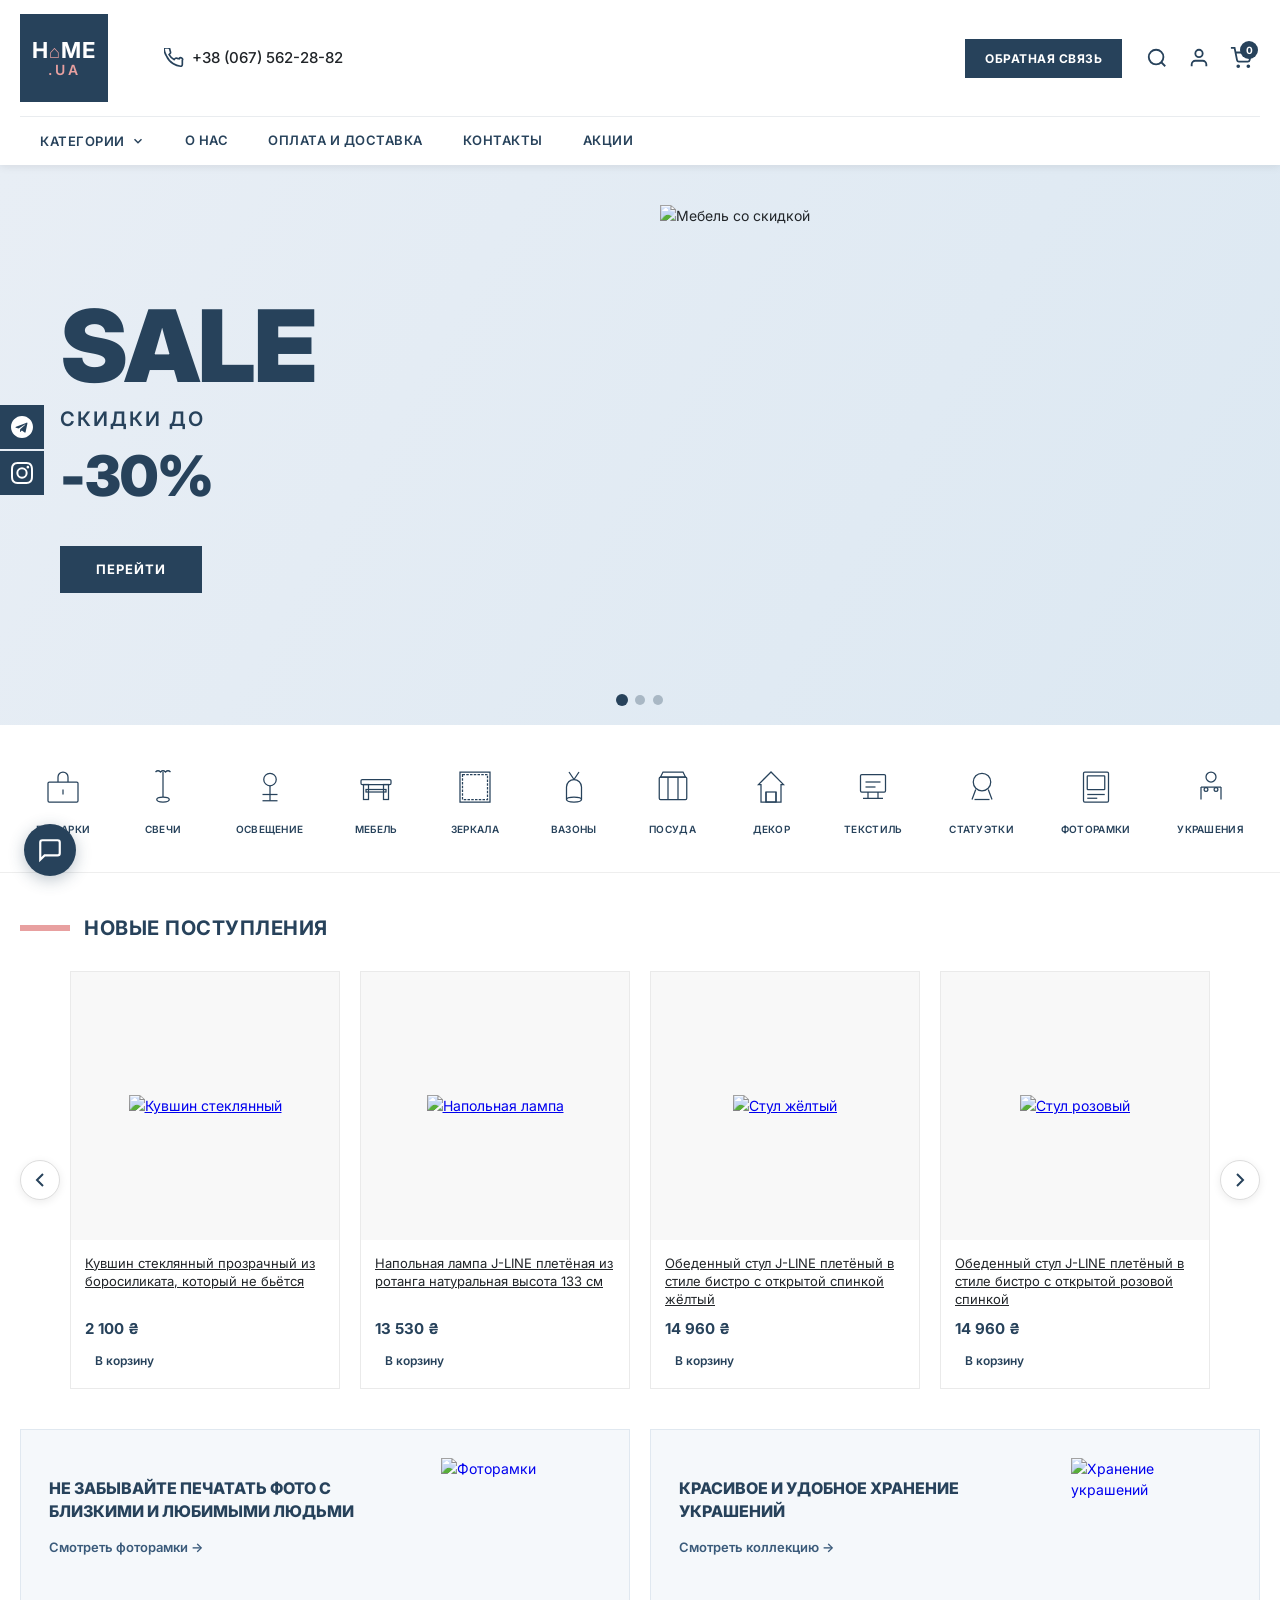
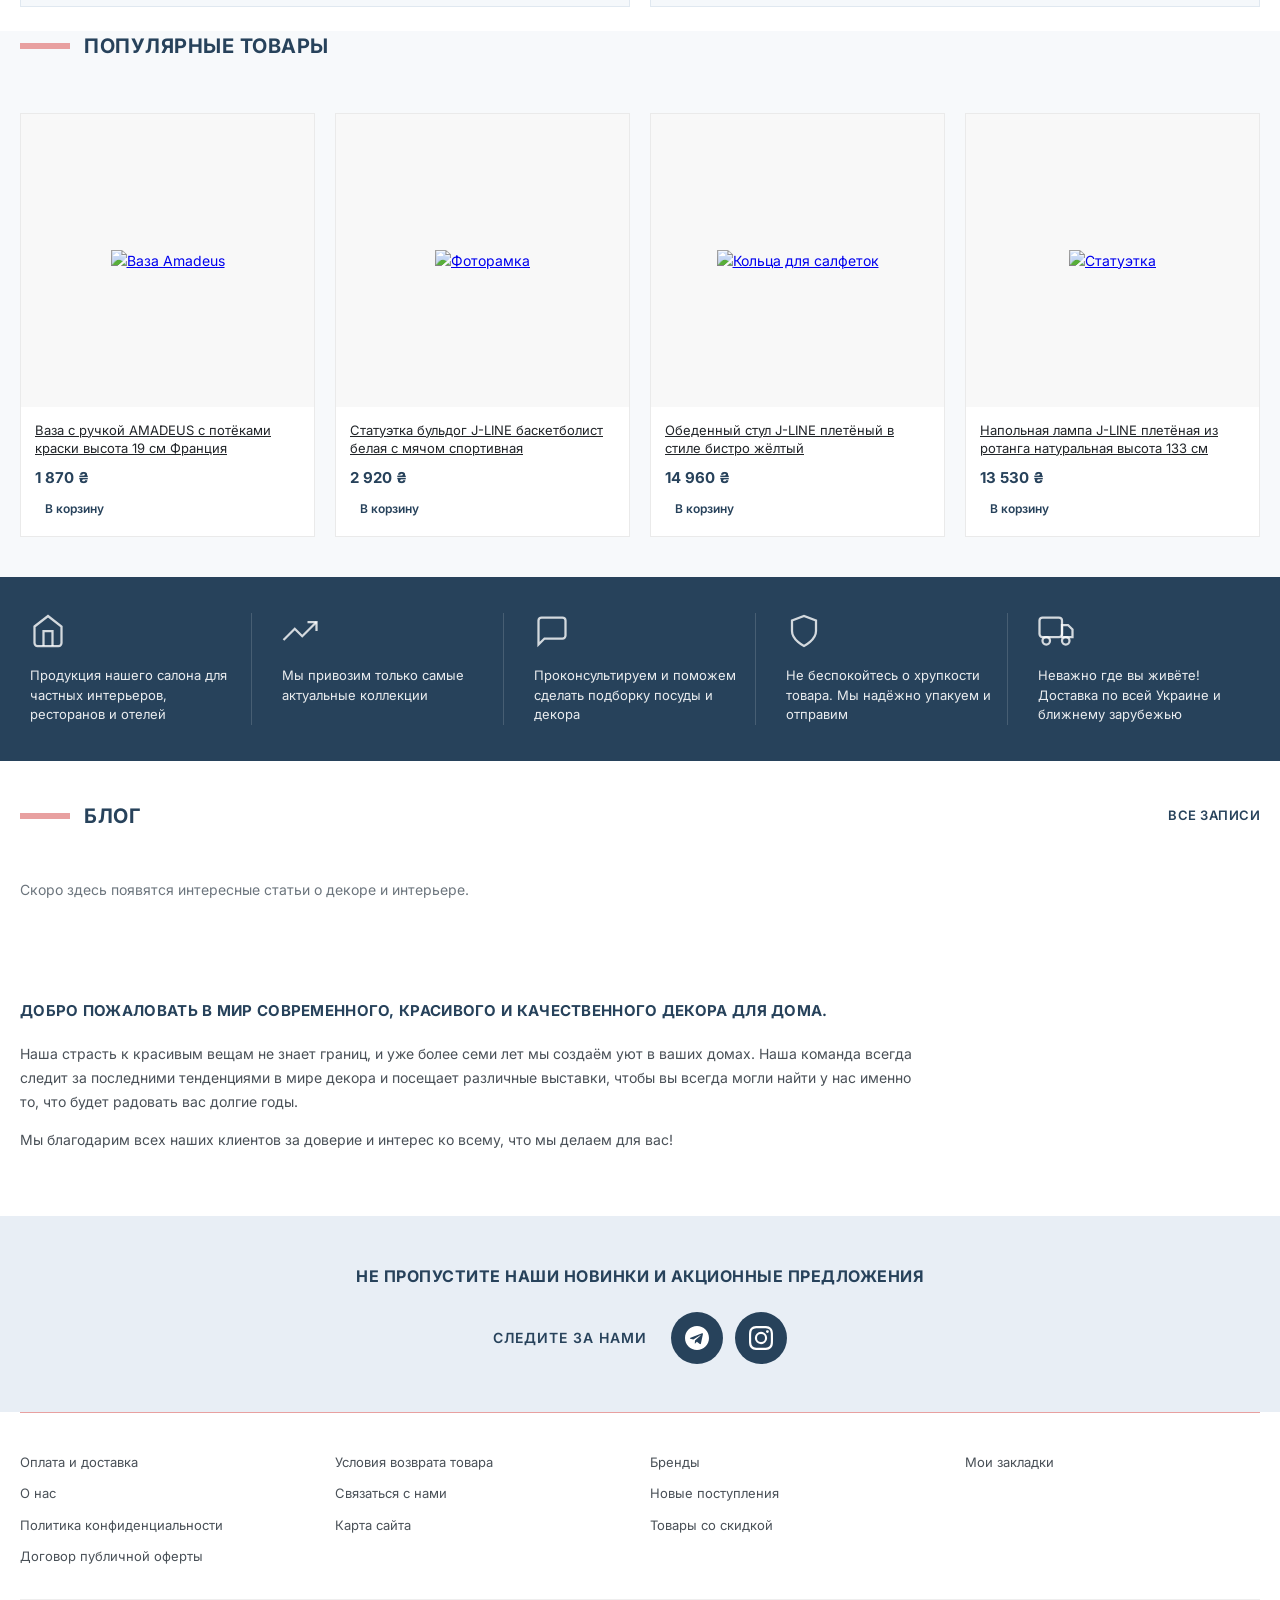
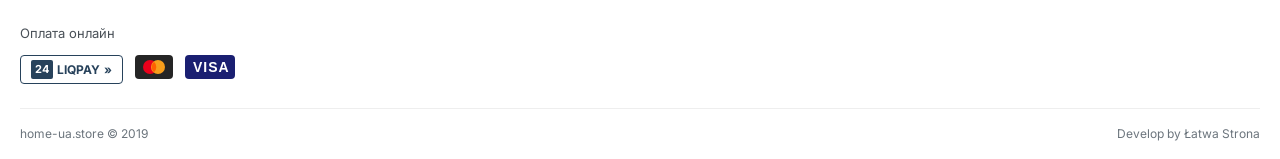
==== index.html @ a7a0b969 "Initial commit: Home UA clone" ====
<!DOCTYPE html>
<html lang="ru">
<head>
  <meta charset="UTF-8"/>
  <meta name="viewport" content="width=device-width, initial-scale=1, maximum-scale=1, user-scalable=0"/>
  <title>Home UA — Интернет-магазин декора, посуды и предметов интерьера европейских фабрик</title>
  <meta name="description" content="Home UA — интернет-магазин декора, посуды и предметов интерьера от ведущих европейских фабрик. Широкий ассортимент, доставка по всей Украине."/>
  <link rel="preconnect" href="https://fonts.googleapis.com">
  <link rel="preconnect" href="https://fonts.gstatic.com" crossorigin>
  <link href="https://fonts.googleapis.com/css2?family=Inter:wght@300;400;500;600;700&display=swap" rel="stylesheet">
  <link rel="stylesheet" href="style.css">
  <link rel="stylesheet" href="pages.css">
</head>
<body>

<!-- Shared header (injected by components.js) -->
<div id="site-header-placeholder"></div>

<!-- HERO SLIDER -->
<section class="hero-slider" id="hero">
  <div class="slider-container">
    <div class="slides-wrapper" id="slides-wrapper">
      <!-- Slide 1 -->
      <div class="slide active">
        <div class="slide-content">
          <div class="slide-text">
            <div class="sale-big">SALE</div>
            <div class="sale-sub">СКИДКИ ДО</div>
            <div class="sale-percent">-30%</div>
            <a href="sale.html" class="slide-btn">ПЕРЕЙТИ</a>
          </div>
          <div class="slide-image">
            <img src="https://images.unsplash.com/photo-1555041469-a586c61ea9bc?w=700&q=80" alt="Мебель со скидкой" loading="eager"/>
          </div>
        </div>
      </div>
      <!-- Slide 2 -->
      <div class="slide">
        <div class="slide-content slide-content--2">
          <div class="slide-text">
            <div class="slide-label">НОВАЯ КОЛЛЕКЦИЯ</div>
            <div class="slide-title2">Декор для вашего дома</div>
            <div class="slide-subtitle">От ведущих европейских фабрик</div>
            <a href="category.html?cat=decor" class="slide-btn">СМОТРЕТЬ</a>
          </div>
          <div class="slide-image">
            <img src="https://images.unsplash.com/photo-1586023492125-27b2c045efd7?w=700&q=80" alt="Декор дома" loading="lazy"/>
          </div>
        </div>
      </div>
      <!-- Slide 3 -->
      <div class="slide">
        <div class="slide-content slide-content--3">
          <div class="slide-text">
            <div class="slide-label">ЭКСКЛЮЗИВ</div>
            <div class="slide-title2">Посуда и кухонная утварь</div>
            <div class="slide-subtitle">Качество из Европы прямо на вашу кухню</div>
            <a href="category.html?cat=dishes" class="slide-btn">КАТАЛОГ</a>
          </div>
          <div class="slide-image">
            <img src="https://images.unsplash.com/photo-1556909114-f6e7ad7d3136?w=700&q=80" alt="Посуда" loading="lazy"/>
          </div>
        </div>
      </div>
    </div>
    <!-- Slider dots -->
    <div class="slider-dots">
      <button class="dot active" onclick="goToSlide(0)" id="dot-0"></button>
      <button class="dot" onclick="goToSlide(1)" id="dot-1"></button>
      <button class="dot" onclick="goToSlide(2)" id="dot-2"></button>
    </div>
  </div>
</section>

<!-- CATEGORY ICONS -->
<section class="categories-icons" id="categories-section">
  <div class="container">
    <div class="icons-row">
      <a href="category.html?cat=gifts" class="icon-item">
        <div class="icon-img">
          <svg xmlns="http://www.w3.org/2000/svg" width="40" height="40" viewBox="0 0 64 64" fill="none" stroke="#27425b" stroke-width="2">
            <rect x="8" y="24" width="48" height="32" rx="2"/><path d="M24 24V16a8 8 0 0116 0v8"/><line x1="32" y1="36" x2="32" y2="44"/>
          </svg>
        </div>
        <span>ПОДАРКИ</span>
      </a>
      <a href="category.html?cat=candles" class="icon-item">
        <div class="icon-img">
          <svg xmlns="http://www.w3.org/2000/svg" width="40" height="40" viewBox="0 0 64 64" fill="none" stroke="#27425b" stroke-width="2">
            <path d="M20 8 Q24 4 28 8 Q32 4 36 8 Q40 4 44 8"/><line x1="32" y1="8" x2="32" y2="48"/><ellipse cx="32" cy="52" rx="10" ry="4"/>
          </svg>
        </div>
        <span>СВЕЧИ</span>
      </a>
      <a href="category.html?cat=lighting" class="icon-item">
        <div class="icon-img">
          <svg xmlns="http://www.w3.org/2000/svg" width="40" height="40" viewBox="0 0 64 64" fill="none" stroke="#27425b" stroke-width="2">
            <circle cx="32" cy="20" r="10"/><line x1="32" y1="30" x2="32" y2="54"/><line x1="20" y1="54" x2="44" y2="54"/>
            <line x1="20" y1="44" x2="44" y2="44"/>
          </svg>
        </div>
        <span>ОСВЕЩЕНИЕ</span>
      </a>
      <a href="category.html?cat=furniture" class="icon-item">
        <div class="icon-img">
          <svg xmlns="http://www.w3.org/2000/svg" width="40" height="40" viewBox="0 0 64 64" fill="none" stroke="#27425b" stroke-width="2">
            <rect x="8" y="20" width="48" height="8" rx="2"/><rect x="12" y="28" width="8" height="24"/><rect x="44" y="28" width="8" height="24"/>
            <rect x="16" y="36" width="32" height="4"/>
          </svg>
        </div>
        <span>МЕБЕЛЬ</span>
      </a>
      <a href="category.html?cat=mirrors" class="icon-item">
        <div class="icon-img">
          <svg xmlns="http://www.w3.org/2000/svg" width="40" height="40" viewBox="0 0 64 64" fill="none" stroke="#27425b" stroke-width="2">
            <path d="M8 8h48v48H8z"/><path d="M12 12h40v40H12z" stroke-dasharray="4 2"/>
          </svg>
        </div>
        <span>ЗЕРКАЛА</span>
      </a>
      <a href="category.html?cat=vases" class="icon-item">
        <div class="icon-img">
          <svg xmlns="http://www.w3.org/2000/svg" width="40" height="40" viewBox="0 0 64 64" fill="none" stroke="#27425b" stroke-width="2">
            <path d="M20 52V32a12 12 0 0124 0v20"/><ellipse cx="32" cy="52" rx="12" ry="4"/>
            <path d="M32 20 Q36 14 40 8M32 20 Q28 14 24 8"/>
          </svg>
        </div>
        <span>ВАЗОНЫ</span>
      </a>
      <a href="category.html?cat=dishes" class="icon-item">
        <div class="icon-img">
          <svg xmlns="http://www.w3.org/2000/svg" width="40" height="40" viewBox="0 0 64 64" fill="none" stroke="#27425b" stroke-width="2">
            <path d="M16 8h32l4 8H12l4-8z"/><rect x="10" y="16" width="44" height="36" rx="2"/>
            <line x1="24" y1="16" x2="24" y2="52"/><line x1="40" y1="16" x2="40" y2="52"/>
          </svg>
        </div>
        <span>ПОСУДА</span>
      </a>
      <a href="category.html?cat=decor" class="icon-item">
        <div class="icon-img">
          <svg xmlns="http://www.w3.org/2000/svg" width="40" height="40" viewBox="0 0 64 64" fill="none" stroke="#27425b" stroke-width="2">
            <polygon points="32,8 12,28 16,28 16,56 48,56 48,28 52,28"/><line x1="24" y1="56" x2="24" y2="40"/><line x1="40" y1="56" x2="40" y2="40"/>
            <rect x="24" y="40" width="16" height="16"/>
          </svg>
        </div>
        <span>ДЕКОР</span>
      </a>
      <a href="category.html?cat=textile" class="icon-item">
        <div class="icon-img">
          <svg xmlns="http://www.w3.org/2000/svg" width="40" height="40" viewBox="0 0 64 64" fill="none" stroke="#27425b" stroke-width="2">
            <rect x="12" y="12" width="40" height="28" rx="2"/>
            <path d="M24 40v10M40 40v10M16 50h32"/>
            <line x1="20" y1="24" x2="44" y2="24"/><line x1="20" y1="32" x2="36" y2="32"/>
          </svg>
        </div>
        <span>ТЕКСТИЛЬ</span>
      </a>
      <a href="category.html?cat=figurines" class="icon-item">
        <div class="icon-img">
          <svg xmlns="http://www.w3.org/2000/svg" width="40" height="40" viewBox="0 0 64 64" fill="none" stroke="#27425b" stroke-width="2">
            <circle cx="32" cy="24" r="14"/><path d="M22 36l-6 16M42 36l6 16"/><line x1="20" y1="52" x2="44" y2="52"/>
          </svg>
        </div>
        <span>СТАТУЭТКИ</span>
      </a>
      <a href="category.html?cat=frames" class="icon-item">
        <div class="icon-img">
          <svg xmlns="http://www.w3.org/2000/svg" width="40" height="40" viewBox="0 0 64 64" fill="none" stroke="#27425b" stroke-width="2">
            <rect x="12" y="8" width="40" height="48" rx="2"/>
            <rect x="18" y="14" width="28" height="22" rx="1"/>
            <line x1="18" y1="44" x2="46" y2="44"/><line x1="18" y1="50" x2="34" y2="50"/>
          </svg>
        </div>
        <span>ФОТОРАМКИ</span>
      </a>
      <a href="category.html?cat=jewelry" class="icon-item">
        <div class="icon-img">
          <svg xmlns="http://www.w3.org/2000/svg" width="40" height="40" viewBox="0 0 64 64" fill="none" stroke="#27425b" stroke-width="2">
            <circle cx="32" cy="16" r="8"/>
            <path d="M16 32h32M16 32v20M48 32v20"/>
            <circle cx="24" cy="36" r="3"/><circle cx="40" cy="36" r="3"/>
          </svg>
        </div>
        <span>УКРАШЕНИЯ</span>
      </a>
    </div>
  </div>
</section>

<!-- NEW ARRIVALS -->
<section class="products-section" id="new-arrivals">
  <div class="container">
    <div class="section-header">
      <div class="section-title-wrap">
        <span class="section-accent"></span>
        <h2 class="section-title">НОВЫЕ ПОСТУПЛЕНИЯ</h2>
      </div>
    </div>
    <div class="products-slider">
      <button class="products-arrow arrow-prev" id="prev-btn" onclick="slideProducts(-1)">
        <svg xmlns="http://www.w3.org/2000/svg" width="24" height="24" viewBox="0 0 24 24" fill="none" stroke="currentColor" stroke-width="2"><polyline points="15 18 9 12 15 6"/></svg>
      </button>
      <div class="products-track-wrapper">
        <div class="products-track" id="products-track">
          <div class="product-card">
            <div class="product-img-wrap">
              <a href="product.html?id=pitcher-glass"><img src="https://images.unsplash.com/photo-1567016432779-094069958ea5?w=400&q=80" alt="Кувшин стеклянный" loading="lazy"/></a>
            </div>
            <div class="product-info">
              <a href="product.html?id=pitcher-glass" class="product-name">Кувшин стеклянный прозрачный из боросиликата, который не бьётся</a>
              <div class="product-footer">
                <span class="product-price">2 100 ₴</span>
                <button class="add-to-cart-btn">В корзину</button>
              </div>
            </div>
          </div>
          <div class="product-card">
            <div class="product-img-wrap">
              <a href="product.html?id=lamp-floor"><img src="https://images.unsplash.com/photo-1507003211169-0a1dd7228f2d?w=400&q=80" alt="Напольная лампа" loading="lazy"/></a>
            </div>
            <div class="product-info">
              <a href="product.html?id=lamp-floor" class="product-name">Напольная лампа J-LINE плетёная из ротанга натуральная высота 133 см</a>
              <div class="product-footer">
                <span class="product-price">13 530 ₴</span>
                <button class="add-to-cart-btn">В корзину</button>
              </div>
            </div>
          </div>
          <div class="product-card">
            <div class="product-img-wrap">
              <a href="product.html?id=chair-yellow"><img src="https://images.unsplash.com/photo-1555041469-a586c61ea9bc?w=400&q=80" alt="Стул жёлтый" loading="lazy"/></a>
            </div>
            <div class="product-info">
              <a href="product.html?id=chair-yellow" class="product-name">Обеденный стул J-LINE плетёный в стиле бистро с открытой спинкой жёлтый</a>
              <div class="product-footer">
                <span class="product-price">14 960 ₴</span>
                <button class="add-to-cart-btn">В корзину</button>
              </div>
            </div>
          </div>
          <div class="product-card">
            <div class="product-img-wrap">
              <a href="product.html?id=chair-pink"><img src="https://images.unsplash.com/photo-1586023492125-27b2c045efd7?w=400&q=80" alt="Стул розовый" loading="lazy"/></a>
            </div>
            <div class="product-info">
              <a href="product.html?id=chair-pink" class="product-name">Обеденный стул J-LINE плетёный в стиле бистро с открытой розовой спинкой</a>
              <div class="product-footer">
                <span class="product-price">14 960 ₴</span>
                <button class="add-to-cart-btn">В корзину</button>
              </div>
            </div>
          </div>
          <div class="product-card">
            <div class="product-img-wrap">
              <a href="product.html?id=figurine-bulldog"><img src="https://images.unsplash.com/photo-1578500494198-246f612d3b3d?w=400&q=80" alt="Статуэтка бульдог" loading="lazy"/></a>
            </div>
            <div class="product-info">
              <a href="product.html?id=figurine-bulldog" class="product-name">Статуэтка бульдог J-LINE баскетболист белая с мячом спортивная высота 25 см</a>
              <div class="product-footer">
                <span class="product-price">2 920 ₴</span>
                <button class="add-to-cart-btn">В корзину</button>
              </div>
            </div>
          </div>
          <div class="product-card">
            <div class="product-img-wrap">
              <a href="product.html?id=vase-amadeus"><img src="https://images.unsplash.com/photo-1556909114-f6e7ad7d3136?w=400&q=80" alt="Ваза Amadeus" loading="lazy"/></a>
            </div>
            <div class="product-info">
              <a href="product.html?id=vase-amadeus" class="product-name">Ваза с ручкой AMADEUS с потёками краски высота 19 см Франция</a>
              <div class="product-footer">
                <span class="product-price">1 870 ₴</span>
                <button class="add-to-cart-btn">В корзину</button>
              </div>
            </div>
          </div>
          <div class="product-card">
            <div class="product-img-wrap">
              <a href="product.html?id=pitcher-glass"><img src="https://images.unsplash.com/photo-1581783342308-f792dbdd27c5?w=400&q=80" alt="Ваза" loading="lazy"/></a>
            </div>
            <div class="product-info">
              <a href="#" class="product-name">Фоторамка J-LINE металлическая серебристого цвета 13x18 см Бельгия</a>
              <div class="product-footer">
                <span class="product-price">680 ₴</span>
                <button class="add-to-cart-btn">В корзину</button>
              </div>
            </div>
          </div>
          <div class="product-card">
            <div class="product-img-wrap">
              <a href="product.html?id=lamp-floor"><img src="https://images.unsplash.com/photo-1594938298603-c8148c4b3b8c?w=400&q=80" alt="Кольца для салфеток" loading="lazy"/></a>
            </div>
            <div class="product-info">
              <a href="#" class="product-name">Кольца для салфеток J-LINE из бамбука комплект из 6 натурального цвета</a>
              <div class="product-footer">
                <span class="product-price">880 ₴</span>
                <button class="add-to-cart-btn">В корзину</button>
              </div>
            </div>
          </div>
        </div>
      </div>
      <button class="products-arrow arrow-next" id="next-btn" onclick="slideProducts(1)">
        <svg xmlns="http://www.w3.org/2000/svg" width="24" height="24" viewBox="0 0 24 24" fill="none" stroke="currentColor" stroke-width="2"><polyline points="9 18 15 12 9 6"/></svg>
      </button>
    </div>
  </div>
</section>

<!-- PROMO BANNERS -->
<section class="promo-banners" id="promo">
  <div class="container">
    <div class="banners-grid">
      <a href="category.html?cat=frames" class="banner-item banner-photos">
        <div class="banner-content">
          <h3>НЕ ЗАБЫВАЙТЕ ПЕЧАТАТЬ ФОТО С БЛИЗКИМИ И ЛЮБИМЫМИ ЛЮДЬМИ</h3>
          <span class="banner-link">Смотреть фоторамки →</span>
        </div>
        <div class="banner-img-wrap">
          <img src="https://images.unsplash.com/photo-1452587925148-ce544e77e70d?w=400&q=80" alt="Фоторамки" loading="lazy"/>
        </div>
      </a>
      <a href="category.html?cat=jewelry" class="banner-item banner-jewelry">
        <div class="banner-content">
          <h3>КРАСИВОЕ И УДОБНОЕ ХРАНЕНИЕ УКРАШЕНИЙ</h3>
          <span class="banner-link">Смотреть коллекцию →</span>
        </div>
        <div class="banner-img-wrap">
          <img src="https://images.unsplash.com/photo-1515562141207-7a88fb7ce338?w=400&q=80" alt="Хранение украшений" loading="lazy"/>
        </div>
      </a>
    </div>
  </div>
</section>

<!-- MORE PRODUCTS -->
<section class="products-section products-section--alt" id="more-products">
  <div class="container">
    <div class="section-header">
      <div class="section-title-wrap">
        <span class="section-accent"></span>
        <h2 class="section-title">ПОПУЛЯРНЫЕ ТОВАРЫ</h2>
      </div>
    </div>
    <div class="products-grid-4">
      <div class="product-card">
        <div class="product-img-wrap">
          <a href="product.html?id=vase-amadeus"><img src="https://images.unsplash.com/photo-1581783342308-f792dbdd27c5?w=400&q=80" alt="Ваза Amadeus" loading="lazy"/></a>
        </div>
        <div class="product-info">
          <a href="product.html?id=vase-amadeus" class="product-name">Ваза с ручкой AMADEUS с потёками краски высота 19 см Франция</a>
          <div class="product-footer">
            <span class="product-price">1 870 ₴</span>
            <button class="add-to-cart-btn">В корзину</button>
          </div>
        </div>
      </div>
      <div class="product-card">
        <div class="product-img-wrap">
          <a href="product.html?id=figurine-bulldog"><img src="https://images.unsplash.com/photo-1605460375648-278bcbd579a6?w=400&q=80" alt="Фоторамка" loading="lazy"/></a>
        </div>
        <div class="product-info">
          <a href="product.html?id=figurine-bulldog" class="product-name">Статуэтка бульдог J-LINE баскетболист белая с мячом спортивная</a>
          <div class="product-footer">
            <span class="product-price">2 920 ₴</span>
            <button class="add-to-cart-btn">В корзину</button>
          </div>
        </div>
      </div>
      <div class="product-card">
        <div class="product-img-wrap">
          <a href="product.html?id=chair-yellow"><img src="https://images.unsplash.com/photo-1565193566173-7a0ee3dbe261?w=400&q=80" alt="Кольца для салфеток" loading="lazy"/></a>
        </div>
        <div class="product-info">
          <a href="product.html?id=chair-yellow" class="product-name">Обеденный стул J-LINE плетёный в стиле бистро жёлтый</a>
          <div class="product-footer">
            <span class="product-price">14 960 ₴</span>
            <button class="add-to-cart-btn">В корзину</button>
          </div>
        </div>
      </div>
      <div class="product-card">
        <div class="product-img-wrap">
          <a href="product.html?id=lamp-floor"><img src="https://images.unsplash.com/photo-1636622433525-127afdf3662d?w=400&q=80" alt="Статуэтка" loading="lazy"/></a>
        </div>
        <div class="product-info">
          <a href="product.html?id=lamp-floor" class="product-name">Напольная лампа J-LINE плетёная из ротанга натуральная высота 133 см</a>
          <div class="product-footer">
            <span class="product-price">13 530 ₴</span>
            <button class="add-to-cart-btn">В корзину</button>
          </div>
        </div>
      </div>
    </div>
  </div>
</section>

<!-- BENEFITS SECTION -->
<section class="benefits-section" id="benefits">
  <div class="container">
    <div class="benefits-grid">
      <div class="benefit-item">
        <div class="benefit-icon">
          <svg xmlns="http://www.w3.org/2000/svg" width="36" height="36" viewBox="0 0 24 24" fill="none" stroke="currentColor" stroke-width="1.5">
            <path d="M3 9l9-7 9 7v11a2 2 0 01-2 2H5a2 2 0 01-2-2z"/><polyline points="9 22 9 12 15 12 15 22"/>
          </svg>
        </div>
        <p>Продукция нашего салона для частных интерьеров, ресторанов и отелей</p>
      </div>
      <div class="benefit-item">
        <div class="benefit-icon">
          <svg xmlns="http://www.w3.org/2000/svg" width="36" height="36" viewBox="0 0 24 24" fill="none" stroke="currentColor" stroke-width="1.5">
            <polyline points="23 6 13.5 15.5 8.5 10.5 1 18"/><polyline points="17 6 23 6 23 12"/>
          </svg>
        </div>
        <p>Мы привозим только самые актуальные коллекции</p>
      </div>
      <div class="benefit-item">
        <div class="benefit-icon">
          <svg xmlns="http://www.w3.org/2000/svg" width="36" height="36" viewBox="0 0 24 24" fill="none" stroke="currentColor" stroke-width="1.5">
            <path d="M21 15a2 2 0 01-2 2H7l-4 4V5a2 2 0 012-2h14a2 2 0 012 2z"/>
          </svg>
        </div>
        <p>Проконсультируем и поможем сделать подборку посуды и декора</p>
      </div>
      <div class="benefit-item">
        <div class="benefit-icon">
          <svg xmlns="http://www.w3.org/2000/svg" width="36" height="36" viewBox="0 0 24 24" fill="none" stroke="currentColor" stroke-width="1.5">
            <path d="M12 22s8-4 8-10V5l-8-3-8 3v7c0 6 8 10 8 10z"/>
          </svg>
        </div>
        <p>Не беспокойтесь о хрупкости товара. Мы надёжно упакуем и отправим</p>
      </div>
      <div class="benefit-item">
        <div class="benefit-icon">
          <svg xmlns="http://www.w3.org/2000/svg" width="36" height="36" viewBox="0 0 24 24" fill="none" stroke="currentColor" stroke-width="1.5">
            <rect x="1" y="3" width="15" height="13" rx="2"/><polygon points="16 8 20 8 23 11 23 16 16 16 16 8"/>
            <circle cx="5.5" cy="18.5" r="2.5"/><circle cx="18.5" cy="18.5" r="2.5"/>
          </svg>
        </div>
        <p>Неважно где вы живёте! Доставка по всей Украине и ближнему зарубежью</p>
      </div>
    </div>
  </div>
</section>

<!-- BLOG SECTION -->
<section class="blog-section" id="blog">
  <div class="container">
    <div class="section-header">
      <div class="section-title-wrap">
        <span class="section-accent"></span>
        <h2 class="section-title">БЛОГ</h2>
      </div>
      <a href="#" class="see-all-link">ВСЕ ЗАПИСИ</a>
    </div>
    <div class="blog-empty">
      <p>Скоро здесь появятся интересные статьи о декоре и интерьере.</p>
    </div>
  </div>
</section>

<!-- WELCOME TEXT -->
<section class="welcome-section" id="about-text">
  <div class="container">
    <h2 class="welcome-title">ДОБРО ПОЖАЛОВАТЬ В МИР СОВРЕМЕННОГО, КРАСИВОГО И КАЧЕСТВЕННОГО ДЕКОРА ДЛЯ ДОМА.</h2>
    <p class="welcome-text">Наша страсть к красивым вещам не знает границ, и уже более семи лет мы создаём уют в ваших домах. Наша команда всегда следит за последними тенденциями в мире декора и посещает различные выставки, чтобы вы всегда могли найти у нас именно то, что будет радовать вас долгие годы.</p>
    <p class="welcome-text">Мы благодарим всех наших клиентов за доверие и интерес ко всему, что мы делаем для вас!</p>
  </div>
</section>

<!-- Shared footer (injected by components.js) -->
<div id="site-footer-placeholder"></div>

<script src="components.js"></script>
<script src="script.js"></script>
<script>
document.addEventListener('DOMContentLoaded', () => {
  initCommonComponents('home');
});
</script>
</body>
</html>
---- style.css ----
/* =============================================
   HOME UA - CLONE CSS
   ============================================= */

*, *::before, *::after {
  box-sizing: border-box;
  margin: 0;
  padding: 0;
}

:root {
  --navy: #27425b;
  --navy-dark: #1e3248;
  --navy-light: #3a5a7a;
  --accent-pink: #e8a0a0;
  --accent-pink-light: #f2d0d0;
  --bg-outer: linear-gradient(180deg, #c8d8e8 0%, #d8e4f0 40%, #c8d8e8 100%);
  --bg-page: #f0f4f8;
  --bg-white: #ffffff;
  --text-dark: #212529;
  --text-mid: #495057;
  --text-light: #6c757d;
  --border: #dee2e6;
  --shadow: 0 2px 12px rgba(39,66,91,0.1);
}

html {
  scroll-behavior: smooth;
}

body {
  font-family: 'Inter', -apple-system, BlinkMacSystemFont, 'Segoe UI', Roboto, sans-serif;
  font-size: 14px;
  color: var(--text-dark);
  background: var(--bg-outer);
  background-attachment: fixed;
  min-height: 100vh;
  line-height: 1.5;
}

/* Container */
.container {
  max-width: 1280px;
  margin: 0 auto;
  padding: 0 20px;
}

/* =============================================
   SOCIAL SIDEBAR
   ============================================= */
.social-sidebar {
  position: fixed;
  left: 0;
  top: 50%;
  transform: translateY(-50%);
  z-index: 1000;
  display: flex;
  flex-direction: column;
  gap: 2px;
}

.social-btn {
  display: flex;
  align-items: center;
  justify-content: center;
  width: 44px;
  height: 44px;
  background: var(--navy);
  color: white;
  text-decoration: none;
  transition: background 0.2s, transform 0.2s;
}

.social-btn:hover {
  background: var(--navy-light);
  transform: translateX(4px);
}

.social-btn svg {
  width: 22px;
  height: 22px;
}

/* =============================================
   HEADER
   ============================================= */
.site-header {
  background: var(--bg-white);
  position: sticky;
  top: 0;
  z-index: 900;
  box-shadow: 0 2px 8px rgba(0,0,0,0.08);
}

.header-top-inner {
  display: flex;
  align-items: center;
  justify-content: space-between;
  padding: 14px 0 0;
  gap: 16px;
}

/* Logo */
.header-logo a { text-decoration: none; }

.logo-box {
  display: inline-flex;
  flex-direction: column;
  align-items: center;
  justify-content: center;
  background: var(--navy);
  width: 88px;
  height: 88px;
  padding: 8px;
  line-height: 1;
}

.logo-h {
  display: block;
  font-size: 22px;
  font-weight: 700;
  color: white;
  letter-spacing: 1px;
  font-family: 'Inter', sans-serif;
}

.logo-icon {
  font-size: 18px;
  color: var(--accent-pink);
}

.logo-ua {
  display: block;
  font-size: 14px;
  font-weight: 600;
  color: var(--accent-pink);
  letter-spacing: 3px;
  margin-top: 2px;
}

/* Header center */
.header-center {
  display: flex;
  align-items: center;
  gap: 24px;
  flex: 1;
  justify-content: flex-start;
  padding-left: 40px;
}

.header-phone {
  display: flex;
  align-items: center;
  gap: 8px;
  font-size: 15px;
  font-weight: 500;
  color: var(--text-dark);
  text-decoration: none;
}

.header-phone svg {
  color: var(--navy);
  flex-shrink: 0;
}

/* Language switcher */
.lang-switcher {
  display: flex;
  gap: 2px;
}

.lang-btn {
  border: 1.5px solid var(--navy);
  background: transparent;
  color: var(--navy);
  font-size: 12px;
  font-weight: 600;
  padding: 4px 8px;
  cursor: pointer;
  transition: all 0.2s;
  font-family: inherit;
  letter-spacing: 0.5px;
}

.lang-btn.active,
.lang-btn:hover {
  background: var(--navy);
  color: white;
}

/* Header right */
.header-right {
  display: flex;
  align-items: center;
  gap: 16px;
}

.callback-btn {
  background: var(--navy);
  color: white;
  border: none;
  padding: 12px 20px;
  font-size: 12px;
  font-weight: 700;
  letter-spacing: 0.5px;
  cursor: pointer;
  font-family: inherit;
  transition: background 0.2s;
  white-space: nowrap;
}

.callback-btn:hover { background: var(--navy-light); }

.header-icons {
  display: flex;
  align-items: center;
  gap: 4px;
}

.icon-btn {
  background: none;
  border: none;
  cursor: pointer;
  color: var(--navy);
  padding: 8px;
  display: flex;
  align-items: center;
  justify-content: center;
  transition: color 0.2s;
  position: relative;
}

.icon-btn:hover { color: var(--navy-light); }

.cart-badge {
  position: absolute;
  top: 2px;
  right: 2px;
  background: var(--navy);
  color: white;
  font-size: 10px;
  font-weight: 700;
  min-width: 18px;
  height: 18px;
  border-radius: 50%;
  display: flex;
  align-items: center;
  justify-content: center;
  line-height: 1;
}

/* Navigation */
.main-nav {
  border-top: 1px solid #e9ecef;
  margin-top: 14px;
}

.nav-inner {
  display: flex;
  align-items: center;
  gap: 0;
}

.categories-dropdown {
  position: relative;
}

.categories-trigger {
  display: flex;
  align-items: center;
  gap: 6px;
  background: none;
  border: none;
  padding: 14px 20px;
  font-size: 13px;
  font-weight: 600;
  color: var(--navy);
  cursor: pointer;
  font-family: inherit;
  letter-spacing: 0.5px;
  transition: background 0.2s;
}

.categories-trigger:hover { background: #f8f9fa; }

.categories-menu {
  display: none;
  position: absolute;
  top: 100%;
  left: 0;
  background: white;
  min-width: 240px;
  box-shadow: 0 8px 24px rgba(0,0,0,0.12);
  z-index: 1000;
  border-top: 2px solid var(--navy);
}

.categories-menu a {
  display: block;
  padding: 10px 20px;
  color: var(--text-dark);
  text-decoration: none;
  font-size: 13px;
  transition: background 0.15s, color 0.15s;
  border-bottom: 1px solid #f0f0f0;
}

.categories-menu a:hover {
  background: #f5f8fb;
  color: var(--navy);
  padding-left: 26px;
}

.categories-dropdown:hover .categories-menu { display: block; }

.nav-link {
  padding: 14px 20px;
  color: var(--navy);
  text-decoration: none;
  font-size: 13px;
  font-weight: 600;
  letter-spacing: 0.5px;
  transition: background 0.2s;
  display: block;
}

.nav-link:hover { background: #f8f9fa; }

/* =============================================
   HERO SLIDER
   ============================================= */
.hero-slider {
  background: white;
  margin: 0;
  overflow: hidden;
}

.slider-container {
  position: relative;
  max-width: 1280px;
  margin: 0 auto;
  overflow: hidden;
}

.slides-wrapper {
  display: flex;
  transition: transform 0.5s ease;
  width: 100%;
}

.slide {
  min-width: 100%;
  height: 560px;
  background: #f0f4f8;
  display: flex;
  align-items: stretch;
}

.slide-content {
  display: flex;
  align-items: center;
  width: 100%;
  padding: 40px 60px;
  gap: 40px;
  background: linear-gradient(120deg, #e8eef5 0%, #dce8f2 100%);
}

.slide-text {
  flex: 1;
  z-index: 2;
}

.sale-big {
  font-size: 100px;
  font-weight: 900;
  color: var(--navy);
  line-height: 1;
  letter-spacing: -2px;
}

.sale-sub {
  font-size: 20px;
  font-weight: 600;
  color: var(--navy);
  margin-top: 8px;
  letter-spacing: 2px;
}

.sale-percent {
  font-size: 56px;
  font-weight: 900;
  color: var(--navy);
  letter-spacing: -1px;
}

.slide-label {
  font-size: 13px;
  letter-spacing: 3px;
  color: var(--navy);
  font-weight: 600;
  text-transform: uppercase;
  margin-bottom: 16px;
}

.slide-title2 {
  font-size: 38px;
  font-weight: 800;
  color: var(--navy);
  line-height: 1.2;
  margin-bottom: 12px;
}

.slide-subtitle {
  font-size: 16px;
  color: var(--navy-light);
  margin-bottom: 32px;
}

.slide-btn {
  display: inline-block;
  margin-top: 28px;
  background: var(--navy);
  color: white;
  padding: 14px 36px;
  text-decoration: none;
  font-size: 13px;
  font-weight: 700;
  letter-spacing: 1px;
  transition: background 0.2s, transform 0.2s;
}

.slide-btn:hover {
  background: var(--navy-light);
  transform: translateY(-2px);
}

.slide-image {
  flex: 1;
  display: flex;
  align-items: center;
  justify-content: center;
  max-height: 480px;
  overflow: hidden;
}

.slide-image img {
  width: 100%;
  max-width: 600px;
  height: 480px;
  object-fit: cover;
}

/* Slider dots */
.slider-dots {
  position: absolute;
  bottom: 20px;
  left: 50%;
  transform: translateX(-50%);
  display: flex;
  gap: 8px;
}

.dot {
  width: 10px;
  height: 10px;
  border-radius: 50%;
  background: rgba(39,66,91,0.3);
  border: none;
  cursor: pointer;
  transition: background 0.2s, transform 0.2s;
}

.dot.active {
  background: var(--navy);
  transform: scale(1.2);
}

.dot:hover { background: var(--navy); }

/* =============================================
   CATEGORY ICONS
   ============================================= */
.categories-icons {
  background: white;
  padding: 24px 0;
  margin-bottom: 0;
  border-bottom: 1px solid #eee;
}

.icons-row {
  display: flex;
  gap: 0;
  overflow-x: auto;
  scrollbar-width: none;
  justify-content: space-between;
}

.icons-row::-webkit-scrollbar { display: none; }

.icon-item {
  display: flex;
  flex-direction: column;
  align-items: center;
  gap: 10px;
  text-decoration: none;
  color: var(--navy);
  padding: 12px 16px;
  transition: transform 0.2s, color 0.2s;
  min-width: 80px;
  text-align: center;
}

.icon-item:hover {
  transform: translateY(-4px);
  color: var(--navy-light);
}

.icon-img {
  width: 52px;
  height: 52px;
  display: flex;
  align-items: center;
  justify-content: center;
}

.icon-item span {
  font-size: 10px;
  font-weight: 600;
  letter-spacing: 0.3px;
  text-align: center;
  line-height: 1.3;
  max-width: 80px;
}

/* =============================================
   PRODUCTS SECTION
   ============================================= */
.products-section {
  background: white;
  padding: 40px 0;
}

.products-section--alt {
  background: #f7f9fb;
  padding: 0 0 40px;
}

.section-header {
  display: flex;
  align-items: center;
  justify-content: space-between;
  margin-bottom: 28px;
}

.section-title-wrap {
  display: flex;
  align-items: center;
  gap: 14px;
}

.section-accent {
  display: block;
  width: 50px;
  height: 6px;
  background: var(--accent-pink);
}

.section-title {
  font-size: 20px;
  font-weight: 700;
  color: var(--navy);
  letter-spacing: 0.5px;
}

.see-all-link {
  font-size: 13px;
  font-weight: 600;
  color: var(--navy);
  text-decoration: none;
  letter-spacing: 0.5px;
  transition: color 0.2s;
}

.see-all-link:hover { color: var(--navy-light); text-decoration: underline; }

/* Products slider */
.products-slider {
  display: flex;
  align-items: center;
  gap: 10px;
  position: relative;
}

.products-track-wrapper {
  overflow: hidden;
  flex: 1;
}

.products-track {
  display: flex;
  gap: 20px;
  transition: transform 0.4s ease;
}

/* Products grid */
.products-grid-4 {
  display: grid;
  grid-template-columns: repeat(4, 1fr);
  gap: 20px;
  padding-top: 24px;
}

/* Product card */
.product-card {
  background: white;
  border: 1px solid #eaeaea;
  flex: 0 0 calc(25% - 15px);
  min-width: calc(25% - 15px);
  max-width: calc(25% - 15px);
  display: flex;
  flex-direction: column;
  transition: box-shadow 0.2s, transform 0.2s;
}

.product-card:hover {
  box-shadow: 0 8px 24px rgba(39,66,91,0.12);
  transform: translateY(-4px);
}

.products-grid-4 .product-card {
  flex: none;
  min-width: unset;
  max-width: unset;
}

.product-img-wrap {
  aspect-ratio: 1;
  overflow: hidden;
  background: #f8f8f8;
  display: flex;
  align-items: center;
  justify-content: center;
}

.product-img-wrap img {
  width: 100%;
  height: 100%;
  object-fit: cover;
  transition: transform 0.4s ease;
}

.product-card:hover .product-img-wrap img { transform: scale(1.05); }

.product-info {
  padding: 14px;
  flex: 1;
  display: flex;
  flex-direction: column;
  gap: 10px;
}

.product-name {
  font-size: 13px;
  color: var(--text-dark);
  line-height: 1.4;
  flex: 1;
}

.product-footer {
  display: flex;
  align-items: center;
  justify-content: space-between;
  gap: 8px;
}

.product-price {
  font-size: 15px;
  font-weight: 700;
  color: var(--navy);
}

.add-to-cart-btn {
  background: none;
  border: none;
  color: var(--navy);
  font-size: 12px;
  font-weight: 600;
  cursor: pointer;
  font-family: inherit;
  padding: 6px 10px;
  transition: background 0.2s, color 0.2s;
  white-space: nowrap;
}

.add-to-cart-btn:hover {
  background: var(--navy);
  color: white;
}

/* Products arrows */
.products-arrow {
  background: white;
  border: 1.5px solid #ddd;
  width: 40px;
  height: 40px;
  border-radius: 50%;
  display: flex;
  align-items: center;
  justify-content: center;
  cursor: pointer;
  color: var(--navy);
  flex-shrink: 0;
  transition: background 0.2s, border-color 0.2s;
  box-shadow: 0 2px 8px rgba(0,0,0,0.08);
}

.products-arrow:hover {
  background: var(--navy);
  color: white;
  border-color: var(--navy);
}

/* =============================================
   PROMO BANNERS
   ============================================= */
.promo-banners {
  background: white;
  padding: 0 0 24px;
}

.banners-grid {
  display: grid;
  grid-template-columns: 1fr 1fr;
  gap: 20px;
}

.banner-item {
  display: flex;
  align-items: center;
  justify-content: space-between;
  background: #f5f8fb;
  border: 1px solid #e0e8f0;
  text-decoration: none;
  overflow: hidden;
  padding: 28px;
  gap: 20px;
  transition: box-shadow 0.2s;
}

.banner-item:hover { box-shadow: 0 4px 16px rgba(39,66,91,0.1); }

.banner-content {
  flex: 1;
}

.banner-content h3 {
  font-size: 16px;
  font-weight: 800;
  color: var(--navy);
  line-height: 1.4;
  text-transform: uppercase;
  margin-bottom: 14px;
}

.banner-link {
  font-size: 13px;
  color: var(--navy-light);
  font-weight: 600;
}

.banner-img-wrap {
  width: 160px;
  height: 120px;
  flex-shrink: 0;
  overflow: hidden;
}

.banner-img-wrap img {
  width: 100%;
  height: 100%;
  object-fit: cover;
}

/* =============================================
   BENEFITS SECTION
   ============================================= */
.benefits-section {
  background: var(--navy);
  padding: 36px 0;
}

.benefits-grid {
  display: grid;
  grid-template-columns: repeat(5, 1fr);
  gap: 20px;
}

.benefit-item {
  display: flex;
  flex-direction: column;
  align-items: flex-start;
  gap: 12px;
  padding: 0 10px;
  border-right: 1px solid rgba(255,255,255,0.15);
}

.benefit-item:last-child { border-right: none; }

.benefit-icon { color: rgba(255,255,255,0.8); }

.benefit-item p {
  font-size: 13px;
  color: rgba(255,255,255,0.9);
  line-height: 1.5;
}

/* =============================================
   BLOG SECTION
   ============================================= */
.blog-section {
  background: white;
  padding: 40px 0 20px;
}

.blog-empty {
  padding: 20px 0 40px;
  color: var(--text-light);
  font-size: 14px;
}

/* =============================================
   WELCOME TEXT
   ============================================= */
.welcome-section {
  background: white;
  padding: 40px 0 50px;
}

.welcome-title {
  font-size: 15px;
  font-weight: 700;
  color: var(--navy);
  text-transform: uppercase;
  letter-spacing: 0.3px;
  margin-bottom: 20px;
  line-height: 1.5;
}

.welcome-text {
  font-size: 14px;
  color: var(--text-mid);
  line-height: 1.7;
  margin-bottom: 14px;
  max-width: 900px;
}

/* =============================================
   SOCIAL FOLLOW
   ============================================= */
.social-follow {
  background: #e8eef5;
  padding: 48px 0;
  text-align: center;
}

.follow-title {
  font-size: 16px;
  font-weight: 700;
  color: var(--navy);
  letter-spacing: 0.5px;
  margin-bottom: 24px;
}

.follow-row {
  display: flex;
  align-items: center;
  justify-content: center;
  gap: 24px;
}

.follow-label {
  font-size: 14px;
  font-weight: 600;
  color: var(--navy);
  letter-spacing: 1px;
}

.follow-btns {
  display: flex;
  gap: 12px;
}

.follow-btn {
  width: 52px;
  height: 52px;
  border-radius: 50%;
  background: var(--navy);
  color: white;
  display: flex;
  align-items: center;
  justify-content: center;
  text-decoration: none;
  transition: background 0.2s, transform 0.2s;
}

.follow-btn:hover {
  background: var(--navy-light);
  transform: scale(1.1);
}

/* =============================================
   FOOTER
   ============================================= */
.site-footer {
  background: white;
  padding: 0 0 0;
}

.footer-divider {
  height: 1px;
  background: var(--accent-pink);
  margin-bottom: 40px;
}

.footer-links-grid {
  display: grid;
  grid-template-columns: repeat(4, 1fr);
  gap: 20px;
  padding-bottom: 32px;
}

.footer-col {
  display: flex;
  flex-direction: column;
  gap: 12px;
}

.footer-link {
  font-size: 13px;
  color: var(--text-mid);
  text-decoration: none;
  transition: color 0.2s;
}

.footer-link:hover { color: var(--navy); }

.footer-payment-divider {
  height: 1px;
  background: #eee;
  margin-bottom: 24px;
}

.footer-payment {
  padding-bottom: 24px;
}

.payment-title {
  font-size: 13px;
  color: var(--text-mid);
  margin-bottom: 12px;
}

.payment-icons {
  display: flex;
  align-items: center;
  gap: 12px;
}

.liqpay-logo {
  display: inline-flex;
  align-items: center;
  gap: 4px;
  border: 1.5px solid var(--navy);
  border-radius: 4px;
  padding: 4px 10px;
  font-size: 12px;
  font-weight: 700;
  color: var(--navy);
}

.liqpay-24 {
  background: var(--navy);
  color: white;
  padding: 1px 4px;
  border-radius: 2px;
  font-size: 11px;
}

.footer-bottom {
  border-top: 1px solid #eee;
  display: flex;
  align-items: center;
  justify-content: space-between;
  padding: 16px 0;
}

.copyright {
  font-size: 12px;
  color: var(--text-light);
}

.developed-by {
  font-size: 12px;
  color: var(--text-light);
}

/* =============================================
   CHAT WIDGET
   ============================================= */
.chat-widget {
  position: fixed;
  bottom: 24px;
  left: 24px;
  width: 52px;
  height: 52px;
  border-radius: 50%;
  background: var(--navy);
  color: white;
  border: none;
  cursor: pointer;
  display: flex;
  align-items: center;
  justify-content: center;
  box-shadow: 0 4px 16px rgba(39,66,91,0.3);
  z-index: 9999;
  transition: background 0.2s, transform 0.2s;
}

.chat-widget:hover {
  background: var(--navy-light);
  transform: scale(1.1);
}

/* =============================================
   SEARCH OVERLAY
   ============================================= */
.search-overlay {
  position: fixed;
  inset: 0;
  background: rgba(0,0,0,0.6);
  z-index: 9998;
  display: none;
  align-items: flex-start;
  justify-content: center;
  padding-top: 80px;
}

.search-overlay.open { display: flex; }

.search-box {
  background: white;
  width: 100%;
  max-width: 600px;
  display: flex;
  align-items: center;
  box-shadow: 0 8px 32px rgba(0,0,0,0.2);
}

#search-input {
  flex: 1;
  border: none;
  outline: none;
  padding: 18px 20px;
  font-size: 16px;
  font-family: inherit;
}

.search-close {
  background: none;
  border: none;
  padding: 16px;
  cursor: pointer;
  color: var(--text-mid);
}

.search-close:hover { color: var(--navy); }

/* =============================================
   RESPONSIVE
   ============================================= */
@media (max-width: 1024px) {
  .products-grid-4 { grid-template-columns: repeat(3, 1fr); }
  .benefits-grid { grid-template-columns: repeat(3, 1fr); }
  .footer-links-grid { grid-template-columns: repeat(2, 1fr); }
}

@media (max-width: 768px) {
  .header-top-inner { flex-wrap: wrap; }
  .header-center { padding-left: 0; }
  .callback-btn { display: none; }
  .sale-big { font-size: 60px; }
  .sale-percent { font-size: 36px; }
  .slide { height: 360px; }
  .slide-content { padding: 24px; }
  .banners-grid { grid-template-columns: 1fr; }
  .products-grid-4 { grid-template-columns: repeat(2, 1fr); }
  .benefits-grid { grid-template-columns: repeat(2, 1fr); }
  .footer-links-grid { grid-template-columns: 1fr 1fr; }
  .social-sidebar { display: none; }
}

@media (max-width: 480px) {
  .nav-link { padding: 10px 10px; font-size: 11px; }
  .slide-image { display: none; }
  .products-grid-4 { grid-template-columns: 1fr; }
  .benefits-grid { grid-template-columns: 1fr; }
}
---- pages.css ----
/* =============================================
   PAGES.CSS — Стилі для внутрішніх сторінок
   ============================================= */

/* Breadcrumb */
.breadcrumb {
  display: flex;
  align-items: center;
  gap: 8px;
  padding: 14px 0;
  font-size: 13px;
  color: var(--text-light);
  border-bottom: 1px solid #eee;
  margin-bottom: 28px;
}
.breadcrumb a { color: var(--navy); text-decoration: none; }
.breadcrumb a:hover { text-decoration: underline; }
.breadcrumb span { color: var(--text-light); }

/* Page layout */
.page-main { background: white; padding-bottom: 0; min-height: 70vh; }

.page-layout {
  display: grid;
  grid-template-columns: 220px 1fr;
  gap: 32px;
  align-items: start;
  padding-bottom: 48px;
}

/* Sidebar */
.page-sidebar { display: flex; flex-direction: column; gap: 24px; }

.sidebar-block {
  background: #fff;
  border: 1px solid #e8eef5;
}

.sidebar-title {
  font-size: 11px;
  font-weight: 700;
  letter-spacing: 0.5px;
  padding: 10px 14px;
  margin: 0;
}

.accent-title {
  background: var(--accent-pink-light);
  color: var(--navy);
  border-left: 3px solid var(--accent-pink);
}
.accent-title.pink { background: #fce8e8; border-color: #e88a8a; }

.sidebar-products { padding: 10px; display: flex; flex-direction: column; gap: 10px; }

.sidebar-product {
  display: flex;
  gap: 10px;
  text-decoration: none;
  align-items: center;
  padding: 6px;
  transition: background 0.15s;
}
.sidebar-product:hover { background: #f8f9fa; }
.sidebar-product img { width: 56px; height: 56px; object-fit: cover; flex-shrink: 0; }

.sidebar-product-info { display: flex; flex-direction: column; gap: 4px; }
.sidebar-product-name { font-size: 11px; color: var(--text-dark); line-height: 1.4; }
.sidebar-product-price { font-size: 12px; font-weight: 700; color: var(--navy); }

/* Sidebar rating */
.sidebar-rating { padding: 14px; }
.rating-label { font-size: 11px; color: var(--text-light); margin: 8px 0 4px; }
.rating-score {
  font-size: 42px; font-weight: 700; color: var(--navy);
  border: 2px solid #ddd; display: inline-flex;
  align-items: center; justify-content: center;
  width: 60px; height: 60px; margin: 6px 0;
}
.rating-stars { color: #f5a623; font-size: 18px; letter-spacing: 2px; }
.rating-count { font-size: 11px; color: var(--text-light); margin-top: 4px; margin-bottom: 12px; }

.reviews-list { margin: 12px 0; display: flex; flex-direction: column; gap: 10px; }
.review-item { border-top: 1px solid #f0f0f0; padding-top: 8px; font-size: 11px; }
.review-item strong { display: block; color: var(--navy); font-size: 12px; }
.review-item p { color: var(--text-mid); line-height: 1.4; margin-top: 2px; }
.review-stars { color: #f5a623; font-size: 11px; }

.btn-reviews {
  display: block; text-align: center;
  background: var(--navy); color: white;
  padding: 10px 14px; font-size: 11px; font-weight: 700;
  text-decoration: none; letter-spacing: 0.3px;
  transition: background 0.2s; margin-top: 10px;
}
.btn-reviews:hover { background: var(--navy-light); }

/* Nav active */
.nav-link--active {
  border-bottom: 2px solid var(--navy);
  color: var(--navy) !important;
}

/* Page content */
.page-content { min-width: 0; }

.content-header {
  display: flex;
  align-items: center;
  gap: 14px;
  margin-bottom: 24px;
}
.content-title {
  font-size: 18px; font-weight: 700;
  color: var(--navy); letter-spacing: 0.5px;
}
.content-h2 { font-size: 20px; font-weight: 700; color: var(--navy); margin: 20px 0 12px; }
.content-p { font-size: 14px; color: var(--text-mid); line-height: 1.7; margin-bottom: 14px; }
.highlight-p { color: var(--navy-light); }

.content-list {
  list-style: disc;
  padding-left: 22px;
  margin: 10px 0 16px;
}
.content-list li {
  font-size: 14px; color: var(--text-mid);
  line-height: 1.6; margin-bottom: 6px;
}
.content-link { color: var(--navy); text-decoration: underline; }
.content-link:hover { color: var(--navy-light); }

/* About stats */
.about-stats {
  display: grid;
  grid-template-columns: repeat(4, 1fr);
  gap: 16px;
  margin-top: 36px;
  padding: 24px;
  background: linear-gradient(135deg, #f0f4f8, #e8eef5);
  border-left: 4px solid var(--navy);
}
.stat-item { text-align: center; padding: 16px 8px; }
.stat-number { display: block; font-size: 36px; font-weight: 800; color: var(--navy); }
.stat-label { display: block; font-size: 12px; color: var(--text-mid); margin-top: 4px; }

/* Info cards (delivery page) */
.info-card {
  display: flex;
  gap: 20px;
  padding: 24px;
  border: 1px solid #e8eef5;
  margin-bottom: 20px;
  background: white;
  transition: box-shadow 0.2s;
}
.info-card:hover { box-shadow: 0 4px 16px rgba(39,66,91,0.08); }
.info-card-icon { font-size: 32px; flex-shrink: 0; width: 48px; text-align: center; margin-top: 4px; }
.info-card-body { flex: 1; }
.info-card-title { font-size: 14px; font-weight: 700; color: var(--navy); margin-bottom: 12px; }
.warning-card { border-left: 4px solid #e88a8a; background: #fff9f9; }
.warning-text { font-size: 13px; color: var(--text-mid); }

/* Payment methods */
.payment-methods-large { margin-top: 32px; padding: 24px; background: #f8f9fa; border: 1px solid #e0e0e0; }
.payment-methods-large h3 { font-size: 16px; font-weight: 700; color: var(--navy); margin-bottom: 20px; }
.payment-methods-grid {
  display: flex; flex-wrap: wrap; gap: 16px;
}
.payment-method-item {
  display: flex; flex-direction: column; align-items: center; gap: 8px;
  padding: 16px 20px; background: white; border: 1px solid #e0e0e0;
  min-width: 100px; font-size: 12px; color: var(--text-mid);
  text-align: center; font-weight: 600;
}
.pm-icon { height: 32px; display: flex; align-items: center; justify-content: center; }

/* Contacts */
.contacts-grid {
  display: grid; grid-template-columns: repeat(2, 1fr);
  gap: 16px; margin-bottom: 32px;
}
.contact-card {
  padding: 24px; background: #f5f8fb; border: 1px solid #e0e8f0;
  transition: box-shadow 0.2s;
}
.contact-card:hover { box-shadow: 0 4px 14px rgba(39,66,91,0.1); }
.contact-icon { font-size: 28px; margin-bottom: 10px; }
.contact-card h3 { font-size: 14px; font-weight: 700; color: var(--navy); margin-bottom: 6px; }
.contact-card p { font-size: 14px; color: var(--text-mid); }
.contact-card a { color: var(--navy); text-decoration: none; font-weight: 600; }
.contact-card a:hover { text-decoration: underline; }

.contacts-layout { display: grid; grid-template-columns: 1fr 1fr; gap: 32px; margin-top: 8px; }

/* Contact form */
.contact-form { margin-top: 16px; }
.form-group { margin-bottom: 16px; }
.form-group label {
  display: block; font-size: 13px; font-weight: 600;
  color: var(--navy); margin-bottom: 6px;
}
.form-group input,
.form-group textarea {
  width: 100%; padding: 10px 14px;
  border: 1.5px solid #dce4ed; outline: none;
  font-size: 14px; font-family: inherit;
  transition: border-color 0.2s; background: white; resize: vertical;
}
.form-group input:focus,
.form-group textarea:focus { border-color: var(--navy); }
.form-submit-btn {
  background: var(--navy); color: white;
  border: none; padding: 14px 28px; font-size: 13px; font-weight: 700;
  letter-spacing: 0.5px; cursor: pointer; font-family: inherit;
  transition: background 0.2s;
}
.form-submit-btn:hover { background: var(--navy-light); }
.form-success {
  padding: 12px 16px; background: #e8f5e9;
  border: 1px solid #4caf50; color: #2e7d32;
  font-size: 13px; margin-top: 12px;
}

/* Social links */
.social-links-list { display: flex; flex-direction: column; gap: 12px; margin-top: 16px; }
.social-link-item {
  display: flex; align-items: center; gap: 14px;
  padding: 12px 16px; text-decoration: none;
  font-size: 15px; font-weight: 600;
  transition: all 0.2s; border: 1.5px solid transparent;
}
.telegram-link { color: #0088cc; border-color: #d0e8f5; background: #f0f8ff; }
.telegram-link:hover { background: #0088cc; color: white; border-color: #0088cc; }
.instagram-link { color: #e1306c; border-color: #fce4ec; background: #fff0f4; }
.instagram-link:hover { background: #e1306c; color: white; border-color: #e1306c; }
.tiktok-link { color: #010101; border-color: #f0f0f0; background: #f8f8f8; }
.tiktok-link:hover { background: #010101; color: white; border-color: #010101; }
.youtube-link { color: #ff0000; border-color: #ffe0e0; background: #fff5f5; }
.youtube-link:hover { background: #ff0000; color: white; border-color: #ff0000; }

/* Sale page */
.sale-toolbar {
  display: flex; align-items: center; justify-content: space-between;
  padding: 12px 0; border-bottom: 1px solid #eee; margin-bottom: 20px;
}
.sale-count { font-size: 13px; color: var(--text-light); }
.sort-wrap { display: flex; align-items: center; gap: 10px; font-size: 13px; }
.sort-select {
  border: 1.5px solid #dce4ed; padding: 6px 12px;
  font-size: 13px; font-family: inherit; outline: none;
  color: var(--navy); cursor: pointer; background: white;
}

.products-grid-sale {
  display: grid; grid-template-columns: repeat(3, 1fr); gap: 20px;
}

.sale-card .product-img-wrap { position: relative; }
.sale-badge {
  position: absolute; top: 8px; left: 8px; z-index: 5;
  background: #c0392b; color: white;
  font-size: 11px; font-weight: 700; padding: 3px 8px;
}
.product-old-price {
  font-size: 12px; color: var(--text-light);
  text-decoration: line-through; font-weight: 400; display: block;
}
.product-footer { flex-direction: column; align-items: flex-start; gap: 6px; }

/* Category page */
.category-top { margin-bottom: 24px; }
.category-description { font-size: 14px; color: var(--text-mid); line-height: 1.6; margin-top: 8px; }
.products-grid-category {
  display: grid; grid-template-columns: repeat(3, 1fr); gap: 20px;
}

/* Price filter sidebar */
.price-filter { padding: 14px; }
.price-range-row {
  display: flex; align-items: center; gap: 6px; flex-wrap: wrap;
  font-size: 12px; color: var(--text-mid); margin-bottom: 12px;
}
.price-input {
  width: 70px; padding: 5px 8px; border: 1.5px solid #dce4ed;
  font-size: 12px; font-family: inherit; outline: none;
}
.price-input:focus { border-color: var(--navy); }
.price-slider {
  width: 100%; accent-color: var(--navy); margin-bottom: 12px; display: block;
}
.filter-btn {
  background: var(--navy); color: white; border: none;
  padding: 8px 16px; font-size: 11px; font-weight: 700;
  font-family: inherit; cursor: pointer; transition: background 0.2s; width: 100%;
}
.filter-btn:hover { background: var(--navy-light); }

/* Category filters sidebar */
.cat-filter-block { padding: 0; }
.cat-filter-title {
  font-size: 11px; font-weight: 700; color: var(--navy);
  padding: 10px 14px; background: var(--accent-pink-light);
  border-left: 3px solid var(--accent-pink); display: block;
}
.cat-filter-list { list-style: none; padding: 8px 0; margin: 0; }
.cat-filter-list li a {
  display: block; padding: 7px 14px;
  font-size: 13px; color: var(--text-mid);
  text-decoration: none; transition: all 0.15s; border-left: 3px solid transparent;
}
.cat-filter-list li a:hover,
.cat-filter-list li a.active {
  color: var(--navy); background: #f5f8fb; border-left-color: var(--navy);
}

/* Pagination */
.pagination {
  display: flex; gap: 4px; justify-content: center;
  margin-top: 32px; padding-top: 24px; border-top: 1px solid #eee;
}
.page-btn {
  min-width: 36px; height: 36px; display: flex; align-items: center;
  justify-content: center; border: 1.5px solid #dce4ed;
  background: white; color: var(--navy); font-size: 13px;
  cursor: pointer; font-family: inherit; transition: all 0.15s;
}
.page-btn:hover, .page-btn.active {
  background: var(--navy); color: white; border-color: var(--navy);
}

@media (max-width: 900px) {
  .page-layout { grid-template-columns: 1fr; }
  .page-sidebar { display: none; }
  .contacts-grid { grid-template-columns: 1fr; }
  .contacts-layout { grid-template-columns: 1fr; }
  .about-stats { grid-template-columns: repeat(2, 1fr); }
  .products-grid-sale { grid-template-columns: repeat(2, 1fr); }
  .products-grid-category { grid-template-columns: repeat(2, 1fr); }
}

@media (max-width: 540px) {
  .products-grid-sale { grid-template-columns: 1fr; }
  .products-grid-category { grid-template-columns: 1fr; }
  .about-stats { grid-template-columns: 1fr 1fr; }
}
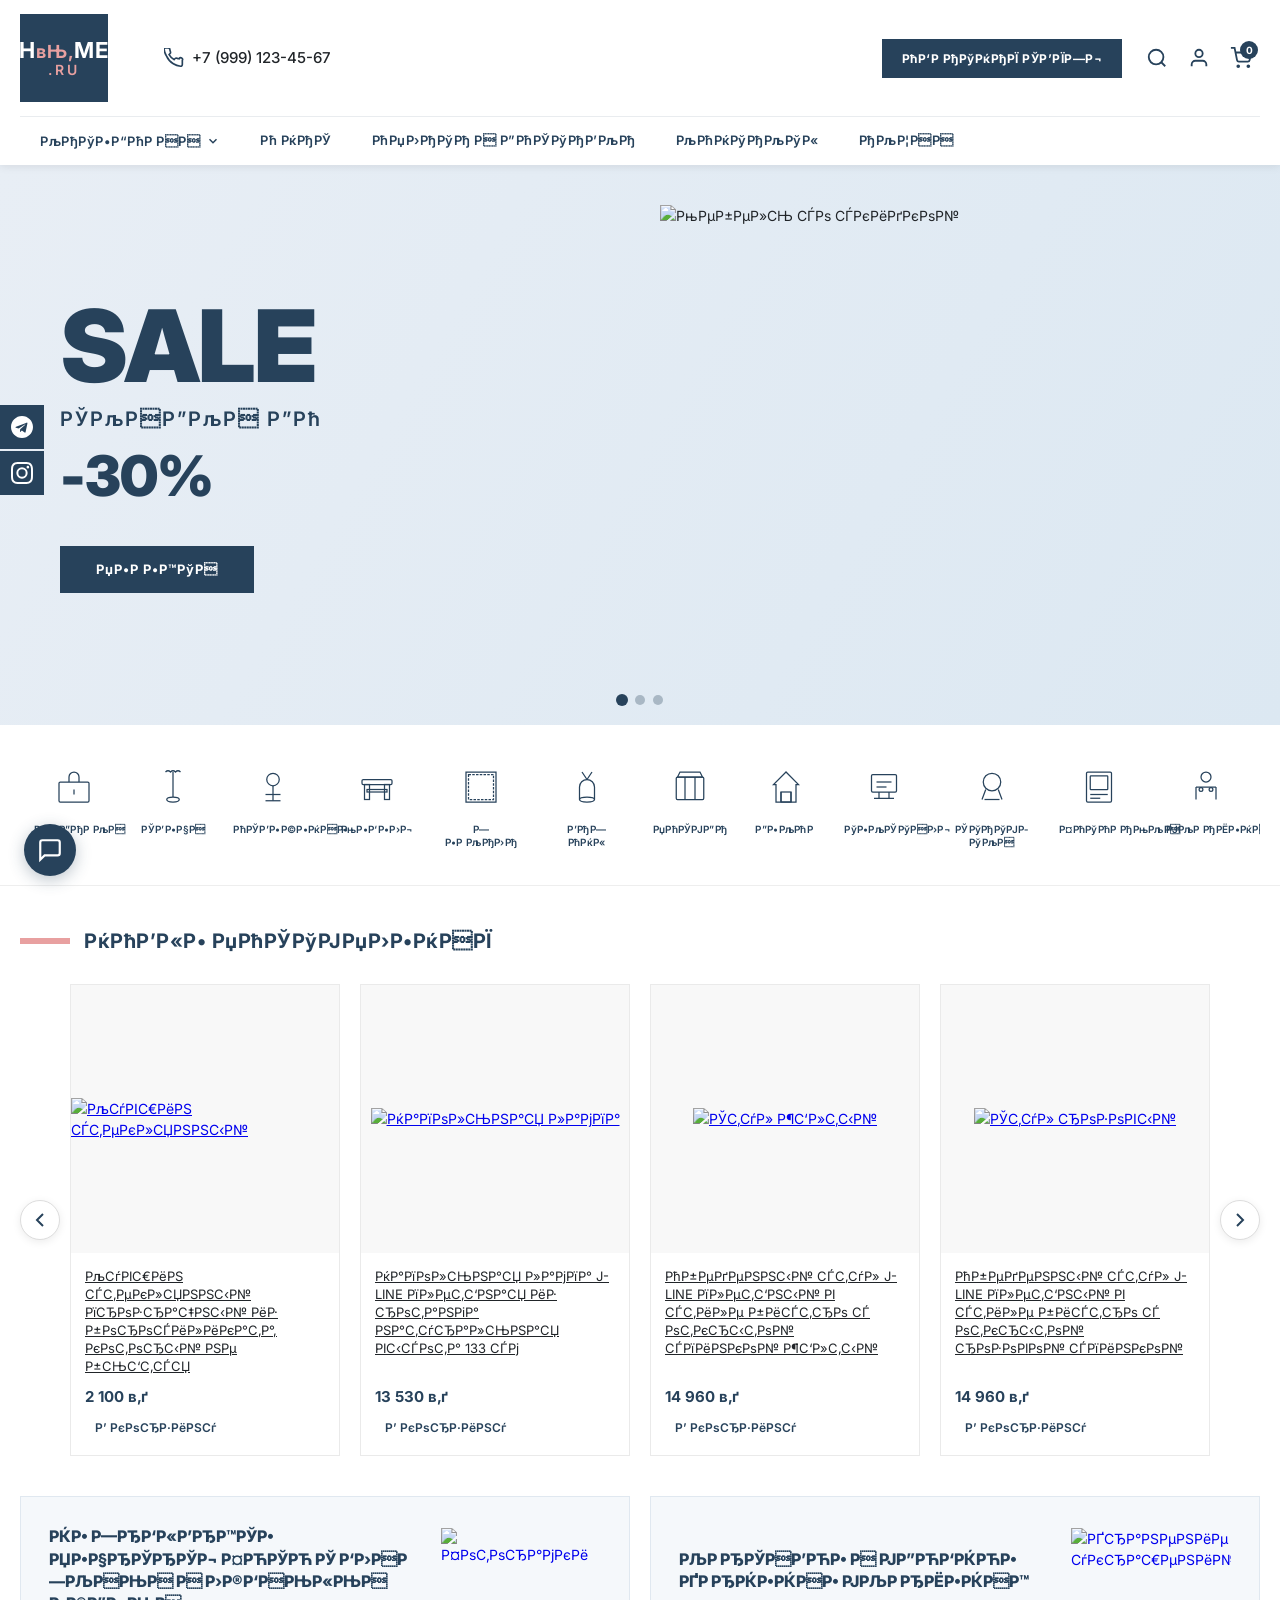
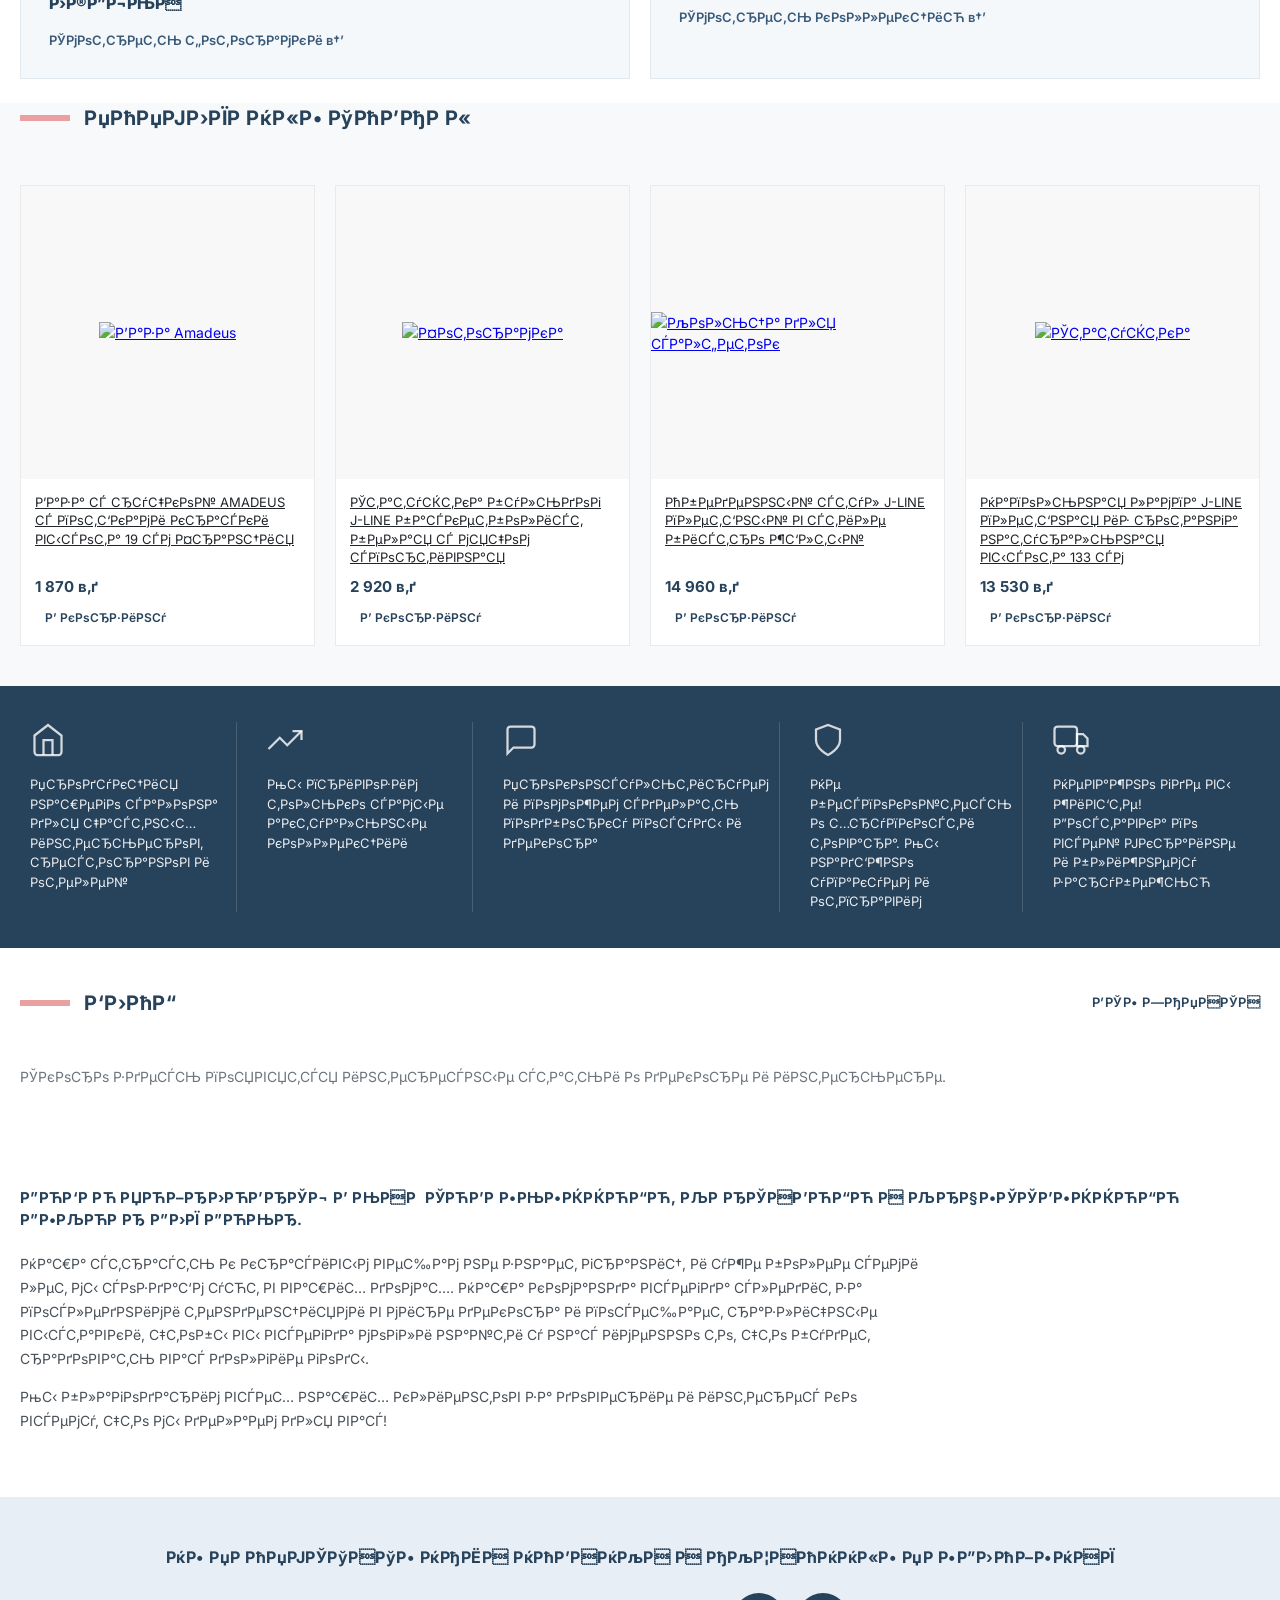
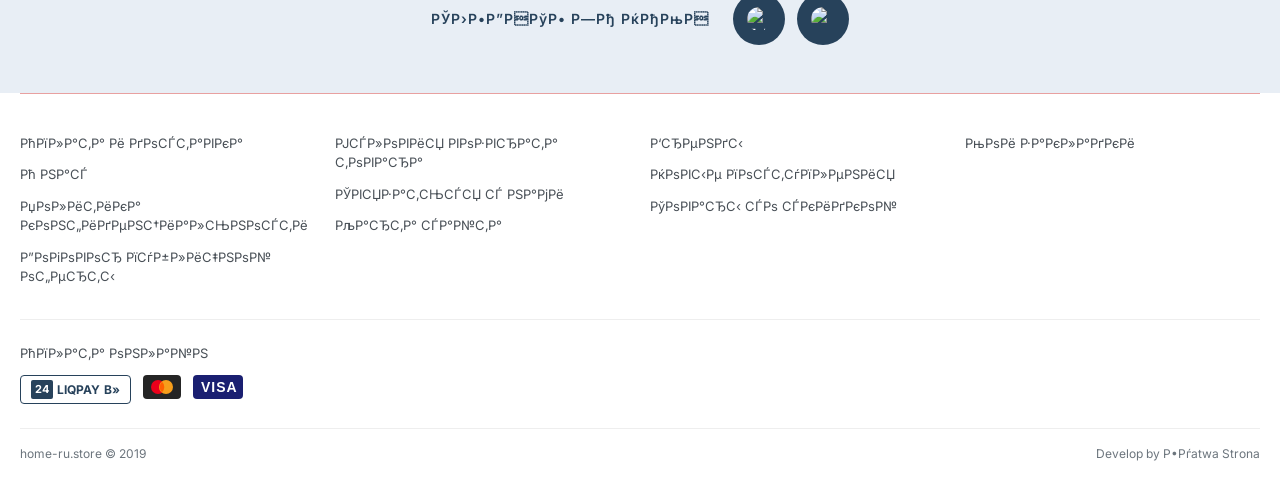
==== commit eaffd7d2: "feat: Russia geo — ruble currency, .RU logo, payment by requisites/card number, Russian couriers" ====
--- a/index.html
+++ b/index.html
@@ -1,10 +1,10 @@
-<!DOCTYPE html>
+﻿<!DOCTYPE html>
 <html lang="ru">
 <head>
   <meta charset="UTF-8"/>
   <meta name="viewport" content="width=device-width, initial-scale=1, maximum-scale=1, user-scalable=0"/>
-  <title>Home UA — Интернет-магазин декора, посуды и предметов интерьера европейских фабрик</title>
-  <meta name="description" content="Home UA — интернет-магазин декора, посуды и предметов интерьера от ведущих европейских фабрик. Широкий ассортимент, доставка по всей Украине."/>
+  <title>Home UA вЂ” РРЅС‚РµСЂРЅРµС‚-РјР°РіР°Р·РёРЅ РґРµРєРѕСЂР°, РїРѕСЃСѓРґС‹ Рё РїСЂРµРґРјРµС‚РѕРІ РёРЅС‚РµСЂСЊРµСЂР° РµРІСЂРѕРїРµР№СЃРєРёС… С„Р°Р±СЂРёРє</title>
+  <meta name="description" content="Home UA вЂ” РёРЅС‚РµСЂРЅРµС‚-РјР°РіР°Р·РёРЅ РґРµРєРѕСЂР°, РїРѕСЃСѓРґС‹ Рё РїСЂРµРґРјРµС‚РѕРІ РёРЅС‚РµСЂСЊРµСЂР° РѕС‚ РІРµРґСѓС‰РёС… РµРІСЂРѕРїРµР№СЃРєРёС… С„Р°Р±СЂРёРє. РЁРёСЂРѕРєРёР№ Р°СЃСЃРѕСЂС‚РёРјРµРЅС‚, РґРѕСЃС‚Р°РІРєР° РїРѕ РІСЃРµР№ РЈРєСЂР°РёРЅРµ."/>
   <link rel="preconnect" href="https://fonts.googleapis.com">
   <link rel="preconnect" href="https://fonts.gstatic.com" crossorigin>
   <link href="https://fonts.googleapis.com/css2?family=Inter:wght@300;400;500;600;700&display=swap" rel="stylesheet">
@@ -25,12 +25,12 @@
         <div class="slide-content">
           <div class="slide-text">
             <div class="sale-big">SALE</div>
-            <div class="sale-sub">СКИДКИ ДО</div>
+            <div class="sale-sub">РЎРљРР”РљР Р”Рћ</div>
             <div class="sale-percent">-30%</div>
-            <a href="sale.html" class="slide-btn">ПЕРЕЙТИ</a>
+            <a href="sale.html" class="slide-btn">РџР•Р Р•Р™РўР</a>
           </div>
           <div class="slide-image">
-            <img src="https://images.unsplash.com/photo-1555041469-a586c61ea9bc?w=700&q=80" alt="Мебель со скидкой" loading="eager"/>
+            <img src="https://images.unsplash.com/photo-1555041469-a586c61ea9bc?w=700&q=80" alt="РњРµР±РµР»СЊ СЃРѕ СЃРєРёРґРєРѕР№" loading="eager"/>
           </div>
         </div>
       </div>
@@ -38,13 +38,13 @@
       <div class="slide">
         <div class="slide-content slide-content--2">
           <div class="slide-text">
-            <div class="slide-label">НОВАЯ КОЛЛЕКЦИЯ</div>
-            <div class="slide-title2">Декор для вашего дома</div>
-            <div class="slide-subtitle">От ведущих европейских фабрик</div>
-            <a href="category.html?cat=decor" class="slide-btn">СМОТРЕТЬ</a>
+            <div class="slide-label">РќРћР’РђРЇ РљРћР›Р›Р•РљР¦РРЇ</div>
+            <div class="slide-title2">Р”РµРєРѕСЂ РґР»СЏ РІР°С€РµРіРѕ РґРѕРјР°</div>
+            <div class="slide-subtitle">РћС‚ РІРµРґСѓС‰РёС… РµРІСЂРѕРїРµР№СЃРєРёС… С„Р°Р±СЂРёРє</div>
+            <a href="category.html?cat=decor" class="slide-btn">РЎРњРћРўР Р•РўР¬</a>
           </div>
           <div class="slide-image">
-            <img src="https://images.unsplash.com/photo-1586023492125-27b2c045efd7?w=700&q=80" alt="Декор дома" loading="lazy"/>
+            <img src="https://images.unsplash.com/photo-1586023492125-27b2c045efd7?w=700&q=80" alt="Р”РµРєРѕСЂ РґРѕРјР°" loading="lazy"/>
           </div>
         </div>
       </div>
@@ -52,13 +52,13 @@
       <div class="slide">
         <div class="slide-content slide-content--3">
           <div class="slide-text">
-            <div class="slide-label">ЭКСКЛЮЗИВ</div>
-            <div class="slide-title2">Посуда и кухонная утварь</div>
-            <div class="slide-subtitle">Качество из Европы прямо на вашу кухню</div>
-            <a href="category.html?cat=dishes" class="slide-btn">КАТАЛОГ</a>
+            <div class="slide-label">Р­РљРЎРљР›Р®Р—РР’</div>
+            <div class="slide-title2">РџРѕСЃСѓРґР° Рё РєСѓС…РѕРЅРЅР°СЏ СѓС‚РІР°СЂСЊ</div>
+            <div class="slide-subtitle">РљР°С‡РµСЃС‚РІРѕ РёР· Р•РІСЂРѕРїС‹ РїСЂСЏРјРѕ РЅР° РІР°С€Сѓ РєСѓС…РЅСЋ</div>
+            <a href="category.html?cat=dishes" class="slide-btn">РљРђРўРђР›РћР“</a>
           </div>
           <div class="slide-image">
-            <img src="https://images.unsplash.com/photo-1556909114-f6e7ad7d3136?w=700&q=80" alt="Посуда" loading="lazy"/>
+            <img src="https://images.unsplash.com/photo-1556909114-f6e7ad7d3136?w=700&q=80" alt="РџРѕСЃСѓРґР°" loading="lazy"/>
           </div>
         </div>
       </div>
@@ -82,7 +82,7 @@
             <rect x="8" y="24" width="48" height="32" rx="2"/><path d="M24 24V16a8 8 0 0116 0v8"/><line x1="32" y1="36" x2="32" y2="44"/>
           </svg>
         </div>
-        <span>ПОДАРКИ</span>
+        <span>РџРћР”РђР РљР</span>
       </a>
       <a href="category.html?cat=candles" class="icon-item">
         <div class="icon-img">
@@ -90,7 +90,7 @@
             <path d="M20 8 Q24 4 28 8 Q32 4 36 8 Q40 4 44 8"/><line x1="32" y1="8" x2="32" y2="48"/><ellipse cx="32" cy="52" rx="10" ry="4"/>
           </svg>
         </div>
-        <span>СВЕЧИ</span>
+        <span>РЎР’Р•Р§Р</span>
       </a>
       <a href="category.html?cat=lighting" class="icon-item">
         <div class="icon-img">
@@ -99,7 +99,7 @@
             <line x1="20" y1="44" x2="44" y2="44"/>
           </svg>
         </div>
-        <span>ОСВЕЩЕНИЕ</span>
+        <span>РћРЎР’Р•Р©Р•РќРР•</span>
       </a>
       <a href="category.html?cat=furniture" class="icon-item">
         <div class="icon-img">
@@ -108,7 +108,7 @@
             <rect x="16" y="36" width="32" height="4"/>
           </svg>
         </div>
-        <span>МЕБЕЛЬ</span>
+        <span>РњР•Р‘Р•Р›Р¬</span>
       </a>
       <a href="category.html?cat=mirrors" class="icon-item">
         <div class="icon-img">
@@ -116,7 +116,7 @@
             <path d="M8 8h48v48H8z"/><path d="M12 12h40v40H12z" stroke-dasharray="4 2"/>
           </svg>
         </div>
-        <span>ЗЕРКАЛА</span>
+        <span>Р—Р•Р РљРђР›Рђ</span>
       </a>
       <a href="category.html?cat=vases" class="icon-item">
         <div class="icon-img">
@@ -125,7 +125,7 @@
             <path d="M32 20 Q36 14 40 8M32 20 Q28 14 24 8"/>
           </svg>
         </div>
-        <span>ВАЗОНЫ</span>
+        <span>Р’РђР—РћРќР«</span>
       </a>
       <a href="category.html?cat=dishes" class="icon-item">
         <div class="icon-img">
@@ -134,7 +134,7 @@
             <line x1="24" y1="16" x2="24" y2="52"/><line x1="40" y1="16" x2="40" y2="52"/>
           </svg>
         </div>
-        <span>ПОСУДА</span>
+        <span>РџРћРЎРЈР”Рђ</span>
       </a>
       <a href="category.html?cat=decor" class="icon-item">
         <div class="icon-img">
@@ -143,7 +143,7 @@
             <rect x="24" y="40" width="16" height="16"/>
           </svg>
         </div>
-        <span>ДЕКОР</span>
+        <span>Р”Р•РљРћР </span>
       </a>
       <a href="category.html?cat=textile" class="icon-item">
         <div class="icon-img">
@@ -153,7 +153,7 @@
             <line x1="20" y1="24" x2="44" y2="24"/><line x1="20" y1="32" x2="36" y2="32"/>
           </svg>
         </div>
-        <span>ТЕКСТИЛЬ</span>
+        <span>РўР•РљРЎРўРР›Р¬</span>
       </a>
       <a href="category.html?cat=figurines" class="icon-item">
         <div class="icon-img">
@@ -161,7 +161,7 @@
             <circle cx="32" cy="24" r="14"/><path d="M22 36l-6 16M42 36l6 16"/><line x1="20" y1="52" x2="44" y2="52"/>
           </svg>
         </div>
-        <span>СТАТУЭТКИ</span>
+        <span>РЎРўРђРўРЈР­РўРљР</span>
       </a>
       <a href="category.html?cat=frames" class="icon-item">
         <div class="icon-img">
@@ -171,7 +171,7 @@
             <line x1="18" y1="44" x2="46" y2="44"/><line x1="18" y1="50" x2="34" y2="50"/>
           </svg>
         </div>
-        <span>ФОТОРАМКИ</span>
+        <span>Р¤РћРўРћР РђРњРљР</span>
       </a>
       <a href="category.html?cat=jewelry" class="icon-item">
         <div class="icon-img">
@@ -181,7 +181,7 @@
             <circle cx="24" cy="36" r="3"/><circle cx="40" cy="36" r="3"/>
           </svg>
         </div>
-        <span>УКРАШЕНИЯ</span>
+        <span>РЈРљР РђРЁР•РќРРЇ</span>
       </a>
     </div>
   </div>
@@ -193,7 +193,7 @@
     <div class="section-header">
       <div class="section-title-wrap">
         <span class="section-accent"></span>
-        <h2 class="section-title">НОВЫЕ ПОСТУПЛЕНИЯ</h2>
+        <h2 class="section-title">РќРћР’Р«Р• РџРћРЎРўРЈРџР›Р•РќРРЇ</h2>
       </div>
     </div>
     <div class="products-slider">
@@ -204,97 +204,97 @@
         <div class="products-track" id="products-track">
           <div class="product-card">
             <div class="product-img-wrap">
-              <a href="product.html?id=pitcher-glass"><img src="https://images.unsplash.com/photo-1567016432779-094069958ea5?w=400&q=80" alt="Кувшин стеклянный" loading="lazy"/></a>
-            </div>
-            <div class="product-info">
-              <a href="product.html?id=pitcher-glass" class="product-name">Кувшин стеклянный прозрачный из боросиликата, который не бьётся</a>
-              <div class="product-footer">
-                <span class="product-price">2 100 ₴</span>
-                <button class="add-to-cart-btn">В корзину</button>
-              </div>
-            </div>
-          </div>
-          <div class="product-card">
-            <div class="product-img-wrap">
-              <a href="product.html?id=lamp-floor"><img src="https://images.unsplash.com/photo-1507003211169-0a1dd7228f2d?w=400&q=80" alt="Напольная лампа" loading="lazy"/></a>
-            </div>
-            <div class="product-info">
-              <a href="product.html?id=lamp-floor" class="product-name">Напольная лампа J-LINE плетёная из ротанга натуральная высота 133 см</a>
-              <div class="product-footer">
-                <span class="product-price">13 530 ₴</span>
-                <button class="add-to-cart-btn">В корзину</button>
-              </div>
-            </div>
-          </div>
-          <div class="product-card">
-            <div class="product-img-wrap">
-              <a href="product.html?id=chair-yellow"><img src="https://images.unsplash.com/photo-1555041469-a586c61ea9bc?w=400&q=80" alt="Стул жёлтый" loading="lazy"/></a>
-            </div>
-            <div class="product-info">
-              <a href="product.html?id=chair-yellow" class="product-name">Обеденный стул J-LINE плетёный в стиле бистро с открытой спинкой жёлтый</a>
-              <div class="product-footer">
-                <span class="product-price">14 960 ₴</span>
-                <button class="add-to-cart-btn">В корзину</button>
-              </div>
-            </div>
-          </div>
-          <div class="product-card">
-            <div class="product-img-wrap">
-              <a href="product.html?id=chair-pink"><img src="https://images.unsplash.com/photo-1586023492125-27b2c045efd7?w=400&q=80" alt="Стул розовый" loading="lazy"/></a>
-            </div>
-            <div class="product-info">
-              <a href="product.html?id=chair-pink" class="product-name">Обеденный стул J-LINE плетёный в стиле бистро с открытой розовой спинкой</a>
-              <div class="product-footer">
-                <span class="product-price">14 960 ₴</span>
-                <button class="add-to-cart-btn">В корзину</button>
-              </div>
-            </div>
-          </div>
-          <div class="product-card">
-            <div class="product-img-wrap">
-              <a href="product.html?id=figurine-bulldog"><img src="https://images.unsplash.com/photo-1578500494198-246f612d3b3d?w=400&q=80" alt="Статуэтка бульдог" loading="lazy"/></a>
-            </div>
-            <div class="product-info">
-              <a href="product.html?id=figurine-bulldog" class="product-name">Статуэтка бульдог J-LINE баскетболист белая с мячом спортивная высота 25 см</a>
-              <div class="product-footer">
-                <span class="product-price">2 920 ₴</span>
-                <button class="add-to-cart-btn">В корзину</button>
-              </div>
-            </div>
-          </div>
-          <div class="product-card">
-            <div class="product-img-wrap">
-              <a href="product.html?id=vase-amadeus"><img src="https://images.unsplash.com/photo-1556909114-f6e7ad7d3136?w=400&q=80" alt="Ваза Amadeus" loading="lazy"/></a>
-            </div>
-            <div class="product-info">
-              <a href="product.html?id=vase-amadeus" class="product-name">Ваза с ручкой AMADEUS с потёками краски высота 19 см Франция</a>
-              <div class="product-footer">
-                <span class="product-price">1 870 ₴</span>
-                <button class="add-to-cart-btn">В корзину</button>
-              </div>
-            </div>
-          </div>
-          <div class="product-card">
-            <div class="product-img-wrap">
-              <a href="product.html?id=pitcher-glass"><img src="https://images.unsplash.com/photo-1581783342308-f792dbdd27c5?w=400&q=80" alt="Ваза" loading="lazy"/></a>
-            </div>
-            <div class="product-info">
-              <a href="#" class="product-name">Фоторамка J-LINE металлическая серебристого цвета 13x18 см Бельгия</a>
-              <div class="product-footer">
-                <span class="product-price">680 ₴</span>
-                <button class="add-to-cart-btn">В корзину</button>
-              </div>
-            </div>
-          </div>
-          <div class="product-card">
-            <div class="product-img-wrap">
-              <a href="product.html?id=lamp-floor"><img src="https://images.unsplash.com/photo-1594938298603-c8148c4b3b8c?w=400&q=80" alt="Кольца для салфеток" loading="lazy"/></a>
-            </div>
-            <div class="product-info">
-              <a href="#" class="product-name">Кольца для салфеток J-LINE из бамбука комплект из 6 натурального цвета</a>
-              <div class="product-footer">
-                <span class="product-price">880 ₴</span>
-                <button class="add-to-cart-btn">В корзину</button>
+              <a href="product.html?id=pitcher-glass"><img src="https://images.unsplash.com/photo-1567016432779-094069958ea5?w=400&q=80" alt="РљСѓРІС€РёРЅ СЃС‚РµРєР»СЏРЅРЅС‹Р№" loading="lazy"/></a>
+            </div>
+            <div class="product-info">
+              <a href="product.html?id=pitcher-glass" class="product-name">РљСѓРІС€РёРЅ СЃС‚РµРєР»СЏРЅРЅС‹Р№ РїСЂРѕР·СЂР°С‡РЅС‹Р№ РёР· Р±РѕСЂРѕСЃРёР»РёРєР°С‚Р°, РєРѕС‚РѕСЂС‹Р№ РЅРµ Р±СЊС‘С‚СЃСЏ</a>
+              <div class="product-footer">
+                <span class="product-price">2 100 в‚ґ</span>
+                <button class="add-to-cart-btn">Р’ РєРѕСЂР·РёРЅСѓ</button>
+              </div>
+            </div>
+          </div>
+          <div class="product-card">
+            <div class="product-img-wrap">
+              <a href="product.html?id=lamp-floor"><img src="https://images.unsplash.com/photo-1507003211169-0a1dd7228f2d?w=400&q=80" alt="РќР°РїРѕР»СЊРЅР°СЏ Р»Р°РјРїР°" loading="lazy"/></a>
+            </div>
+            <div class="product-info">
+              <a href="product.html?id=lamp-floor" class="product-name">РќР°РїРѕР»СЊРЅР°СЏ Р»Р°РјРїР° J-LINE РїР»РµС‚С‘РЅР°СЏ РёР· СЂРѕС‚Р°РЅРіР° РЅР°С‚СѓСЂР°Р»СЊРЅР°СЏ РІС‹СЃРѕС‚Р° 133 СЃРј</a>
+              <div class="product-footer">
+                <span class="product-price">13 530 в‚ґ</span>
+                <button class="add-to-cart-btn">Р’ РєРѕСЂР·РёРЅСѓ</button>
+              </div>
+            </div>
+          </div>
+          <div class="product-card">
+            <div class="product-img-wrap">
+              <a href="product.html?id=chair-yellow"><img src="https://images.unsplash.com/photo-1555041469-a586c61ea9bc?w=400&q=80" alt="РЎС‚СѓР» Р¶С‘Р»С‚С‹Р№" loading="lazy"/></a>
+            </div>
+            <div class="product-info">
+              <a href="product.html?id=chair-yellow" class="product-name">РћР±РµРґРµРЅРЅС‹Р№ СЃС‚СѓР» J-LINE РїР»РµС‚С‘РЅС‹Р№ РІ СЃС‚РёР»Рµ Р±РёСЃС‚СЂРѕ СЃ РѕС‚РєСЂС‹С‚РѕР№ СЃРїРёРЅРєРѕР№ Р¶С‘Р»С‚С‹Р№</a>
+              <div class="product-footer">
+                <span class="product-price">14 960 в‚ґ</span>
+                <button class="add-to-cart-btn">Р’ РєРѕСЂР·РёРЅСѓ</button>
+              </div>
+            </div>
+          </div>
+          <div class="product-card">
+            <div class="product-img-wrap">
+              <a href="product.html?id=chair-pink"><img src="https://images.unsplash.com/photo-1586023492125-27b2c045efd7?w=400&q=80" alt="РЎС‚СѓР» СЂРѕР·РѕРІС‹Р№" loading="lazy"/></a>
+            </div>
+            <div class="product-info">
+              <a href="product.html?id=chair-pink" class="product-name">РћР±РµРґРµРЅРЅС‹Р№ СЃС‚СѓР» J-LINE РїР»РµС‚С‘РЅС‹Р№ РІ СЃС‚РёР»Рµ Р±РёСЃС‚СЂРѕ СЃ РѕС‚РєСЂС‹С‚РѕР№ СЂРѕР·РѕРІРѕР№ СЃРїРёРЅРєРѕР№</a>
+              <div class="product-footer">
+                <span class="product-price">14 960 в‚ґ</span>
+                <button class="add-to-cart-btn">Р’ РєРѕСЂР·РёРЅСѓ</button>
+              </div>
+            </div>
+          </div>
+          <div class="product-card">
+            <div class="product-img-wrap">
+              <a href="product.html?id=figurine-bulldog"><img src="https://images.unsplash.com/photo-1578500494198-246f612d3b3d?w=400&q=80" alt="РЎС‚Р°С‚СѓСЌС‚РєР° Р±СѓР»СЊРґРѕРі" loading="lazy"/></a>
+            </div>
+            <div class="product-info">
+              <a href="product.html?id=figurine-bulldog" class="product-name">РЎС‚Р°С‚СѓСЌС‚РєР° Р±СѓР»СЊРґРѕРі J-LINE Р±Р°СЃРєРµС‚Р±РѕР»РёСЃС‚ Р±РµР»Р°СЏ СЃ РјСЏС‡РѕРј СЃРїРѕСЂС‚РёРІРЅР°СЏ РІС‹СЃРѕС‚Р° 25 СЃРј</a>
+              <div class="product-footer">
+                <span class="product-price">2 920 в‚ґ</span>
+                <button class="add-to-cart-btn">Р’ РєРѕСЂР·РёРЅСѓ</button>
+              </div>
+            </div>
+          </div>
+          <div class="product-card">
+            <div class="product-img-wrap">
+              <a href="product.html?id=vase-amadeus"><img src="https://images.unsplash.com/photo-1556909114-f6e7ad7d3136?w=400&q=80" alt="Р’Р°Р·Р° Amadeus" loading="lazy"/></a>
+            </div>
+            <div class="product-info">
+              <a href="product.html?id=vase-amadeus" class="product-name">Р’Р°Р·Р° СЃ СЂСѓС‡РєРѕР№ AMADEUS СЃ РїРѕС‚С‘РєР°РјРё РєСЂР°СЃРєРё РІС‹СЃРѕС‚Р° 19 СЃРј Р¤СЂР°РЅС†РёСЏ</a>
+              <div class="product-footer">
+                <span class="product-price">1 870 в‚ґ</span>
+                <button class="add-to-cart-btn">Р’ РєРѕСЂР·РёРЅСѓ</button>
+              </div>
+            </div>
+          </div>
+          <div class="product-card">
+            <div class="product-img-wrap">
+              <a href="product.html?id=pitcher-glass"><img src="https://images.unsplash.com/photo-1581783342308-f792dbdd27c5?w=400&q=80" alt="Р’Р°Р·Р°" loading="lazy"/></a>
+            </div>
+            <div class="product-info">
+              <a href="#" class="product-name">Р¤РѕС‚РѕСЂР°РјРєР° J-LINE РјРµС‚Р°Р»Р»РёС‡РµСЃРєР°СЏ СЃРµСЂРµР±СЂРёСЃС‚РѕРіРѕ С†РІРµС‚Р° 13x18 СЃРј Р‘РµР»СЊРіРёСЏ</a>
+              <div class="product-footer">
+                <span class="product-price">680 в‚ґ</span>
+                <button class="add-to-cart-btn">Р’ РєРѕСЂР·РёРЅСѓ</button>
+              </div>
+            </div>
+          </div>
+          <div class="product-card">
+            <div class="product-img-wrap">
+              <a href="product.html?id=lamp-floor"><img src="https://images.unsplash.com/photo-1594938298603-c8148c4b3b8c?w=400&q=80" alt="РљРѕР»СЊС†Р° РґР»СЏ СЃР°Р»С„РµС‚РѕРє" loading="lazy"/></a>
+            </div>
+            <div class="product-info">
+              <a href="#" class="product-name">РљРѕР»СЊС†Р° РґР»СЏ СЃР°Р»С„РµС‚РѕРє J-LINE РёР· Р±Р°РјР±СѓРєР° РєРѕРјРїР»РµРєС‚ РёР· 6 РЅР°С‚СѓСЂР°Р»СЊРЅРѕРіРѕ С†РІРµС‚Р°</a>
+              <div class="product-footer">
+                <span class="product-price">880 в‚ґ</span>
+                <button class="add-to-cart-btn">Р’ РєРѕСЂР·РёРЅСѓ</button>
               </div>
             </div>
           </div>
@@ -313,20 +313,20 @@
     <div class="banners-grid">
       <a href="category.html?cat=frames" class="banner-item banner-photos">
         <div class="banner-content">
-          <h3>НЕ ЗАБЫВАЙТЕ ПЕЧАТАТЬ ФОТО С БЛИЗКИМИ И ЛЮБИМЫМИ ЛЮДЬМИ</h3>
-          <span class="banner-link">Смотреть фоторамки →</span>
+          <h3>РќР• Р—РђР‘Р«Р’РђР™РўР• РџР•Р§РђРўРђРўР¬ Р¤РћРўРћ РЎ Р‘Р›РР—РљРРњР Р Р›Р®Р‘РРњР«РњР Р›Р®Р”Р¬РњР</h3>
+          <span class="banner-link">РЎРјРѕС‚СЂРµС‚СЊ С„РѕС‚РѕСЂР°РјРєРё в†’</span>
         </div>
         <div class="banner-img-wrap">
-          <img src="https://images.unsplash.com/photo-1452587925148-ce544e77e70d?w=400&q=80" alt="Фоторамки" loading="lazy"/>
+          <img src="https://images.unsplash.com/photo-1452587925148-ce544e77e70d?w=400&q=80" alt="Р¤РѕС‚РѕСЂР°РјРєРё" loading="lazy"/>
         </div>
       </a>
       <a href="category.html?cat=jewelry" class="banner-item banner-jewelry">
         <div class="banner-content">
-          <h3>КРАСИВОЕ И УДОБНОЕ ХРАНЕНИЕ УКРАШЕНИЙ</h3>
-          <span class="banner-link">Смотреть коллекцию →</span>
+          <h3>РљР РђРЎРР’РћР• Р РЈР”РћР‘РќРћР• РҐР РђРќР•РќРР• РЈРљР РђРЁР•РќРР™</h3>
+          <span class="banner-link">РЎРјРѕС‚СЂРµС‚СЊ РєРѕР»Р»РµРєС†РёСЋ в†’</span>
         </div>
         <div class="banner-img-wrap">
-          <img src="https://images.unsplash.com/photo-1515562141207-7a88fb7ce338?w=400&q=80" alt="Хранение украшений" loading="lazy"/>
+          <img src="https://images.unsplash.com/photo-1515562141207-7a88fb7ce338?w=400&q=80" alt="РҐСЂР°РЅРµРЅРёРµ СѓРєСЂР°С€РµРЅРёР№" loading="lazy"/>
         </div>
       </a>
     </div>
@@ -339,55 +339,55 @@
     <div class="section-header">
       <div class="section-title-wrap">
         <span class="section-accent"></span>
-        <h2 class="section-title">ПОПУЛЯРНЫЕ ТОВАРЫ</h2>
+        <h2 class="section-title">РџРћРџРЈР›РЇР РќР«Р• РўРћР’РђР Р«</h2>
       </div>
     </div>
     <div class="products-grid-4">
       <div class="product-card">
         <div class="product-img-wrap">
-          <a href="product.html?id=vase-amadeus"><img src="https://images.unsplash.com/photo-1581783342308-f792dbdd27c5?w=400&q=80" alt="Ваза Amadeus" loading="lazy"/></a>
+          <a href="product.html?id=vase-amadeus"><img src="https://images.unsplash.com/photo-1581783342308-f792dbdd27c5?w=400&q=80" alt="Р’Р°Р·Р° Amadeus" loading="lazy"/></a>
         </div>
         <div class="product-info">
-          <a href="product.html?id=vase-amadeus" class="product-name">Ваза с ручкой AMADEUS с потёками краски высота 19 см Франция</a>
+          <a href="product.html?id=vase-amadeus" class="product-name">Р’Р°Р·Р° СЃ СЂСѓС‡РєРѕР№ AMADEUS СЃ РїРѕС‚С‘РєР°РјРё РєСЂР°СЃРєРё РІС‹СЃРѕС‚Р° 19 СЃРј Р¤СЂР°РЅС†РёСЏ</a>
           <div class="product-footer">
-            <span class="product-price">1 870 ₴</span>
-            <button class="add-to-cart-btn">В корзину</button>
+            <span class="product-price">1 870 в‚ґ</span>
+            <button class="add-to-cart-btn">Р’ РєРѕСЂР·РёРЅСѓ</button>
           </div>
         </div>
       </div>
       <div class="product-card">
         <div class="product-img-wrap">
-          <a href="product.html?id=figurine-bulldog"><img src="https://images.unsplash.com/photo-1605460375648-278bcbd579a6?w=400&q=80" alt="Фоторамка" loading="lazy"/></a>
+          <a href="product.html?id=figurine-bulldog"><img src="https://images.unsplash.com/photo-1605460375648-278bcbd579a6?w=400&q=80" alt="Р¤РѕС‚РѕСЂР°РјРєР°" loading="lazy"/></a>
         </div>
         <div class="product-info">
-          <a href="product.html?id=figurine-bulldog" class="product-name">Статуэтка бульдог J-LINE баскетболист белая с мячом спортивная</a>
+          <a href="product.html?id=figurine-bulldog" class="product-name">РЎС‚Р°С‚СѓСЌС‚РєР° Р±СѓР»СЊРґРѕРі J-LINE Р±Р°СЃРєРµС‚Р±РѕР»РёСЃС‚ Р±РµР»Р°СЏ СЃ РјСЏС‡РѕРј СЃРїРѕСЂС‚РёРІРЅР°СЏ</a>
           <div class="product-footer">
-            <span class="product-price">2 920 ₴</span>
-            <button class="add-to-cart-btn">В корзину</button>
+            <span class="product-price">2 920 в‚ґ</span>
+            <button class="add-to-cart-btn">Р’ РєРѕСЂР·РёРЅСѓ</button>
           </div>
         </div>
       </div>
       <div class="product-card">
         <div class="product-img-wrap">
-          <a href="product.html?id=chair-yellow"><img src="https://images.unsplash.com/photo-1565193566173-7a0ee3dbe261?w=400&q=80" alt="Кольца для салфеток" loading="lazy"/></a>
+          <a href="product.html?id=chair-yellow"><img src="https://images.unsplash.com/photo-1565193566173-7a0ee3dbe261?w=400&q=80" alt="РљРѕР»СЊС†Р° РґР»СЏ СЃР°Р»С„РµС‚РѕРє" loading="lazy"/></a>
         </div>
         <div class="product-info">
-          <a href="product.html?id=chair-yellow" class="product-name">Обеденный стул J-LINE плетёный в стиле бистро жёлтый</a>
+          <a href="product.html?id=chair-yellow" class="product-name">РћР±РµРґРµРЅРЅС‹Р№ СЃС‚СѓР» J-LINE РїР»РµС‚С‘РЅС‹Р№ РІ СЃС‚РёР»Рµ Р±РёСЃС‚СЂРѕ Р¶С‘Р»С‚С‹Р№</a>
           <div class="product-footer">
-            <span class="product-price">14 960 ₴</span>
-            <button class="add-to-cart-btn">В корзину</button>
+            <span class="product-price">14 960 в‚ґ</span>
+            <button class="add-to-cart-btn">Р’ РєРѕСЂР·РёРЅСѓ</button>
           </div>
         </div>
       </div>
       <div class="product-card">
         <div class="product-img-wrap">
-          <a href="product.html?id=lamp-floor"><img src="https://images.unsplash.com/photo-1636622433525-127afdf3662d?w=400&q=80" alt="Статуэтка" loading="lazy"/></a>
+          <a href="product.html?id=lamp-floor"><img src="https://images.unsplash.com/photo-1636622433525-127afdf3662d?w=400&q=80" alt="РЎС‚Р°С‚СѓСЌС‚РєР°" loading="lazy"/></a>
         </div>
         <div class="product-info">
-          <a href="product.html?id=lamp-floor" class="product-name">Напольная лампа J-LINE плетёная из ротанга натуральная высота 133 см</a>
+          <a href="product.html?id=lamp-floor" class="product-name">РќР°РїРѕР»СЊРЅР°СЏ Р»Р°РјРїР° J-LINE РїР»РµС‚С‘РЅР°СЏ РёР· СЂРѕС‚Р°РЅРіР° РЅР°С‚СѓСЂР°Р»СЊРЅР°СЏ РІС‹СЃРѕС‚Р° 133 СЃРј</a>
           <div class="product-footer">
-            <span class="product-price">13 530 ₴</span>
-            <button class="add-to-cart-btn">В корзину</button>
+            <span class="product-price">13 530 в‚ґ</span>
+            <button class="add-to-cart-btn">Р’ РєРѕСЂР·РёРЅСѓ</button>
           </div>
         </div>
       </div>
@@ -405,7 +405,7 @@
             <path d="M3 9l9-7 9 7v11a2 2 0 01-2 2H5a2 2 0 01-2-2z"/><polyline points="9 22 9 12 15 12 15 22"/>
           </svg>
         </div>
-        <p>Продукция нашего салона для частных интерьеров, ресторанов и отелей</p>
+        <p>РџСЂРѕРґСѓРєС†РёСЏ РЅР°С€РµРіРѕ СЃР°Р»РѕРЅР° РґР»СЏ С‡Р°СЃС‚РЅС‹С… РёРЅС‚РµСЂСЊРµСЂРѕРІ, СЂРµСЃС‚РѕСЂР°РЅРѕРІ Рё РѕС‚РµР»РµР№</p>
       </div>
       <div class="benefit-item">
         <div class="benefit-icon">
@@ -413,7 +413,7 @@
             <polyline points="23 6 13.5 15.5 8.5 10.5 1 18"/><polyline points="17 6 23 6 23 12"/>
           </svg>
         </div>
-        <p>Мы привозим только самые актуальные коллекции</p>
+        <p>РњС‹ РїСЂРёРІРѕР·РёРј С‚РѕР»СЊРєРѕ СЃР°РјС‹Рµ Р°РєС‚СѓР°Р»СЊРЅС‹Рµ РєРѕР»Р»РµРєС†РёРё</p>
       </div>
       <div class="benefit-item">
         <div class="benefit-icon">
@@ -421,7 +421,7 @@
             <path d="M21 15a2 2 0 01-2 2H7l-4 4V5a2 2 0 012-2h14a2 2 0 012 2z"/>
           </svg>
         </div>
-        <p>Проконсультируем и поможем сделать подборку посуды и декора</p>
+        <p>РџСЂРѕРєРѕРЅСЃСѓР»СЊС‚РёСЂСѓРµРј Рё РїРѕРјРѕР¶РµРј СЃРґРµР»Р°С‚СЊ РїРѕРґР±РѕСЂРєСѓ РїРѕСЃСѓРґС‹ Рё РґРµРєРѕСЂР°</p>
       </div>
       <div class="benefit-item">
         <div class="benefit-icon">
@@ -429,7 +429,7 @@
             <path d="M12 22s8-4 8-10V5l-8-3-8 3v7c0 6 8 10 8 10z"/>
           </svg>
         </div>
-        <p>Не беспокойтесь о хрупкости товара. Мы надёжно упакуем и отправим</p>
+        <p>РќРµ Р±РµСЃРїРѕРєРѕР№С‚РµСЃСЊ Рѕ С…СЂСѓРїРєРѕСЃС‚Рё С‚РѕРІР°СЂР°. РњС‹ РЅР°РґС‘Р¶РЅРѕ СѓРїР°РєСѓРµРј Рё РѕС‚РїСЂР°РІРёРј</p>
       </div>
       <div class="benefit-item">
         <div class="benefit-icon">
@@ -438,7 +438,7 @@
             <circle cx="5.5" cy="18.5" r="2.5"/><circle cx="18.5" cy="18.5" r="2.5"/>
           </svg>
         </div>
-        <p>Неважно где вы живёте! Доставка по всей Украине и ближнему зарубежью</p>
+        <p>РќРµРІР°Р¶РЅРѕ РіРґРµ РІС‹ Р¶РёРІС‘С‚Рµ! Р”РѕСЃС‚Р°РІРєР° РїРѕ РІСЃРµР№ РЈРєСЂР°РёРЅРµ Рё Р±Р»РёР¶РЅРµРјСѓ Р·Р°СЂСѓР±РµР¶СЊСЋ</p>
       </div>
     </div>
   </div>
@@ -450,12 +450,12 @@
     <div class="section-header">
       <div class="section-title-wrap">
         <span class="section-accent"></span>
-        <h2 class="section-title">БЛОГ</h2>
-      </div>
-      <a href="#" class="see-all-link">ВСЕ ЗАПИСИ</a>
+        <h2 class="section-title">Р‘Р›РћР“</h2>
+      </div>
+      <a href="#" class="see-all-link">Р’РЎР• Р—РђРџРРЎР</a>
     </div>
     <div class="blog-empty">
-      <p>Скоро здесь появятся интересные статьи о декоре и интерьере.</p>
+      <p>РЎРєРѕСЂРѕ Р·РґРµСЃСЊ РїРѕСЏРІСЏС‚СЃСЏ РёРЅС‚РµСЂРµСЃРЅС‹Рµ СЃС‚Р°С‚СЊРё Рѕ РґРµРєРѕСЂРµ Рё РёРЅС‚РµСЂСЊРµСЂРµ.</p>
     </div>
   </div>
 </section>
@@ -463,9 +463,9 @@
 <!-- WELCOME TEXT -->
 <section class="welcome-section" id="about-text">
   <div class="container">
-    <h2 class="welcome-title">ДОБРО ПОЖАЛОВАТЬ В МИР СОВРЕМЕННОГО, КРАСИВОГО И КАЧЕСТВЕННОГО ДЕКОРА ДЛЯ ДОМА.</h2>
-    <p class="welcome-text">Наша страсть к красивым вещам не знает границ, и уже более семи лет мы создаём уют в ваших домах. Наша команда всегда следит за последними тенденциями в мире декора и посещает различные выставки, чтобы вы всегда могли найти у нас именно то, что будет радовать вас долгие годы.</p>
-    <p class="welcome-text">Мы благодарим всех наших клиентов за доверие и интерес ко всему, что мы делаем для вас!</p>
+    <h2 class="welcome-title">Р”РћР‘Р Рћ РџРћР–РђР›РћР’РђРўР¬ Р’ РњРР  РЎРћР’Р Р•РњР•РќРќРћР“Рћ, РљР РђРЎРР’РћР“Рћ Р РљРђР§Р•РЎРўР’Р•РќРќРћР“Рћ Р”Р•РљРћР Рђ Р”Р›РЇ Р”РћРњРђ.</h2>
+    <p class="welcome-text">РќР°С€Р° СЃС‚СЂР°СЃС‚СЊ Рє РєСЂР°СЃРёРІС‹Рј РІРµС‰Р°Рј РЅРµ Р·РЅР°РµС‚ РіСЂР°РЅРёС†, Рё СѓР¶Рµ Р±РѕР»РµРµ СЃРµРјРё Р»РµС‚ РјС‹ СЃРѕР·РґР°С‘Рј СѓСЋС‚ РІ РІР°С€РёС… РґРѕРјР°С…. РќР°С€Р° РєРѕРјР°РЅРґР° РІСЃРµРіРґР° СЃР»РµРґРёС‚ Р·Р° РїРѕСЃР»РµРґРЅРёРјРё С‚РµРЅРґРµРЅС†РёСЏРјРё РІ РјРёСЂРµ РґРµРєРѕСЂР° Рё РїРѕСЃРµС‰Р°РµС‚ СЂР°Р·Р»РёС‡РЅС‹Рµ РІС‹СЃС‚Р°РІРєРё, С‡С‚РѕР±С‹ РІС‹ РІСЃРµРіРґР° РјРѕРіР»Рё РЅР°Р№С‚Рё Сѓ РЅР°СЃ РёРјРµРЅРЅРѕ С‚Рѕ, С‡С‚Рѕ Р±СѓРґРµС‚ СЂР°РґРѕРІР°С‚СЊ РІР°СЃ РґРѕР»РіРёРµ РіРѕРґС‹.</p>
+    <p class="welcome-text">РњС‹ Р±Р»Р°РіРѕРґР°СЂРёРј РІСЃРµС… РЅР°С€РёС… РєР»РёРµРЅС‚РѕРІ Р·Р° РґРѕРІРµСЂРёРµ Рё РёРЅС‚РµСЂРµСЃ РєРѕ РІСЃРµРјСѓ, С‡С‚Рѕ РјС‹ РґРµР»Р°РµРј РґР»СЏ РІР°СЃ!</p>
   </div>
 </section>
 
@@ -481,3 +481,4 @@
 </script>
 </body>
 </html>
+
--- a/pages.css
+++ b/pages.css
@@ -328,6 +328,11 @@
 .page-btn:hover, .page-btn.active {
   background: var(--navy); color: white; border-color: var(--navy);
 }
+.page-dots {
+  min-width: 36px; height: 36px; display: flex; align-items: center;
+  justify-content: center; color: var(--text-light); font-size: 13px;
+  pointer-events: none;
+}
 
 @media (max-width: 900px) {
   .page-layout { grid-template-columns: 1fr; }
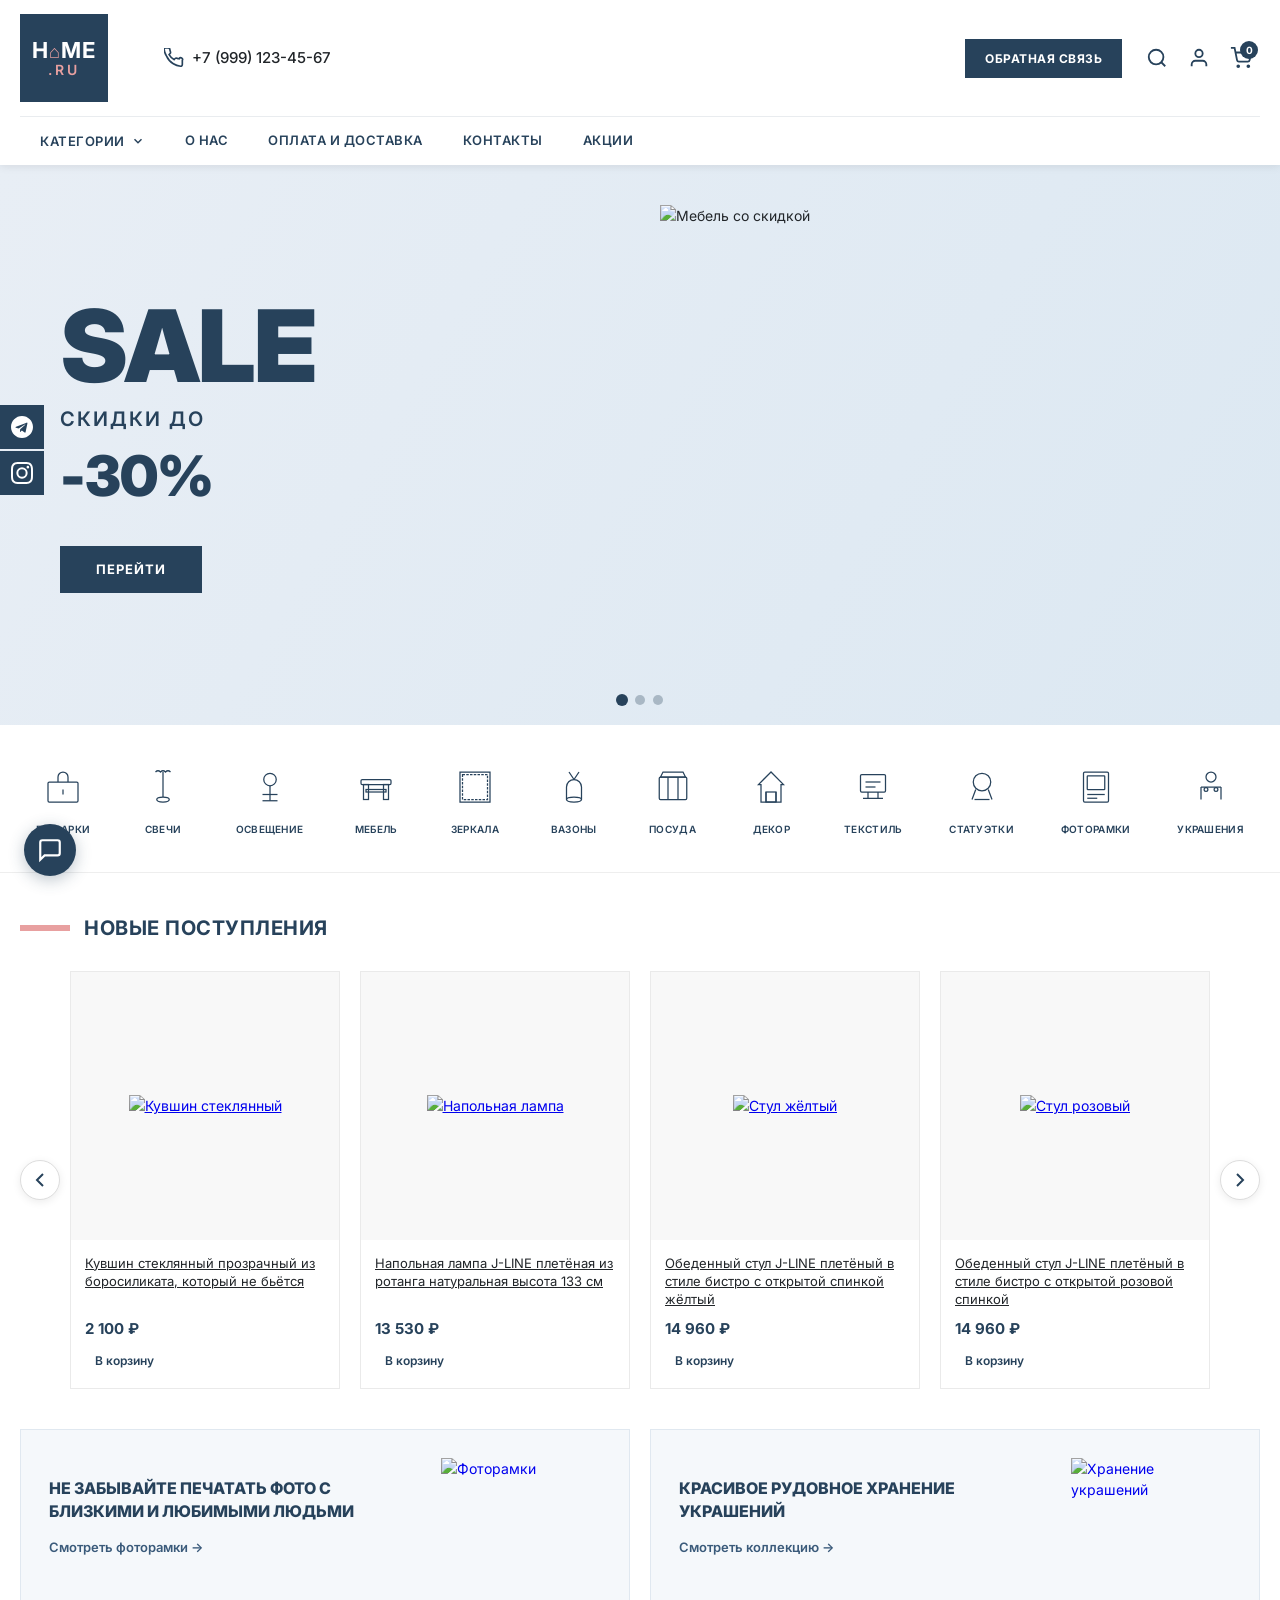
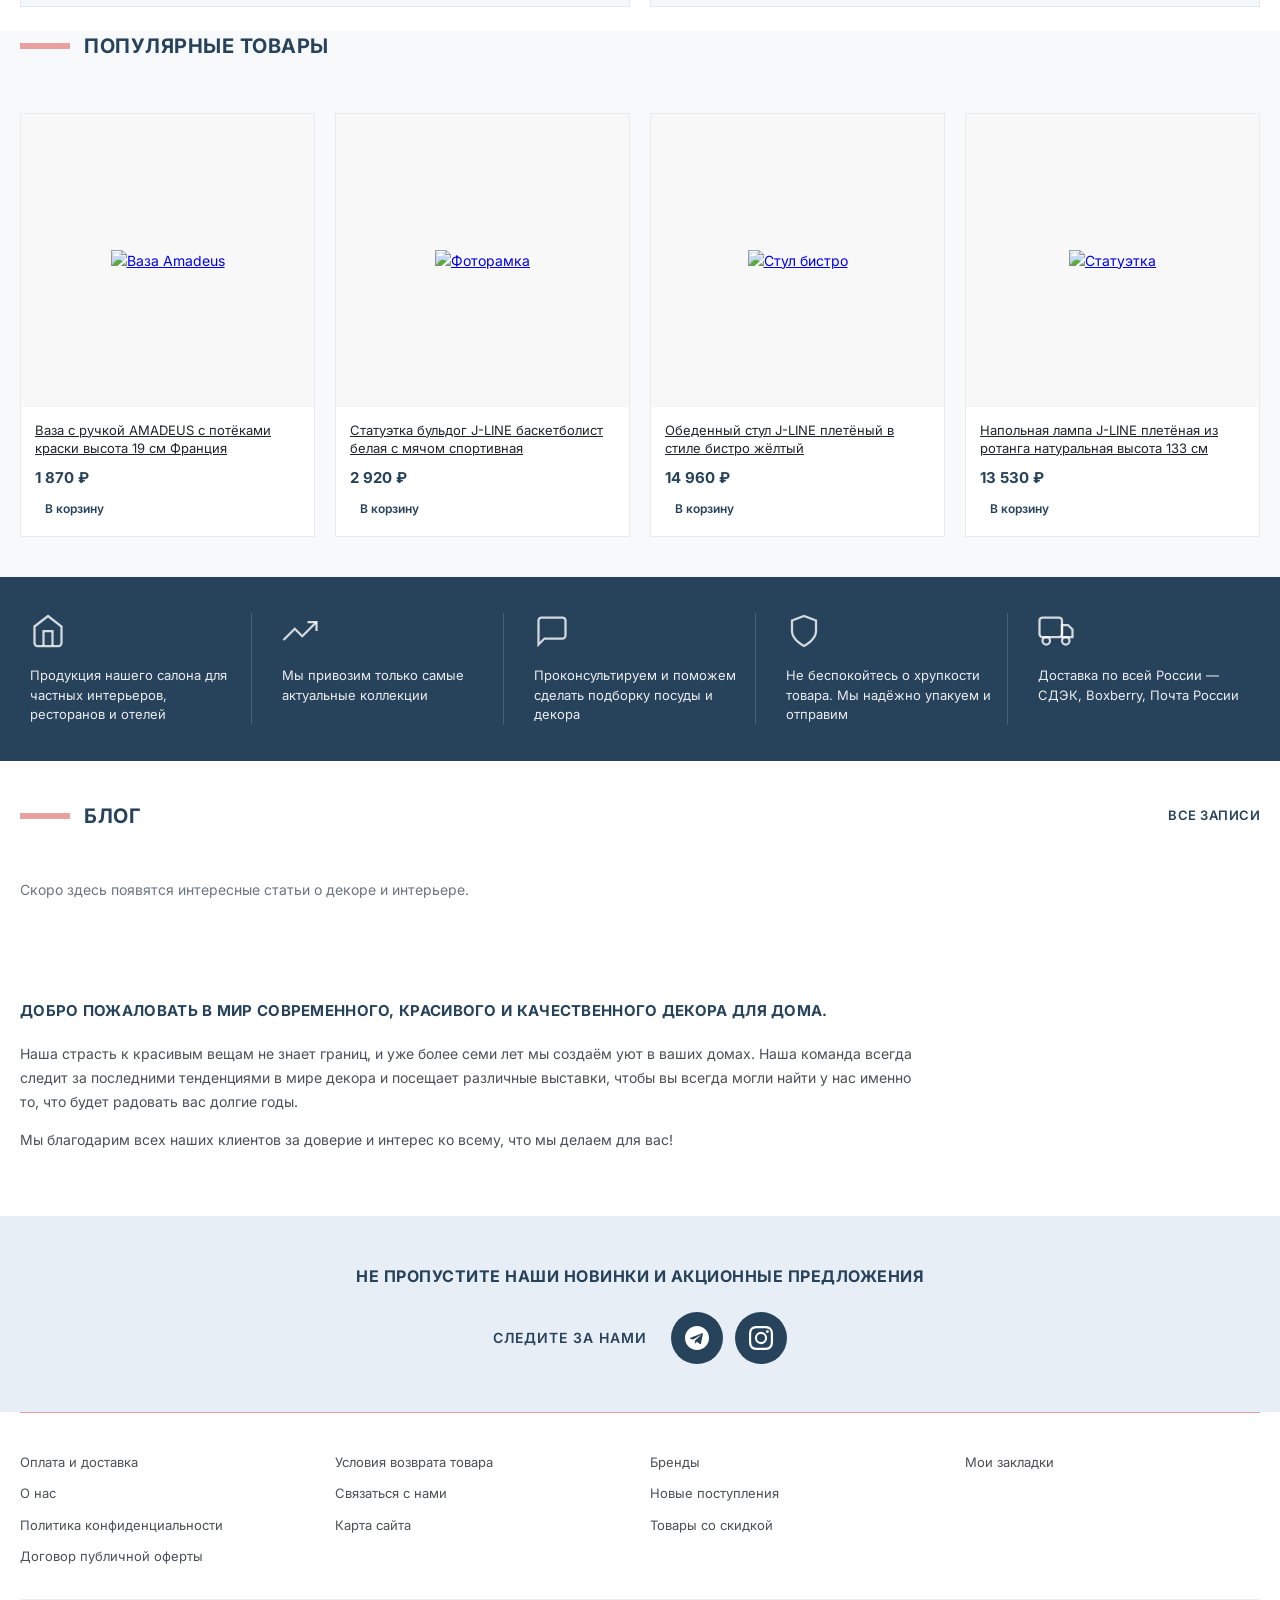
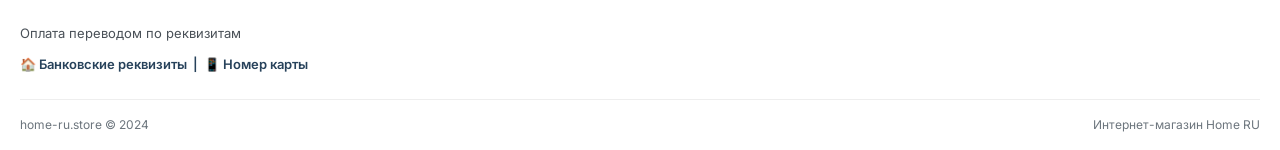
==== commit d5c3f780: "fix: complete rewrite of all pages - fixed broken encoding, Russian text everywhere" ====
--- a/index.html
+++ b/index.html
@@ -1,10 +1,10 @@
-﻿<!DOCTYPE html>
+<!DOCTYPE html>
 <html lang="ru">
 <head>
   <meta charset="UTF-8"/>
   <meta name="viewport" content="width=device-width, initial-scale=1, maximum-scale=1, user-scalable=0"/>
-  <title>Home UA вЂ” РРЅС‚РµСЂРЅРµС‚-РјР°РіР°Р·РёРЅ РґРµРєРѕСЂР°, РїРѕСЃСѓРґС‹ Рё РїСЂРµРґРјРµС‚РѕРІ РёРЅС‚РµСЂСЊРµСЂР° РµРІСЂРѕРїРµР№СЃРєРёС… С„Р°Р±СЂРёРє</title>
-  <meta name="description" content="Home UA вЂ” РёРЅС‚РµСЂРЅРµС‚-РјР°РіР°Р·РёРЅ РґРµРєРѕСЂР°, РїРѕСЃСѓРґС‹ Рё РїСЂРµРґРјРµС‚РѕРІ РёРЅС‚РµСЂСЊРµСЂР° РѕС‚ РІРµРґСѓС‰РёС… РµРІСЂРѕРїРµР№СЃРєРёС… С„Р°Р±СЂРёРє. РЁРёСЂРѕРєРёР№ Р°СЃСЃРѕСЂС‚РёРјРµРЅС‚, РґРѕСЃС‚Р°РІРєР° РїРѕ РІСЃРµР№ РЈРєСЂР°РёРЅРµ."/>
+  <title>Home RU — Интернет-магазин декора, посуды и предметов интерьера</title>
+  <meta name="description" content="Home RU — интернет-магазин декора, посуды и предметов интерьера от ведущих европейских фабрик. Широкий ассортимент, доставка по всей России."/>
   <link rel="preconnect" href="https://fonts.googleapis.com">
   <link rel="preconnect" href="https://fonts.gstatic.com" crossorigin>
   <link href="https://fonts.googleapis.com/css2?family=Inter:wght@300;400;500;600;700&display=swap" rel="stylesheet">
@@ -13,7 +13,6 @@
 </head>
 <body>
 
-<!-- Shared header (injected by components.js) -->
 <div id="site-header-placeholder"></div>
 
 <!-- HERO SLIDER -->
@@ -25,12 +24,12 @@
         <div class="slide-content">
           <div class="slide-text">
             <div class="sale-big">SALE</div>
-            <div class="sale-sub">РЎРљРР”РљР Р”Рћ</div>
+            <div class="sale-sub">СКИДКИ ДО</div>
             <div class="sale-percent">-30%</div>
-            <a href="sale.html" class="slide-btn">РџР•Р Р•Р™РўР</a>
+            <a href="sale.html" class="slide-btn">ПЕРЕЙТИ</a>
           </div>
           <div class="slide-image">
-            <img src="https://images.unsplash.com/photo-1555041469-a586c61ea9bc?w=700&q=80" alt="РњРµР±РµР»СЊ СЃРѕ СЃРєРёРґРєРѕР№" loading="eager"/>
+            <img src="https://images.unsplash.com/photo-1555041469-a586c61ea9bc?w=700&q=80" alt="Мебель со скидкой" loading="eager"/>
           </div>
         </div>
       </div>
@@ -38,13 +37,13 @@
       <div class="slide">
         <div class="slide-content slide-content--2">
           <div class="slide-text">
-            <div class="slide-label">РќРћР’РђРЇ РљРћР›Р›Р•РљР¦РРЇ</div>
-            <div class="slide-title2">Р”РµРєРѕСЂ РґР»СЏ РІР°С€РµРіРѕ РґРѕРјР°</div>
-            <div class="slide-subtitle">РћС‚ РІРµРґСѓС‰РёС… РµРІСЂРѕРїРµР№СЃРєРёС… С„Р°Р±СЂРёРє</div>
-            <a href="category.html?cat=decor" class="slide-btn">РЎРњРћРўР Р•РўР¬</a>
+            <div class="slide-label">НОВАЯ КОЛЛЕКЦИЯ</div>
+            <div class="slide-title2">Декор для вашего дома</div>
+            <div class="slide-subtitle">От ведущих европейских фабрик</div>
+            <a href="category.html?cat=decor" class="slide-btn">СМОТРЕТЬ</a>
           </div>
           <div class="slide-image">
-            <img src="https://images.unsplash.com/photo-1586023492125-27b2c045efd7?w=700&q=80" alt="Р”РµРєРѕСЂ РґРѕРјР°" loading="lazy"/>
+            <img src="https://images.unsplash.com/photo-1586023492125-27b2c045efd7?w=700&q=80" alt="Декор дома" loading="lazy"/>
           </div>
         </div>
       </div>
@@ -52,18 +51,17 @@
       <div class="slide">
         <div class="slide-content slide-content--3">
           <div class="slide-text">
-            <div class="slide-label">Р­РљРЎРљР›Р®Р—РР’</div>
-            <div class="slide-title2">РџРѕСЃСѓРґР° Рё РєСѓС…РѕРЅРЅР°СЏ СѓС‚РІР°СЂСЊ</div>
-            <div class="slide-subtitle">РљР°С‡РµСЃС‚РІРѕ РёР· Р•РІСЂРѕРїС‹ РїСЂСЏРјРѕ РЅР° РІР°С€Сѓ РєСѓС…РЅСЋ</div>
-            <a href="category.html?cat=dishes" class="slide-btn">РљРђРўРђР›РћР“</a>
+            <div class="slide-label">ЭКСКЛЮЗИВ</div>
+            <div class="slide-title2">Посуда и кухонная утварь</div>
+            <div class="slide-subtitle">Качество из Европы прямо на вашу кухню</div>
+            <a href="category.html?cat=dishes" class="slide-btn">КАТАЛОГ</a>
           </div>
           <div class="slide-image">
-            <img src="https://images.unsplash.com/photo-1556909114-f6e7ad7d3136?w=700&q=80" alt="РџРѕСЃСѓРґР°" loading="lazy"/>
-          </div>
-        </div>
-      </div>
-    </div>
-    <!-- Slider dots -->
+            <img src="https://images.unsplash.com/photo-1556909114-f6e7ad7d3136?w=700&q=80" alt="Посуда" loading="lazy"/>
+          </div>
+        </div>
+      </div>
+    </div>
     <div class="slider-dots">
       <button class="dot active" onclick="goToSlide(0)" id="dot-0"></button>
       <button class="dot" onclick="goToSlide(1)" id="dot-1"></button>
@@ -82,7 +80,7 @@
             <rect x="8" y="24" width="48" height="32" rx="2"/><path d="M24 24V16a8 8 0 0116 0v8"/><line x1="32" y1="36" x2="32" y2="44"/>
           </svg>
         </div>
-        <span>РџРћР”РђР РљР</span>
+        <span>ПОДАРКИ</span>
       </a>
       <a href="category.html?cat=candles" class="icon-item">
         <div class="icon-img">
@@ -90,7 +88,7 @@
             <path d="M20 8 Q24 4 28 8 Q32 4 36 8 Q40 4 44 8"/><line x1="32" y1="8" x2="32" y2="48"/><ellipse cx="32" cy="52" rx="10" ry="4"/>
           </svg>
         </div>
-        <span>РЎР’Р•Р§Р</span>
+        <span>СВЕЧИ</span>
       </a>
       <a href="category.html?cat=lighting" class="icon-item">
         <div class="icon-img">
@@ -99,7 +97,7 @@
             <line x1="20" y1="44" x2="44" y2="44"/>
           </svg>
         </div>
-        <span>РћРЎР’Р•Р©Р•РќРР•</span>
+        <span>ОСВЕЩЕНИЕ</span>
       </a>
       <a href="category.html?cat=furniture" class="icon-item">
         <div class="icon-img">
@@ -108,7 +106,7 @@
             <rect x="16" y="36" width="32" height="4"/>
           </svg>
         </div>
-        <span>РњР•Р‘Р•Р›Р¬</span>
+        <span>МЕБЕЛЬ</span>
       </a>
       <a href="category.html?cat=mirrors" class="icon-item">
         <div class="icon-img">
@@ -116,7 +114,7 @@
             <path d="M8 8h48v48H8z"/><path d="M12 12h40v40H12z" stroke-dasharray="4 2"/>
           </svg>
         </div>
-        <span>Р—Р•Р РљРђР›Рђ</span>
+        <span>ЗЕРКАЛА</span>
       </a>
       <a href="category.html?cat=vases" class="icon-item">
         <div class="icon-img">
@@ -125,7 +123,7 @@
             <path d="M32 20 Q36 14 40 8M32 20 Q28 14 24 8"/>
           </svg>
         </div>
-        <span>Р’РђР—РћРќР«</span>
+        <span>ВАЗОНЫ</span>
       </a>
       <a href="category.html?cat=dishes" class="icon-item">
         <div class="icon-img">
@@ -134,7 +132,7 @@
             <line x1="24" y1="16" x2="24" y2="52"/><line x1="40" y1="16" x2="40" y2="52"/>
           </svg>
         </div>
-        <span>РџРћРЎРЈР”Рђ</span>
+        <span>ПОСУДА</span>
       </a>
       <a href="category.html?cat=decor" class="icon-item">
         <div class="icon-img">
@@ -143,7 +141,7 @@
             <rect x="24" y="40" width="16" height="16"/>
           </svg>
         </div>
-        <span>Р”Р•РљРћР </span>
+        <span>ДЕКОР</span>
       </a>
       <a href="category.html?cat=textile" class="icon-item">
         <div class="icon-img">
@@ -153,7 +151,7 @@
             <line x1="20" y1="24" x2="44" y2="24"/><line x1="20" y1="32" x2="36" y2="32"/>
           </svg>
         </div>
-        <span>РўР•РљРЎРўРР›Р¬</span>
+        <span>ТЕКСТИЛЬ</span>
       </a>
       <a href="category.html?cat=figurines" class="icon-item">
         <div class="icon-img">
@@ -161,7 +159,7 @@
             <circle cx="32" cy="24" r="14"/><path d="M22 36l-6 16M42 36l6 16"/><line x1="20" y1="52" x2="44" y2="52"/>
           </svg>
         </div>
-        <span>РЎРўРђРўРЈР­РўРљР</span>
+        <span>СТАТУЭТКИ</span>
       </a>
       <a href="category.html?cat=frames" class="icon-item">
         <div class="icon-img">
@@ -171,7 +169,7 @@
             <line x1="18" y1="44" x2="46" y2="44"/><line x1="18" y1="50" x2="34" y2="50"/>
           </svg>
         </div>
-        <span>Р¤РћРўРћР РђРњРљР</span>
+        <span>ФОТОРАМКИ</span>
       </a>
       <a href="category.html?cat=jewelry" class="icon-item">
         <div class="icon-img">
@@ -181,7 +179,7 @@
             <circle cx="24" cy="36" r="3"/><circle cx="40" cy="36" r="3"/>
           </svg>
         </div>
-        <span>РЈРљР РђРЁР•РќРРЇ</span>
+        <span>УКРАШЕНИЯ</span>
       </a>
     </div>
   </div>
@@ -193,7 +191,7 @@
     <div class="section-header">
       <div class="section-title-wrap">
         <span class="section-accent"></span>
-        <h2 class="section-title">РќРћР’Р«Р• РџРћРЎРўРЈРџР›Р•РќРРЇ</h2>
+        <h2 class="section-title">НОВЫЕ ПОСТУПЛЕНИЯ</h2>
       </div>
     </div>
     <div class="products-slider">
@@ -204,97 +202,97 @@
         <div class="products-track" id="products-track">
           <div class="product-card">
             <div class="product-img-wrap">
-              <a href="product.html?id=pitcher-glass"><img src="https://images.unsplash.com/photo-1567016432779-094069958ea5?w=400&q=80" alt="РљСѓРІС€РёРЅ СЃС‚РµРєР»СЏРЅРЅС‹Р№" loading="lazy"/></a>
-            </div>
-            <div class="product-info">
-              <a href="product.html?id=pitcher-glass" class="product-name">РљСѓРІС€РёРЅ СЃС‚РµРєР»СЏРЅРЅС‹Р№ РїСЂРѕР·СЂР°С‡РЅС‹Р№ РёР· Р±РѕСЂРѕСЃРёР»РёРєР°С‚Р°, РєРѕС‚РѕСЂС‹Р№ РЅРµ Р±СЊС‘С‚СЃСЏ</a>
-              <div class="product-footer">
-                <span class="product-price">2 100 в‚ґ</span>
-                <button class="add-to-cart-btn">Р’ РєРѕСЂР·РёРЅСѓ</button>
-              </div>
-            </div>
-          </div>
-          <div class="product-card">
-            <div class="product-img-wrap">
-              <a href="product.html?id=lamp-floor"><img src="https://images.unsplash.com/photo-1507003211169-0a1dd7228f2d?w=400&q=80" alt="РќР°РїРѕР»СЊРЅР°СЏ Р»Р°РјРїР°" loading="lazy"/></a>
-            </div>
-            <div class="product-info">
-              <a href="product.html?id=lamp-floor" class="product-name">РќР°РїРѕР»СЊРЅР°СЏ Р»Р°РјРїР° J-LINE РїР»РµС‚С‘РЅР°СЏ РёР· СЂРѕС‚Р°РЅРіР° РЅР°С‚СѓСЂР°Р»СЊРЅР°СЏ РІС‹СЃРѕС‚Р° 133 СЃРј</a>
-              <div class="product-footer">
-                <span class="product-price">13 530 в‚ґ</span>
-                <button class="add-to-cart-btn">Р’ РєРѕСЂР·РёРЅСѓ</button>
-              </div>
-            </div>
-          </div>
-          <div class="product-card">
-            <div class="product-img-wrap">
-              <a href="product.html?id=chair-yellow"><img src="https://images.unsplash.com/photo-1555041469-a586c61ea9bc?w=400&q=80" alt="РЎС‚СѓР» Р¶С‘Р»С‚С‹Р№" loading="lazy"/></a>
-            </div>
-            <div class="product-info">
-              <a href="product.html?id=chair-yellow" class="product-name">РћР±РµРґРµРЅРЅС‹Р№ СЃС‚СѓР» J-LINE РїР»РµС‚С‘РЅС‹Р№ РІ СЃС‚РёР»Рµ Р±РёСЃС‚СЂРѕ СЃ РѕС‚РєСЂС‹С‚РѕР№ СЃРїРёРЅРєРѕР№ Р¶С‘Р»С‚С‹Р№</a>
-              <div class="product-footer">
-                <span class="product-price">14 960 в‚ґ</span>
-                <button class="add-to-cart-btn">Р’ РєРѕСЂР·РёРЅСѓ</button>
-              </div>
-            </div>
-          </div>
-          <div class="product-card">
-            <div class="product-img-wrap">
-              <a href="product.html?id=chair-pink"><img src="https://images.unsplash.com/photo-1586023492125-27b2c045efd7?w=400&q=80" alt="РЎС‚СѓР» СЂРѕР·РѕРІС‹Р№" loading="lazy"/></a>
-            </div>
-            <div class="product-info">
-              <a href="product.html?id=chair-pink" class="product-name">РћР±РµРґРµРЅРЅС‹Р№ СЃС‚СѓР» J-LINE РїР»РµС‚С‘РЅС‹Р№ РІ СЃС‚РёР»Рµ Р±РёСЃС‚СЂРѕ СЃ РѕС‚РєСЂС‹С‚РѕР№ СЂРѕР·РѕРІРѕР№ СЃРїРёРЅРєРѕР№</a>
-              <div class="product-footer">
-                <span class="product-price">14 960 в‚ґ</span>
-                <button class="add-to-cart-btn">Р’ РєРѕСЂР·РёРЅСѓ</button>
-              </div>
-            </div>
-          </div>
-          <div class="product-card">
-            <div class="product-img-wrap">
-              <a href="product.html?id=figurine-bulldog"><img src="https://images.unsplash.com/photo-1578500494198-246f612d3b3d?w=400&q=80" alt="РЎС‚Р°С‚СѓСЌС‚РєР° Р±СѓР»СЊРґРѕРі" loading="lazy"/></a>
-            </div>
-            <div class="product-info">
-              <a href="product.html?id=figurine-bulldog" class="product-name">РЎС‚Р°С‚СѓСЌС‚РєР° Р±СѓР»СЊРґРѕРі J-LINE Р±Р°СЃРєРµС‚Р±РѕР»РёСЃС‚ Р±РµР»Р°СЏ СЃ РјСЏС‡РѕРј СЃРїРѕСЂС‚РёРІРЅР°СЏ РІС‹СЃРѕС‚Р° 25 СЃРј</a>
-              <div class="product-footer">
-                <span class="product-price">2 920 в‚ґ</span>
-                <button class="add-to-cart-btn">Р’ РєРѕСЂР·РёРЅСѓ</button>
-              </div>
-            </div>
-          </div>
-          <div class="product-card">
-            <div class="product-img-wrap">
-              <a href="product.html?id=vase-amadeus"><img src="https://images.unsplash.com/photo-1556909114-f6e7ad7d3136?w=400&q=80" alt="Р’Р°Р·Р° Amadeus" loading="lazy"/></a>
-            </div>
-            <div class="product-info">
-              <a href="product.html?id=vase-amadeus" class="product-name">Р’Р°Р·Р° СЃ СЂСѓС‡РєРѕР№ AMADEUS СЃ РїРѕС‚С‘РєР°РјРё РєСЂР°СЃРєРё РІС‹СЃРѕС‚Р° 19 СЃРј Р¤СЂР°РЅС†РёСЏ</a>
-              <div class="product-footer">
-                <span class="product-price">1 870 в‚ґ</span>
-                <button class="add-to-cart-btn">Р’ РєРѕСЂР·РёРЅСѓ</button>
-              </div>
-            </div>
-          </div>
-          <div class="product-card">
-            <div class="product-img-wrap">
-              <a href="product.html?id=pitcher-glass"><img src="https://images.unsplash.com/photo-1581783342308-f792dbdd27c5?w=400&q=80" alt="Р’Р°Р·Р°" loading="lazy"/></a>
-            </div>
-            <div class="product-info">
-              <a href="#" class="product-name">Р¤РѕС‚РѕСЂР°РјРєР° J-LINE РјРµС‚Р°Р»Р»РёС‡РµСЃРєР°СЏ СЃРµСЂРµР±СЂРёСЃС‚РѕРіРѕ С†РІРµС‚Р° 13x18 СЃРј Р‘РµР»СЊРіРёСЏ</a>
-              <div class="product-footer">
-                <span class="product-price">680 в‚ґ</span>
-                <button class="add-to-cart-btn">Р’ РєРѕСЂР·РёРЅСѓ</button>
-              </div>
-            </div>
-          </div>
-          <div class="product-card">
-            <div class="product-img-wrap">
-              <a href="product.html?id=lamp-floor"><img src="https://images.unsplash.com/photo-1594938298603-c8148c4b3b8c?w=400&q=80" alt="РљРѕР»СЊС†Р° РґР»СЏ СЃР°Р»С„РµС‚РѕРє" loading="lazy"/></a>
-            </div>
-            <div class="product-info">
-              <a href="#" class="product-name">РљРѕР»СЊС†Р° РґР»СЏ СЃР°Р»С„РµС‚РѕРє J-LINE РёР· Р±Р°РјР±СѓРєР° РєРѕРјРїР»РµРєС‚ РёР· 6 РЅР°С‚СѓСЂР°Р»СЊРЅРѕРіРѕ С†РІРµС‚Р°</a>
-              <div class="product-footer">
-                <span class="product-price">880 в‚ґ</span>
-                <button class="add-to-cart-btn">Р’ РєРѕСЂР·РёРЅСѓ</button>
+              <a href="product.html?id=pitcher-glass"><img src="https://images.unsplash.com/photo-1567016432779-094069958ea5?w=400&q=80" alt="Кувшин стеклянный" loading="lazy"/></a>
+            </div>
+            <div class="product-info">
+              <a href="product.html?id=pitcher-glass" class="product-name">Кувшин стеклянный прозрачный из боросиликата, который не бьётся</a>
+              <div class="product-footer">
+                <span class="product-price">2 100 ₽</span>
+                <button class="add-to-cart-btn">В корзину</button>
+              </div>
+            </div>
+          </div>
+          <div class="product-card">
+            <div class="product-img-wrap">
+              <a href="product.html?id=lamp-floor"><img src="https://images.unsplash.com/photo-1507003211169-0a1dd7228f2d?w=400&q=80" alt="Напольная лампа" loading="lazy"/></a>
+            </div>
+            <div class="product-info">
+              <a href="product.html?id=lamp-floor" class="product-name">Напольная лампа J-LINE плетёная из ротанга натуральная высота 133 см</a>
+              <div class="product-footer">
+                <span class="product-price">13 530 ₽</span>
+                <button class="add-to-cart-btn">В корзину</button>
+              </div>
+            </div>
+          </div>
+          <div class="product-card">
+            <div class="product-img-wrap">
+              <a href="product.html?id=chair-yellow"><img src="https://images.unsplash.com/photo-1555041469-a586c61ea9bc?w=400&q=80" alt="Стул жёлтый" loading="lazy"/></a>
+            </div>
+            <div class="product-info">
+              <a href="product.html?id=chair-yellow" class="product-name">Обеденный стул J-LINE плетёный в стиле бистро с открытой спинкой жёлтый</a>
+              <div class="product-footer">
+                <span class="product-price">14 960 ₽</span>
+                <button class="add-to-cart-btn">В корзину</button>
+              </div>
+            </div>
+          </div>
+          <div class="product-card">
+            <div class="product-img-wrap">
+              <a href="product.html?id=chair-pink"><img src="https://images.unsplash.com/photo-1586023492125-27b2c045efd7?w=400&q=80" alt="Стул розовый" loading="lazy"/></a>
+            </div>
+            <div class="product-info">
+              <a href="product.html?id=chair-pink" class="product-name">Обеденный стул J-LINE плетёный в стиле бистро с открытой розовой спинкой</a>
+              <div class="product-footer">
+                <span class="product-price">14 960 ₽</span>
+                <button class="add-to-cart-btn">В корзину</button>
+              </div>
+            </div>
+          </div>
+          <div class="product-card">
+            <div class="product-img-wrap">
+              <a href="product.html?id=figurine-bulldog"><img src="https://images.unsplash.com/photo-1578500494198-246f612d3b3d?w=400&q=80" alt="Статуэтка бульдог" loading="lazy"/></a>
+            </div>
+            <div class="product-info">
+              <a href="product.html?id=figurine-bulldog" class="product-name">Статуэтка бульдог J-LINE баскетболист белая с мячом спортивная высота 25 см</a>
+              <div class="product-footer">
+                <span class="product-price">2 920 ₽</span>
+                <button class="add-to-cart-btn">В корзину</button>
+              </div>
+            </div>
+          </div>
+          <div class="product-card">
+            <div class="product-img-wrap">
+              <a href="product.html?id=vase-amadeus"><img src="https://images.unsplash.com/photo-1556909114-f6e7ad7d3136?w=400&q=80" alt="Ваза Amadeus" loading="lazy"/></a>
+            </div>
+            <div class="product-info">
+              <a href="product.html?id=vase-amadeus" class="product-name">Ваза с ручкой AMADEUS с потёками краски высота 19 см Франция</a>
+              <div class="product-footer">
+                <span class="product-price">1 870 ₽</span>
+                <button class="add-to-cart-btn">В корзину</button>
+              </div>
+            </div>
+          </div>
+          <div class="product-card">
+            <div class="product-img-wrap">
+              <a href="#"><img src="https://images.unsplash.com/photo-1581783342308-f792dbdd27c5?w=400&q=80" alt="Ваза декоративная" loading="lazy"/></a>
+            </div>
+            <div class="product-info">
+              <a href="#" class="product-name">Ваза декоративная керамическая ручная работа высота 30 см</a>
+              <div class="product-footer">
+                <span class="product-price">3 240 ₽</span>
+                <button class="add-to-cart-btn">В корзину</button>
+              </div>
+            </div>
+          </div>
+          <div class="product-card">
+            <div class="product-img-wrap">
+              <a href="#"><img src="https://images.unsplash.com/photo-1594938298603-c8148c4b3b8c?w=400&q=80" alt="Фоторамка" loading="lazy"/></a>
+            </div>
+            <div class="product-info">
+              <a href="#" class="product-name">Фоторамка J-LINE металлическая серебристого цвета 13x18 см Бельгия</a>
+              <div class="product-footer">
+                <span class="product-price">680 ₽</span>
+                <button class="add-to-cart-btn">В корзину</button>
               </div>
             </div>
           </div>
@@ -313,20 +311,20 @@
     <div class="banners-grid">
       <a href="category.html?cat=frames" class="banner-item banner-photos">
         <div class="banner-content">
-          <h3>РќР• Р—РђР‘Р«Р’РђР™РўР• РџР•Р§РђРўРђРўР¬ Р¤РћРўРћ РЎ Р‘Р›РР—РљРРњР Р Р›Р®Р‘РРњР«РњР Р›Р®Р”Р¬РњР</h3>
-          <span class="banner-link">РЎРјРѕС‚СЂРµС‚СЊ С„РѕС‚РѕСЂР°РјРєРё в†’</span>
+          <h3>НЕ ЗАБЫВАЙТЕ ПЕЧАТАТЬ ФОТО С БЛИЗКИМИ И ЛЮБИМЫМИ ЛЮДЬМИ</h3>
+          <span class="banner-link">Смотреть фоторамки →</span>
         </div>
         <div class="banner-img-wrap">
-          <img src="https://images.unsplash.com/photo-1452587925148-ce544e77e70d?w=400&q=80" alt="Р¤РѕС‚РѕСЂР°РјРєРё" loading="lazy"/>
+          <img src="https://images.unsplash.com/photo-1452587925148-ce544e77e70d?w=400&q=80" alt="Фоторамки" loading="lazy"/>
         </div>
       </a>
       <a href="category.html?cat=jewelry" class="banner-item banner-jewelry">
         <div class="banner-content">
-          <h3>РљР РђРЎРР’РћР• Р РЈР”РћР‘РќРћР• РҐР РђРќР•РќРР• РЈРљР РђРЁР•РќРР™</h3>
-          <span class="banner-link">РЎРјРѕС‚СЂРµС‚СЊ РєРѕР»Р»РµРєС†РёСЋ в†’</span>
+          <h3>КРАСИВОЕ РУДОВНОЕ ХРАНЕНИЕ УКРАШЕНИЙ</h3>
+          <span class="banner-link">Смотреть коллекцию →</span>
         </div>
         <div class="banner-img-wrap">
-          <img src="https://images.unsplash.com/photo-1515562141207-7a88fb7ce338?w=400&q=80" alt="РҐСЂР°РЅРµРЅРёРµ СѓРєСЂР°С€РµРЅРёР№" loading="lazy"/>
+          <img src="https://images.unsplash.com/photo-1515562141207-7a88fb7ce338?w=400&q=80" alt="Хранение украшений" loading="lazy"/>
         </div>
       </a>
     </div>
@@ -339,55 +337,55 @@
     <div class="section-header">
       <div class="section-title-wrap">
         <span class="section-accent"></span>
-        <h2 class="section-title">РџРћРџРЈР›РЇР РќР«Р• РўРћР’РђР Р«</h2>
+        <h2 class="section-title">ПОПУЛЯРНЫЕ ТОВАРЫ</h2>
       </div>
     </div>
     <div class="products-grid-4">
       <div class="product-card">
         <div class="product-img-wrap">
-          <a href="product.html?id=vase-amadeus"><img src="https://images.unsplash.com/photo-1581783342308-f792dbdd27c5?w=400&q=80" alt="Р’Р°Р·Р° Amadeus" loading="lazy"/></a>
+          <a href="product.html?id=vase-amadeus"><img src="https://images.unsplash.com/photo-1581783342308-f792dbdd27c5?w=400&q=80" alt="Ваза Amadeus" loading="lazy"/></a>
         </div>
         <div class="product-info">
-          <a href="product.html?id=vase-amadeus" class="product-name">Р’Р°Р·Р° СЃ СЂСѓС‡РєРѕР№ AMADEUS СЃ РїРѕС‚С‘РєР°РјРё РєСЂР°СЃРєРё РІС‹СЃРѕС‚Р° 19 СЃРј Р¤СЂР°РЅС†РёСЏ</a>
+          <a href="product.html?id=vase-amadeus" class="product-name">Ваза с ручкой AMADEUS с потёками краски высота 19 см Франция</a>
           <div class="product-footer">
-            <span class="product-price">1 870 в‚ґ</span>
-            <button class="add-to-cart-btn">Р’ РєРѕСЂР·РёРЅСѓ</button>
+            <span class="product-price">1 870 ₽</span>
+            <button class="add-to-cart-btn">В корзину</button>
           </div>
         </div>
       </div>
       <div class="product-card">
         <div class="product-img-wrap">
-          <a href="product.html?id=figurine-bulldog"><img src="https://images.unsplash.com/photo-1605460375648-278bcbd579a6?w=400&q=80" alt="Р¤РѕС‚РѕСЂР°РјРєР°" loading="lazy"/></a>
+          <a href="product.html?id=figurine-bulldog"><img src="https://images.unsplash.com/photo-1605460375648-278bcbd579a6?w=400&q=80" alt="Фоторамка" loading="lazy"/></a>
         </div>
         <div class="product-info">
-          <a href="product.html?id=figurine-bulldog" class="product-name">РЎС‚Р°С‚СѓСЌС‚РєР° Р±СѓР»СЊРґРѕРі J-LINE Р±Р°СЃРєРµС‚Р±РѕР»РёСЃС‚ Р±РµР»Р°СЏ СЃ РјСЏС‡РѕРј СЃРїРѕСЂС‚РёРІРЅР°СЏ</a>
+          <a href="product.html?id=figurine-bulldog" class="product-name">Статуэтка бульдог J-LINE баскетболист белая с мячом спортивная</a>
           <div class="product-footer">
-            <span class="product-price">2 920 в‚ґ</span>
-            <button class="add-to-cart-btn">Р’ РєРѕСЂР·РёРЅСѓ</button>
+            <span class="product-price">2 920 ₽</span>
+            <button class="add-to-cart-btn">В корзину</button>
           </div>
         </div>
       </div>
       <div class="product-card">
         <div class="product-img-wrap">
-          <a href="product.html?id=chair-yellow"><img src="https://images.unsplash.com/photo-1565193566173-7a0ee3dbe261?w=400&q=80" alt="РљРѕР»СЊС†Р° РґР»СЏ СЃР°Р»С„РµС‚РѕРє" loading="lazy"/></a>
+          <a href="product.html?id=chair-yellow"><img src="https://images.unsplash.com/photo-1565193566173-7a0ee3dbe261?w=400&q=80" alt="Стул бистро" loading="lazy"/></a>
         </div>
         <div class="product-info">
-          <a href="product.html?id=chair-yellow" class="product-name">РћР±РµРґРµРЅРЅС‹Р№ СЃС‚СѓР» J-LINE РїР»РµС‚С‘РЅС‹Р№ РІ СЃС‚РёР»Рµ Р±РёСЃС‚СЂРѕ Р¶С‘Р»С‚С‹Р№</a>
+          <a href="product.html?id=chair-yellow" class="product-name">Обеденный стул J-LINE плетёный в стиле бистро жёлтый</a>
           <div class="product-footer">
-            <span class="product-price">14 960 в‚ґ</span>
-            <button class="add-to-cart-btn">Р’ РєРѕСЂР·РёРЅСѓ</button>
+            <span class="product-price">14 960 ₽</span>
+            <button class="add-to-cart-btn">В корзину</button>
           </div>
         </div>
       </div>
       <div class="product-card">
         <div class="product-img-wrap">
-          <a href="product.html?id=lamp-floor"><img src="https://images.unsplash.com/photo-1636622433525-127afdf3662d?w=400&q=80" alt="РЎС‚Р°С‚СѓСЌС‚РєР°" loading="lazy"/></a>
+          <a href="product.html?id=lamp-floor"><img src="https://images.unsplash.com/photo-1636622433525-127afdf3662d?w=400&q=80" alt="Статуэтка" loading="lazy"/></a>
         </div>
         <div class="product-info">
-          <a href="product.html?id=lamp-floor" class="product-name">РќР°РїРѕР»СЊРЅР°СЏ Р»Р°РјРїР° J-LINE РїР»РµС‚С‘РЅР°СЏ РёР· СЂРѕС‚Р°РЅРіР° РЅР°С‚СѓСЂР°Р»СЊРЅР°СЏ РІС‹СЃРѕС‚Р° 133 СЃРј</a>
+          <a href="product.html?id=lamp-floor" class="product-name">Напольная лампа J-LINE плетёная из ротанга натуральная высота 133 см</a>
           <div class="product-footer">
-            <span class="product-price">13 530 в‚ґ</span>
-            <button class="add-to-cart-btn">Р’ РєРѕСЂР·РёРЅСѓ</button>
+            <span class="product-price">13 530 ₽</span>
+            <button class="add-to-cart-btn">В корзину</button>
           </div>
         </div>
       </div>
@@ -405,7 +403,7 @@
             <path d="M3 9l9-7 9 7v11a2 2 0 01-2 2H5a2 2 0 01-2-2z"/><polyline points="9 22 9 12 15 12 15 22"/>
           </svg>
         </div>
-        <p>РџСЂРѕРґСѓРєС†РёСЏ РЅР°С€РµРіРѕ СЃР°Р»РѕРЅР° РґР»СЏ С‡Р°СЃС‚РЅС‹С… РёРЅС‚РµСЂСЊРµСЂРѕРІ, СЂРµСЃС‚РѕСЂР°РЅРѕРІ Рё РѕС‚РµР»РµР№</p>
+        <p>Продукция нашего салона для частных интерьеров, ресторанов и отелей</p>
       </div>
       <div class="benefit-item">
         <div class="benefit-icon">
@@ -413,7 +411,7 @@
             <polyline points="23 6 13.5 15.5 8.5 10.5 1 18"/><polyline points="17 6 23 6 23 12"/>
           </svg>
         </div>
-        <p>РњС‹ РїСЂРёРІРѕР·РёРј С‚РѕР»СЊРєРѕ СЃР°РјС‹Рµ Р°РєС‚СѓР°Р»СЊРЅС‹Рµ РєРѕР»Р»РµРєС†РёРё</p>
+        <p>Мы привозим только самые актуальные коллекции</p>
       </div>
       <div class="benefit-item">
         <div class="benefit-icon">
@@ -421,7 +419,7 @@
             <path d="M21 15a2 2 0 01-2 2H7l-4 4V5a2 2 0 012-2h14a2 2 0 012 2z"/>
           </svg>
         </div>
-        <p>РџСЂРѕРєРѕРЅСЃСѓР»СЊС‚РёСЂСѓРµРј Рё РїРѕРјРѕР¶РµРј СЃРґРµР»Р°С‚СЊ РїРѕРґР±РѕСЂРєСѓ РїРѕСЃСѓРґС‹ Рё РґРµРєРѕСЂР°</p>
+        <p>Проконсультируем и поможем сделать подборку посуды и декора</p>
       </div>
       <div class="benefit-item">
         <div class="benefit-icon">
@@ -429,7 +427,7 @@
             <path d="M12 22s8-4 8-10V5l-8-3-8 3v7c0 6 8 10 8 10z"/>
           </svg>
         </div>
-        <p>РќРµ Р±РµСЃРїРѕРєРѕР№С‚РµСЃСЊ Рѕ С…СЂСѓРїРєРѕСЃС‚Рё С‚РѕРІР°СЂР°. РњС‹ РЅР°РґС‘Р¶РЅРѕ СѓРїР°РєСѓРµРј Рё РѕС‚РїСЂР°РІРёРј</p>
+        <p>Не беспокойтесь о хрупкости товара. Мы надёжно упакуем и отправим</p>
       </div>
       <div class="benefit-item">
         <div class="benefit-icon">
@@ -438,7 +436,7 @@
             <circle cx="5.5" cy="18.5" r="2.5"/><circle cx="18.5" cy="18.5" r="2.5"/>
           </svg>
         </div>
-        <p>РќРµРІР°Р¶РЅРѕ РіРґРµ РІС‹ Р¶РёРІС‘С‚Рµ! Р”РѕСЃС‚Р°РІРєР° РїРѕ РІСЃРµР№ РЈРєСЂР°РёРЅРµ Рё Р±Р»РёР¶РЅРµРјСѓ Р·Р°СЂСѓР±РµР¶СЊСЋ</p>
+        <p>Доставка по всей России — СДЭК, Boxberry, Почта России</p>
       </div>
     </div>
   </div>
@@ -450,12 +448,12 @@
     <div class="section-header">
       <div class="section-title-wrap">
         <span class="section-accent"></span>
-        <h2 class="section-title">Р‘Р›РћР“</h2>
-      </div>
-      <a href="#" class="see-all-link">Р’РЎР• Р—РђРџРРЎР</a>
+        <h2 class="section-title">БЛОГ</h2>
+      </div>
+      <a href="#" class="see-all-link">ВСЕ ЗАПИСИ</a>
     </div>
     <div class="blog-empty">
-      <p>РЎРєРѕСЂРѕ Р·РґРµСЃСЊ РїРѕСЏРІСЏС‚СЃСЏ РёРЅС‚РµСЂРµСЃРЅС‹Рµ СЃС‚Р°С‚СЊРё Рѕ РґРµРєРѕСЂРµ Рё РёРЅС‚РµСЂСЊРµСЂРµ.</p>
+      <p>Скоро здесь появятся интересные статьи о декоре и интерьере.</p>
     </div>
   </div>
 </section>
@@ -463,13 +461,12 @@
 <!-- WELCOME TEXT -->
 <section class="welcome-section" id="about-text">
   <div class="container">
-    <h2 class="welcome-title">Р”РћР‘Р Рћ РџРћР–РђР›РћР’РђРўР¬ Р’ РњРР  РЎРћР’Р Р•РњР•РќРќРћР“Рћ, РљР РђРЎРР’РћР“Рћ Р РљРђР§Р•РЎРўР’Р•РќРќРћР“Рћ Р”Р•РљРћР Рђ Р”Р›РЇ Р”РћРњРђ.</h2>
-    <p class="welcome-text">РќР°С€Р° СЃС‚СЂР°СЃС‚СЊ Рє РєСЂР°СЃРёРІС‹Рј РІРµС‰Р°Рј РЅРµ Р·РЅР°РµС‚ РіСЂР°РЅРёС†, Рё СѓР¶Рµ Р±РѕР»РµРµ СЃРµРјРё Р»РµС‚ РјС‹ СЃРѕР·РґР°С‘Рј СѓСЋС‚ РІ РІР°С€РёС… РґРѕРјР°С…. РќР°С€Р° РєРѕРјР°РЅРґР° РІСЃРµРіРґР° СЃР»РµРґРёС‚ Р·Р° РїРѕСЃР»РµРґРЅРёРјРё С‚РµРЅРґРµРЅС†РёСЏРјРё РІ РјРёСЂРµ РґРµРєРѕСЂР° Рё РїРѕСЃРµС‰Р°РµС‚ СЂР°Р·Р»РёС‡РЅС‹Рµ РІС‹СЃС‚Р°РІРєРё, С‡С‚РѕР±С‹ РІС‹ РІСЃРµРіРґР° РјРѕРіР»Рё РЅР°Р№С‚Рё Сѓ РЅР°СЃ РёРјРµРЅРЅРѕ С‚Рѕ, С‡С‚Рѕ Р±СѓРґРµС‚ СЂР°РґРѕРІР°С‚СЊ РІР°СЃ РґРѕР»РіРёРµ РіРѕРґС‹.</p>
-    <p class="welcome-text">РњС‹ Р±Р»Р°РіРѕРґР°СЂРёРј РІСЃРµС… РЅР°С€РёС… РєР»РёРµРЅС‚РѕРІ Р·Р° РґРѕРІРµСЂРёРµ Рё РёРЅС‚РµСЂРµСЃ РєРѕ РІСЃРµРјСѓ, С‡С‚Рѕ РјС‹ РґРµР»Р°РµРј РґР»СЏ РІР°СЃ!</p>
-  </div>
-</section>
-
-<!-- Shared footer (injected by components.js) -->
+    <h2 class="welcome-title">ДОБРО ПОЖАЛОВАТЬ В МИР СОВРЕМЕННОГО, КРАСИВОГО И КАЧЕСТВЕННОГО ДЕКОРА ДЛЯ ДОМА.</h2>
+    <p class="welcome-text">Наша страсть к красивым вещам не знает границ, и уже более семи лет мы создаём уют в ваших домах. Наша команда всегда следит за последними тенденциями в мире декора и посещает различные выставки, чтобы вы всегда могли найти у нас именно то, что будет радовать вас долгие годы.</p>
+    <p class="welcome-text">Мы благодарим всех наших клиентов за доверие и интерес ко всему, что мы делаем для вас!</p>
+  </div>
+</section>
+
 <div id="site-footer-placeholder"></div>
 
 <script src="components.js"></script>
@@ -481,4 +478,3 @@
 </script>
 </body>
 </html>
-
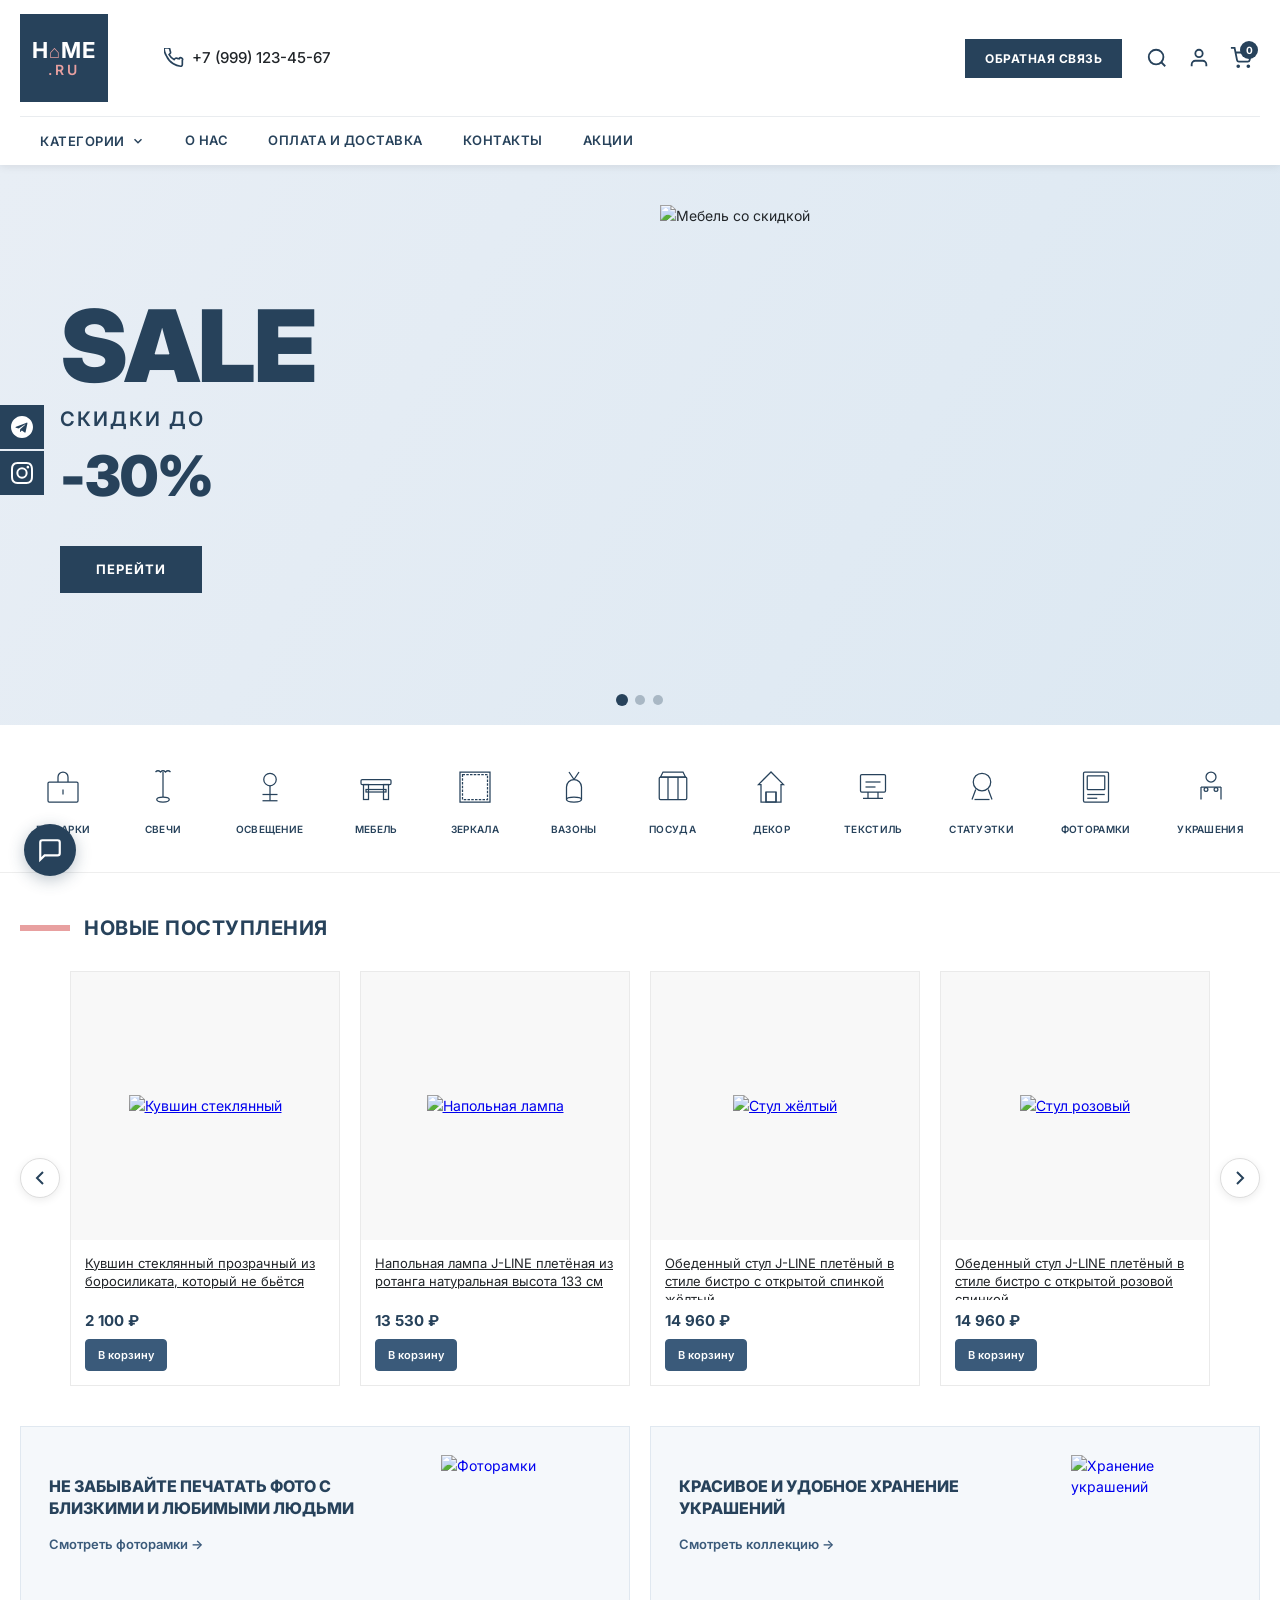
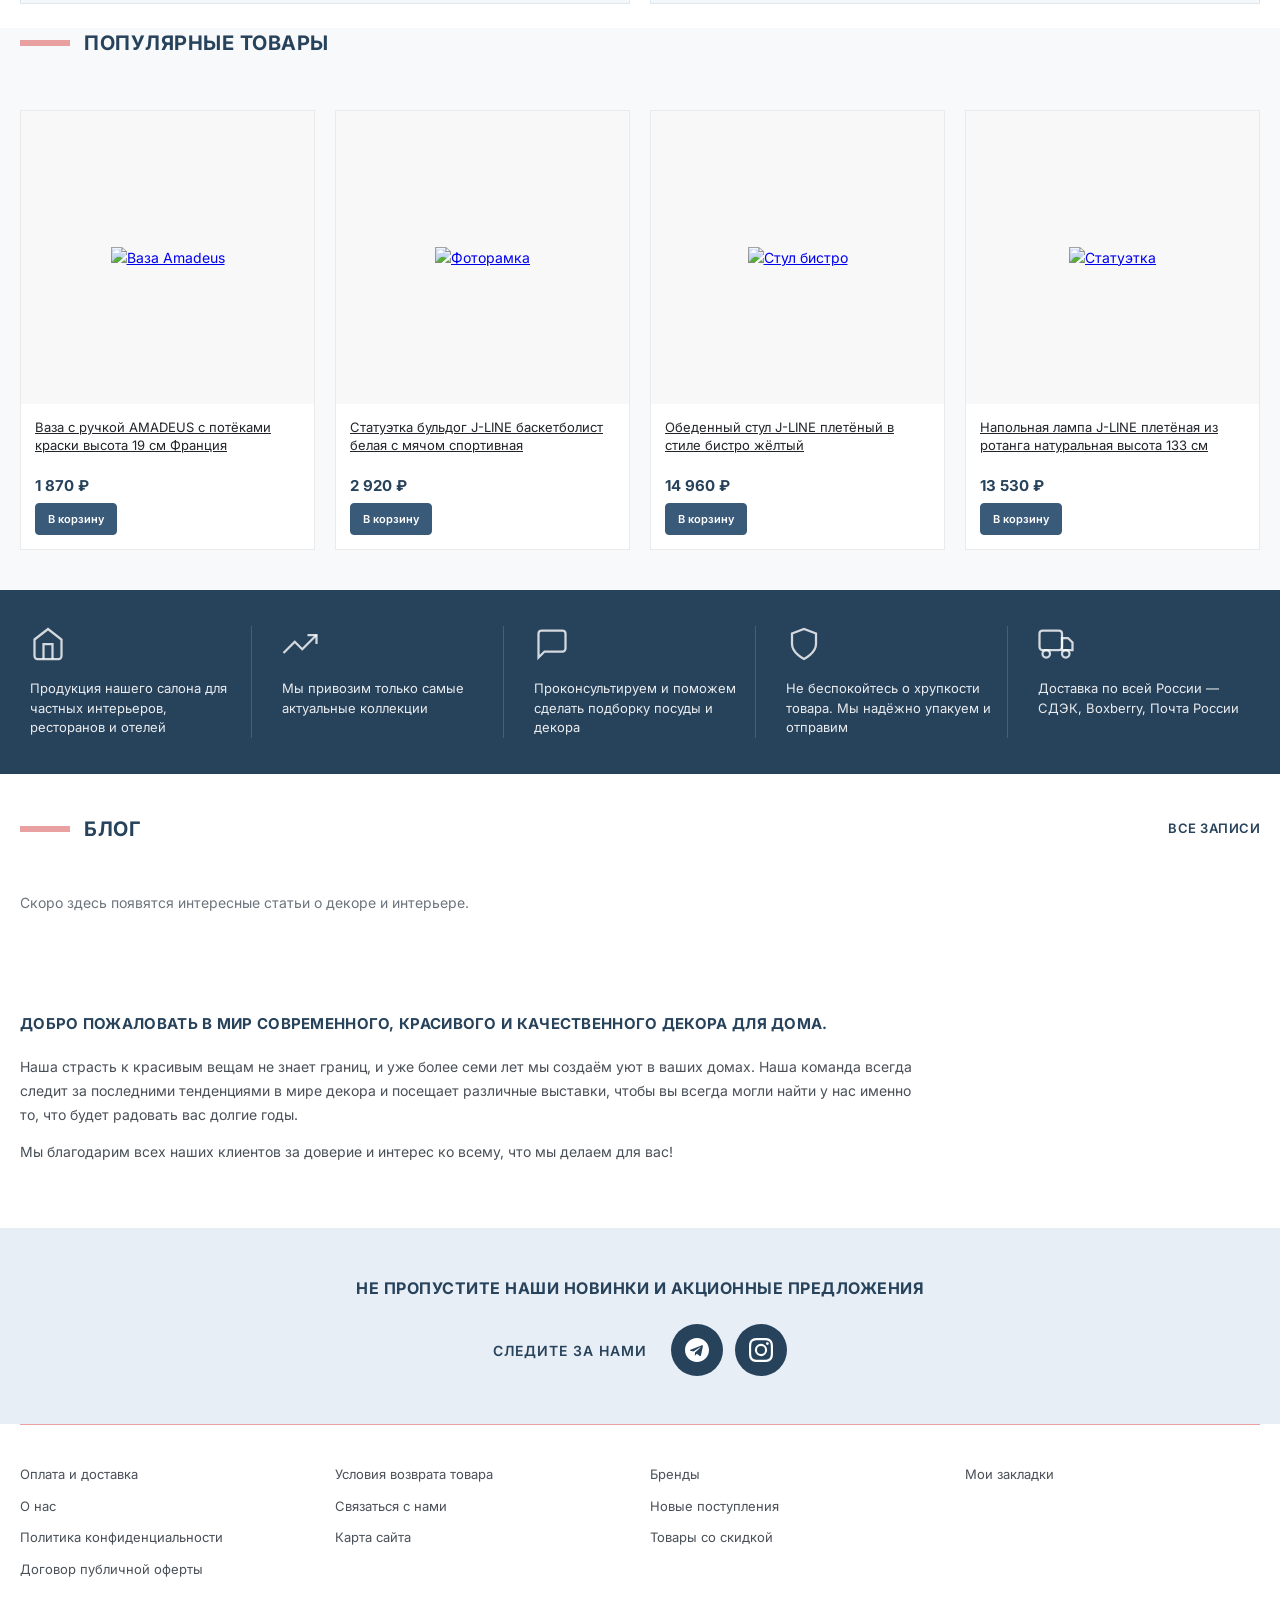
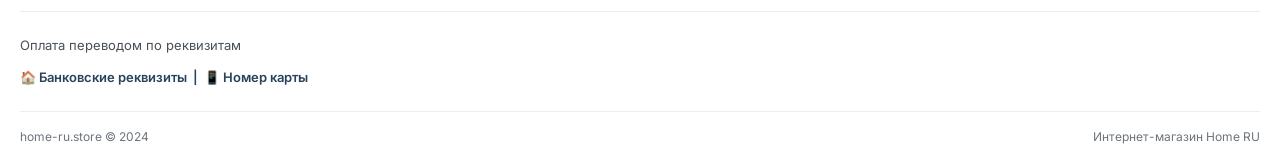
==== commit 9c568fd1: "fix: final localization - fixed encoding, updated CSS, fixed typos, and RU logic" ====
--- a/index.html
+++ b/index.html
@@ -320,7 +320,7 @@
       </a>
       <a href="category.html?cat=jewelry" class="banner-item banner-jewelry">
         <div class="banner-content">
-          <h3>КРАСИВОЕ РУДОВНОЕ ХРАНЕНИЕ УКРАШЕНИЙ</h3>
+          <h3>КРАСИВОЕ И УДОБНОЕ ХРАНЕНИЕ УКРАШЕНИЙ</h3>
           <span class="banner-link">Смотреть коллекцию →</span>
         </div>
         <div class="banner-img-wrap">
--- a/style.css
+++ b/style.css
@@ -663,7 +663,12 @@
   font-size: 13px;
   color: var(--text-dark);
   line-height: 1.4;
-  flex: 1;
+  height: 3.6em; /* Support for 2-3 lines */
+  overflow: hidden;
+  display: -webkit-box;
+  -webkit-line-clamp: 2.5; /* Show approx 2.5 lines */
+  -webkit-box-orient: vertical;
+  flex: none;
 }
 
 .product-footer {
@@ -677,24 +682,28 @@
   font-size: 15px;
   font-weight: 700;
   color: var(--navy);
+  white-space: nowrap; /* Prevent ₽ from wrapping */
 }
 
 .add-to-cart-btn {
-  background: none;
-  border: none;
-  color: var(--navy);
-  font-size: 12px;
+  background: var(--navy-light);
+  border: 1px solid var(--navy-light);
+  color: white;
+  font-size: 11px;
   font-weight: 600;
   cursor: pointer;
   font-family: inherit;
-  padding: 6px 10px;
-  transition: background 0.2s, color 0.2s;
+  padding: 8px 12px;
+  border-radius: 4px;
+  transition: all 0.2s;
   white-space: nowrap;
 }
 
 .add-to-cart-btn:hover {
   background: var(--navy);
+  border-color: var(--navy);
   color: white;
+  transform: translateY(-1px);
 }
 
 /* Products arrows */
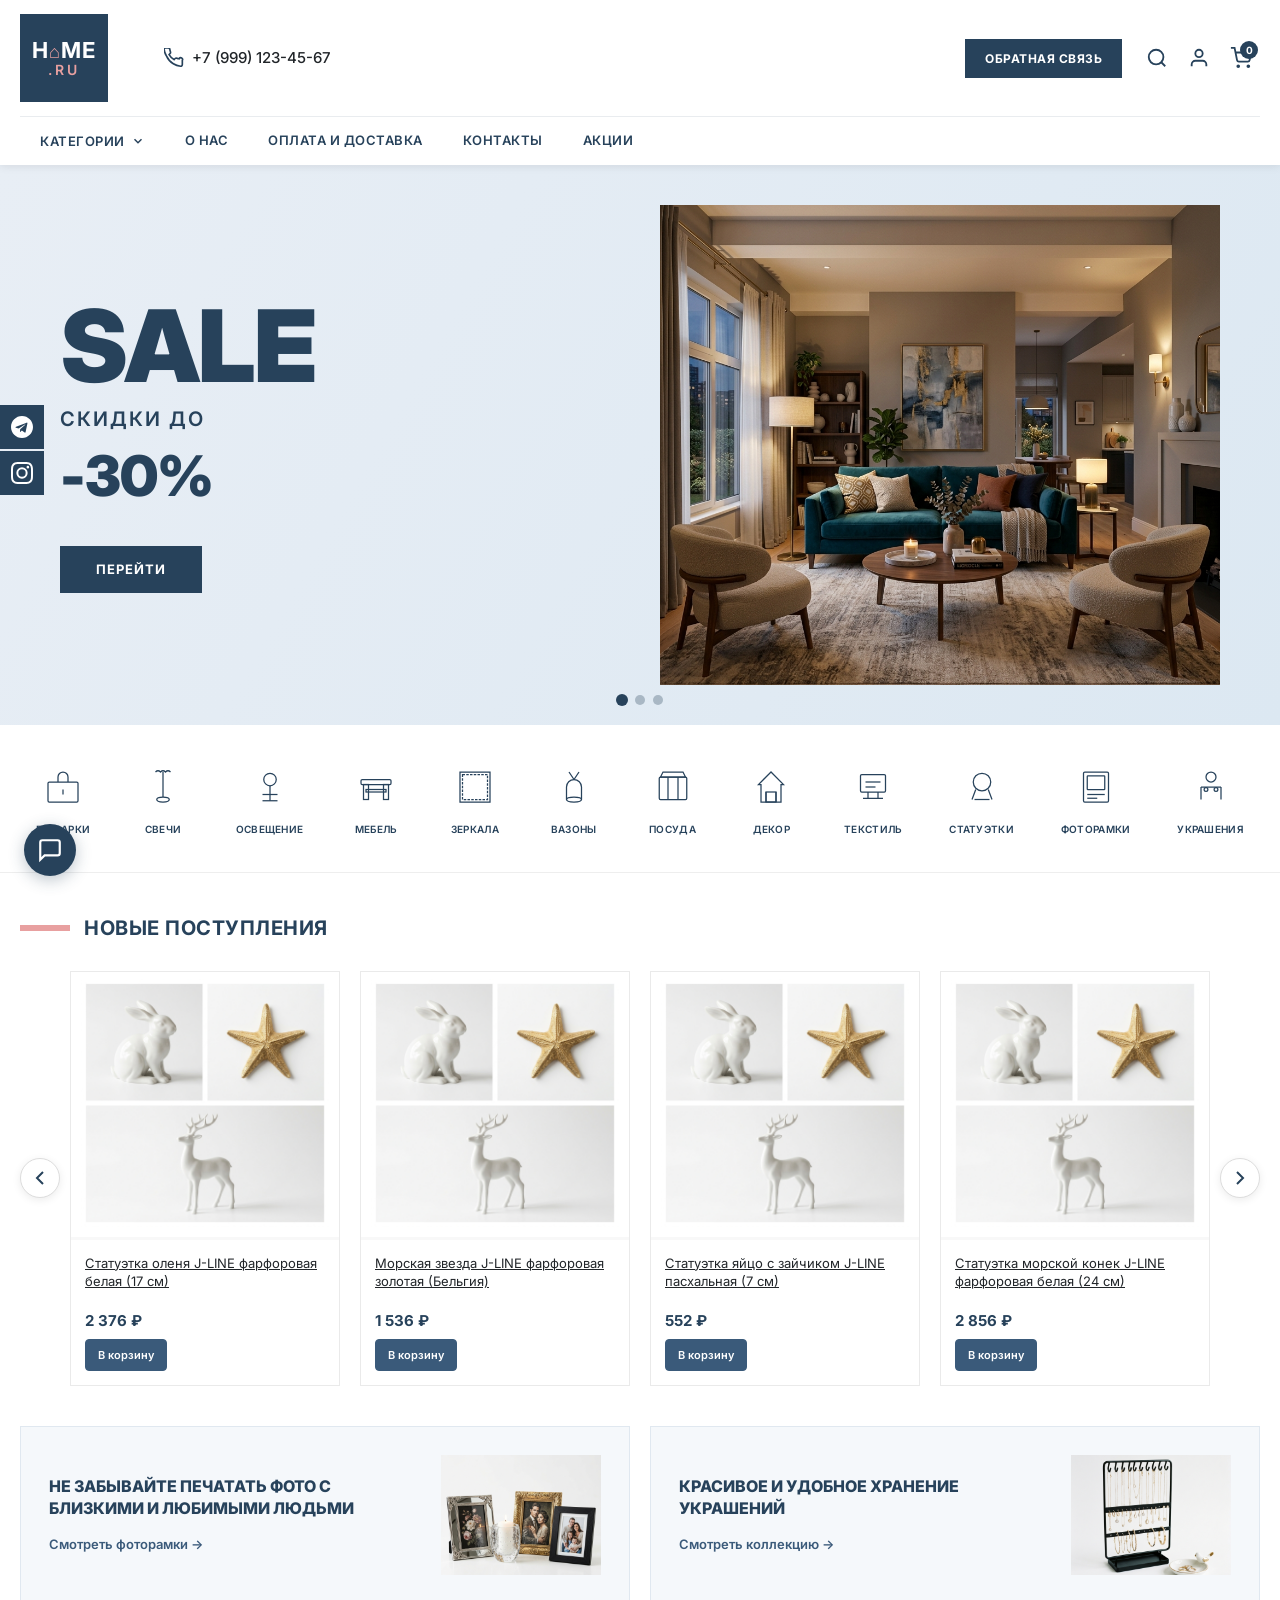
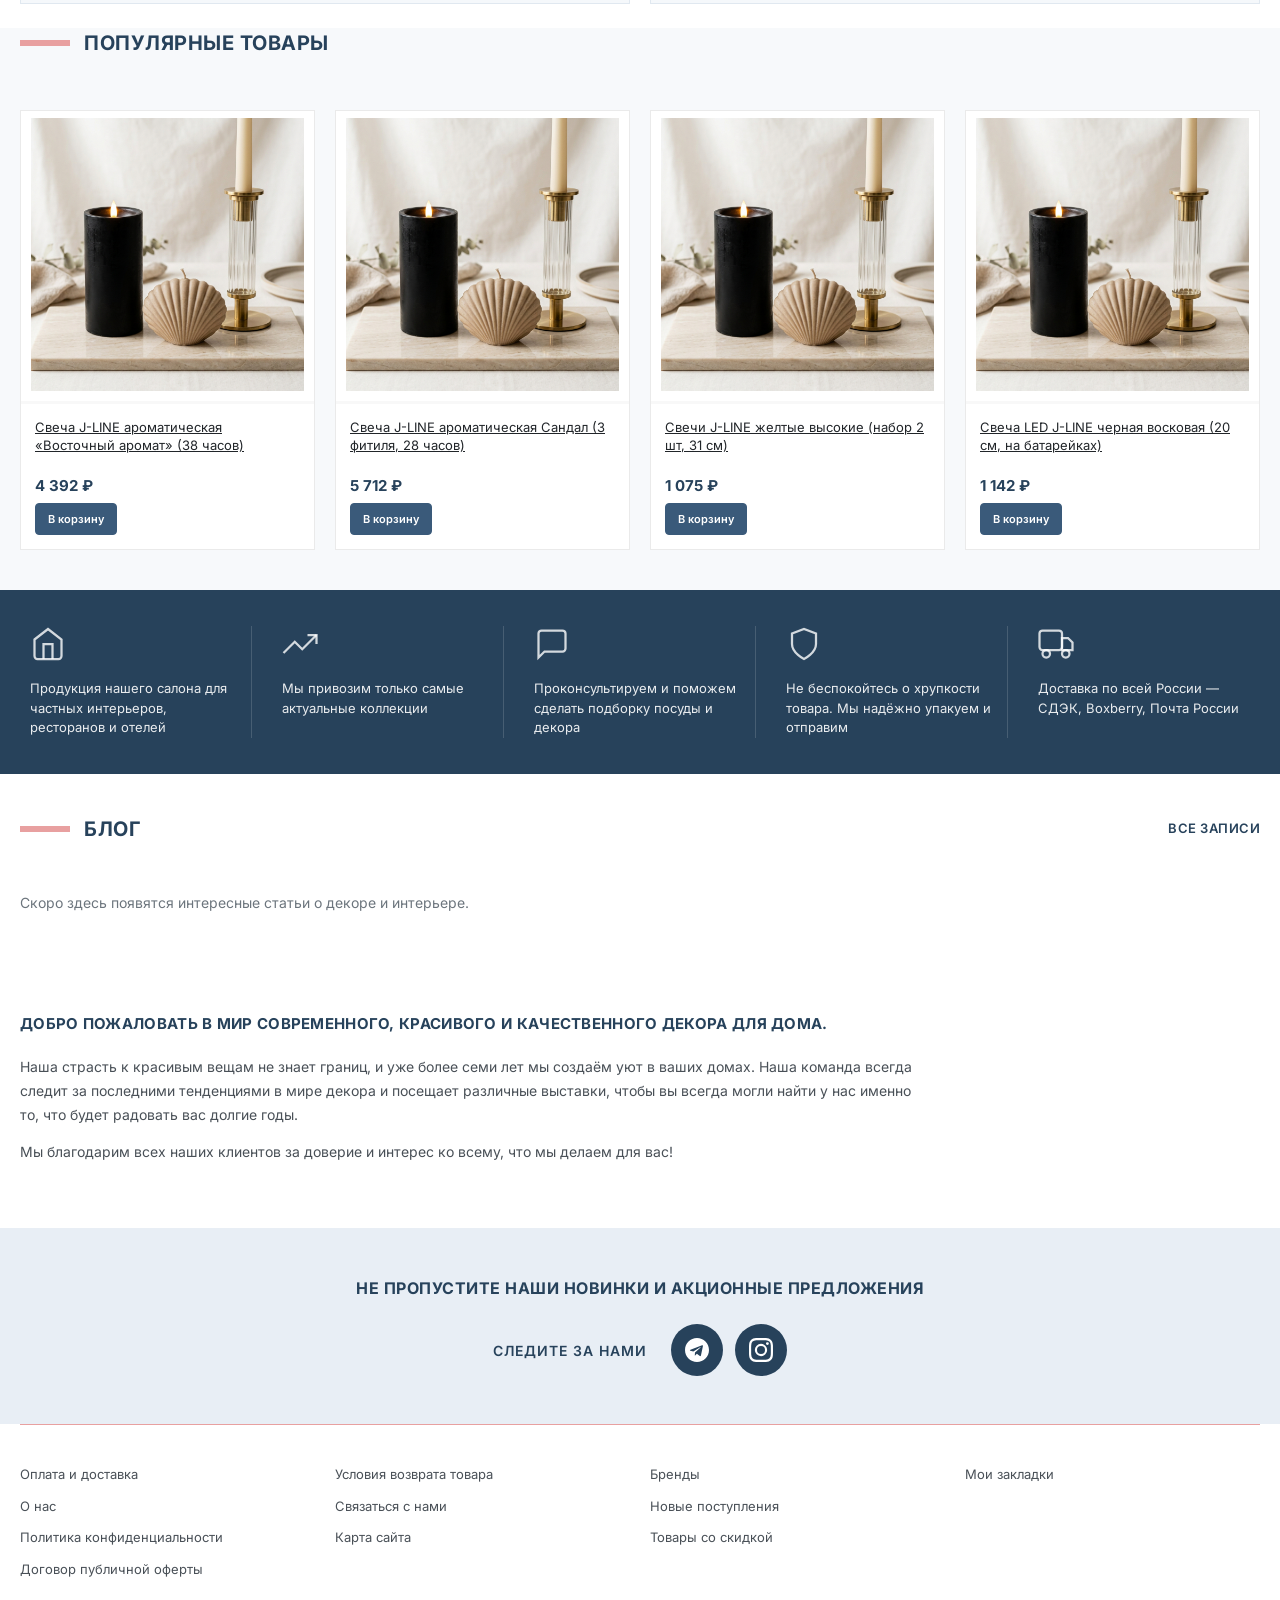
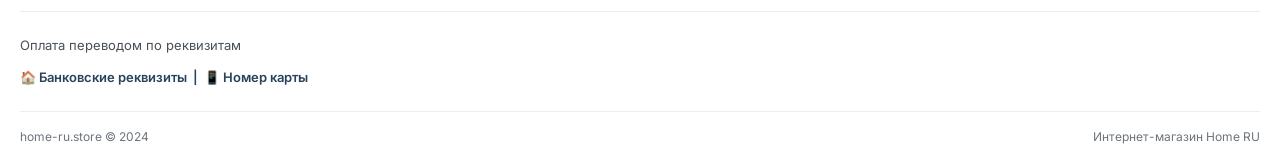
==== commit ec096f80: "Full catalog restoration and Russian localization" ====
--- a/index.html
+++ b/index.html
@@ -29,7 +29,7 @@
             <a href="sale.html" class="slide-btn">ПЕРЕЙТИ</a>
           </div>
           <div class="slide-image">
-            <img src="https://images.unsplash.com/photo-1555041469-a586c61ea9bc?w=700&q=80" alt="Мебель со скидкой" loading="eager"/>
+            <img src="img/hero1.png" alt="Мебель со скидкой" loading="eager"/>
           </div>
         </div>
       </div>
@@ -43,7 +43,7 @@
             <a href="category.html?cat=decor" class="slide-btn">СМОТРЕТЬ</a>
           </div>
           <div class="slide-image">
-            <img src="https://images.unsplash.com/photo-1586023492125-27b2c045efd7?w=700&q=80" alt="Декор дома" loading="lazy"/>
+            <img src="img/hero2.png" alt="Декор дома" loading="lazy"/>
           </div>
         </div>
       </div>
@@ -57,7 +57,7 @@
             <a href="category.html?cat=dishes" class="slide-btn">КАТАЛОГ</a>
           </div>
           <div class="slide-image">
-            <img src="https://images.unsplash.com/photo-1556909114-f6e7ad7d3136?w=700&q=80" alt="Посуда" loading="lazy"/>
+            <img src="img/hero3.png" alt="Посуда" loading="lazy"/>
           </div>
         </div>
       </div>
@@ -200,102 +200,7 @@
       </button>
       <div class="products-track-wrapper">
         <div class="products-track" id="products-track">
-          <div class="product-card">
-            <div class="product-img-wrap">
-              <a href="product.html?id=pitcher-glass"><img src="https://images.unsplash.com/photo-1567016432779-094069958ea5?w=400&q=80" alt="Кувшин стеклянный" loading="lazy"/></a>
-            </div>
-            <div class="product-info">
-              <a href="product.html?id=pitcher-glass" class="product-name">Кувшин стеклянный прозрачный из боросиликата, который не бьётся</a>
-              <div class="product-footer">
-                <span class="product-price">2 100 ₽</span>
-                <button class="add-to-cart-btn">В корзину</button>
-              </div>
-            </div>
-          </div>
-          <div class="product-card">
-            <div class="product-img-wrap">
-              <a href="product.html?id=lamp-floor"><img src="https://images.unsplash.com/photo-1507003211169-0a1dd7228f2d?w=400&q=80" alt="Напольная лампа" loading="lazy"/></a>
-            </div>
-            <div class="product-info">
-              <a href="product.html?id=lamp-floor" class="product-name">Напольная лампа J-LINE плетёная из ротанга натуральная высота 133 см</a>
-              <div class="product-footer">
-                <span class="product-price">13 530 ₽</span>
-                <button class="add-to-cart-btn">В корзину</button>
-              </div>
-            </div>
-          </div>
-          <div class="product-card">
-            <div class="product-img-wrap">
-              <a href="product.html?id=chair-yellow"><img src="https://images.unsplash.com/photo-1555041469-a586c61ea9bc?w=400&q=80" alt="Стул жёлтый" loading="lazy"/></a>
-            </div>
-            <div class="product-info">
-              <a href="product.html?id=chair-yellow" class="product-name">Обеденный стул J-LINE плетёный в стиле бистро с открытой спинкой жёлтый</a>
-              <div class="product-footer">
-                <span class="product-price">14 960 ₽</span>
-                <button class="add-to-cart-btn">В корзину</button>
-              </div>
-            </div>
-          </div>
-          <div class="product-card">
-            <div class="product-img-wrap">
-              <a href="product.html?id=chair-pink"><img src="https://images.unsplash.com/photo-1586023492125-27b2c045efd7?w=400&q=80" alt="Стул розовый" loading="lazy"/></a>
-            </div>
-            <div class="product-info">
-              <a href="product.html?id=chair-pink" class="product-name">Обеденный стул J-LINE плетёный в стиле бистро с открытой розовой спинкой</a>
-              <div class="product-footer">
-                <span class="product-price">14 960 ₽</span>
-                <button class="add-to-cart-btn">В корзину</button>
-              </div>
-            </div>
-          </div>
-          <div class="product-card">
-            <div class="product-img-wrap">
-              <a href="product.html?id=figurine-bulldog"><img src="https://images.unsplash.com/photo-1578500494198-246f612d3b3d?w=400&q=80" alt="Статуэтка бульдог" loading="lazy"/></a>
-            </div>
-            <div class="product-info">
-              <a href="product.html?id=figurine-bulldog" class="product-name">Статуэтка бульдог J-LINE баскетболист белая с мячом спортивная высота 25 см</a>
-              <div class="product-footer">
-                <span class="product-price">2 920 ₽</span>
-                <button class="add-to-cart-btn">В корзину</button>
-              </div>
-            </div>
-          </div>
-          <div class="product-card">
-            <div class="product-img-wrap">
-              <a href="product.html?id=vase-amadeus"><img src="https://images.unsplash.com/photo-1556909114-f6e7ad7d3136?w=400&q=80" alt="Ваза Amadeus" loading="lazy"/></a>
-            </div>
-            <div class="product-info">
-              <a href="product.html?id=vase-amadeus" class="product-name">Ваза с ручкой AMADEUS с потёками краски высота 19 см Франция</a>
-              <div class="product-footer">
-                <span class="product-price">1 870 ₽</span>
-                <button class="add-to-cart-btn">В корзину</button>
-              </div>
-            </div>
-          </div>
-          <div class="product-card">
-            <div class="product-img-wrap">
-              <a href="#"><img src="https://images.unsplash.com/photo-1581783342308-f792dbdd27c5?w=400&q=80" alt="Ваза декоративная" loading="lazy"/></a>
-            </div>
-            <div class="product-info">
-              <a href="#" class="product-name">Ваза декоративная керамическая ручная работа высота 30 см</a>
-              <div class="product-footer">
-                <span class="product-price">3 240 ₽</span>
-                <button class="add-to-cart-btn">В корзину</button>
-              </div>
-            </div>
-          </div>
-          <div class="product-card">
-            <div class="product-img-wrap">
-              <a href="#"><img src="https://images.unsplash.com/photo-1594938298603-c8148c4b3b8c?w=400&q=80" alt="Фоторамка" loading="lazy"/></a>
-            </div>
-            <div class="product-info">
-              <a href="#" class="product-name">Фоторамка J-LINE металлическая серебристого цвета 13x18 см Бельгия</a>
-              <div class="product-footer">
-                <span class="product-price">680 ₽</span>
-                <button class="add-to-cart-btn">В корзину</button>
-              </div>
-            </div>
-          </div>
+          <!-- JS dynamic content -->
         </div>
       </div>
       <button class="products-arrow arrow-next" id="next-btn" onclick="slideProducts(1)">
@@ -315,7 +220,7 @@
           <span class="banner-link">Смотреть фоторамки →</span>
         </div>
         <div class="banner-img-wrap">
-          <img src="https://images.unsplash.com/photo-1452587925148-ce544e77e70d?w=400&q=80" alt="Фоторамки" loading="lazy"/>
+          <img src="img/gifts.png" alt="Фоторамки" loading="lazy"/>
         </div>
       </a>
       <a href="category.html?cat=jewelry" class="banner-item banner-jewelry">
@@ -324,7 +229,7 @@
           <span class="banner-link">Смотреть коллекцию →</span>
         </div>
         <div class="banner-img-wrap">
-          <img src="https://images.unsplash.com/photo-1515562141207-7a88fb7ce338?w=400&q=80" alt="Хранение украшений" loading="lazy"/>
+          <img src="img/jewelry.png" alt="Хранение украшений" loading="lazy"/>
         </div>
       </a>
     </div>
@@ -340,55 +245,8 @@
         <h2 class="section-title">ПОПУЛЯРНЫЕ ТОВАРЫ</h2>
       </div>
     </div>
-    <div class="products-grid-4">
-      <div class="product-card">
-        <div class="product-img-wrap">
-          <a href="product.html?id=vase-amadeus"><img src="https://images.unsplash.com/photo-1581783342308-f792dbdd27c5?w=400&q=80" alt="Ваза Amadeus" loading="lazy"/></a>
-        </div>
-        <div class="product-info">
-          <a href="product.html?id=vase-amadeus" class="product-name">Ваза с ручкой AMADEUS с потёками краски высота 19 см Франция</a>
-          <div class="product-footer">
-            <span class="product-price">1 870 ₽</span>
-            <button class="add-to-cart-btn">В корзину</button>
-          </div>
-        </div>
-      </div>
-      <div class="product-card">
-        <div class="product-img-wrap">
-          <a href="product.html?id=figurine-bulldog"><img src="https://images.unsplash.com/photo-1605460375648-278bcbd579a6?w=400&q=80" alt="Фоторамка" loading="lazy"/></a>
-        </div>
-        <div class="product-info">
-          <a href="product.html?id=figurine-bulldog" class="product-name">Статуэтка бульдог J-LINE баскетболист белая с мячом спортивная</a>
-          <div class="product-footer">
-            <span class="product-price">2 920 ₽</span>
-            <button class="add-to-cart-btn">В корзину</button>
-          </div>
-        </div>
-      </div>
-      <div class="product-card">
-        <div class="product-img-wrap">
-          <a href="product.html?id=chair-yellow"><img src="https://images.unsplash.com/photo-1565193566173-7a0ee3dbe261?w=400&q=80" alt="Стул бистро" loading="lazy"/></a>
-        </div>
-        <div class="product-info">
-          <a href="product.html?id=chair-yellow" class="product-name">Обеденный стул J-LINE плетёный в стиле бистро жёлтый</a>
-          <div class="product-footer">
-            <span class="product-price">14 960 ₽</span>
-            <button class="add-to-cart-btn">В корзину</button>
-          </div>
-        </div>
-      </div>
-      <div class="product-card">
-        <div class="product-img-wrap">
-          <a href="product.html?id=lamp-floor"><img src="https://images.unsplash.com/photo-1636622433525-127afdf3662d?w=400&q=80" alt="Статуэтка" loading="lazy"/></a>
-        </div>
-        <div class="product-info">
-          <a href="product.html?id=lamp-floor" class="product-name">Напольная лампа J-LINE плетёная из ротанга натуральная высота 133 см</a>
-          <div class="product-footer">
-            <span class="product-price">13 530 ₽</span>
-            <button class="add-to-cart-btn">В корзину</button>
-          </div>
-        </div>
-      </div>
+    <div class="products-grid-4" id="popular-products-grid">
+      <!-- JS dynamic content -->
     </div>
   </div>
 </section>
@@ -469,6 +327,7 @@
 
 <div id="site-footer-placeholder"></div>
 
+<script src="product.js"></script>
 <script src="components.js"></script>
 <script src="script.js"></script>
 <script>
--- a/style.css
+++ b/style.css
@@ -645,7 +645,9 @@
 .product-img-wrap img {
   width: 100%;
   height: 100%;
-  object-fit: cover;
+  object-fit: contain;
+  padding: 10px;
+  background: white;
   transition: transform 0.4s ease;
 }
 
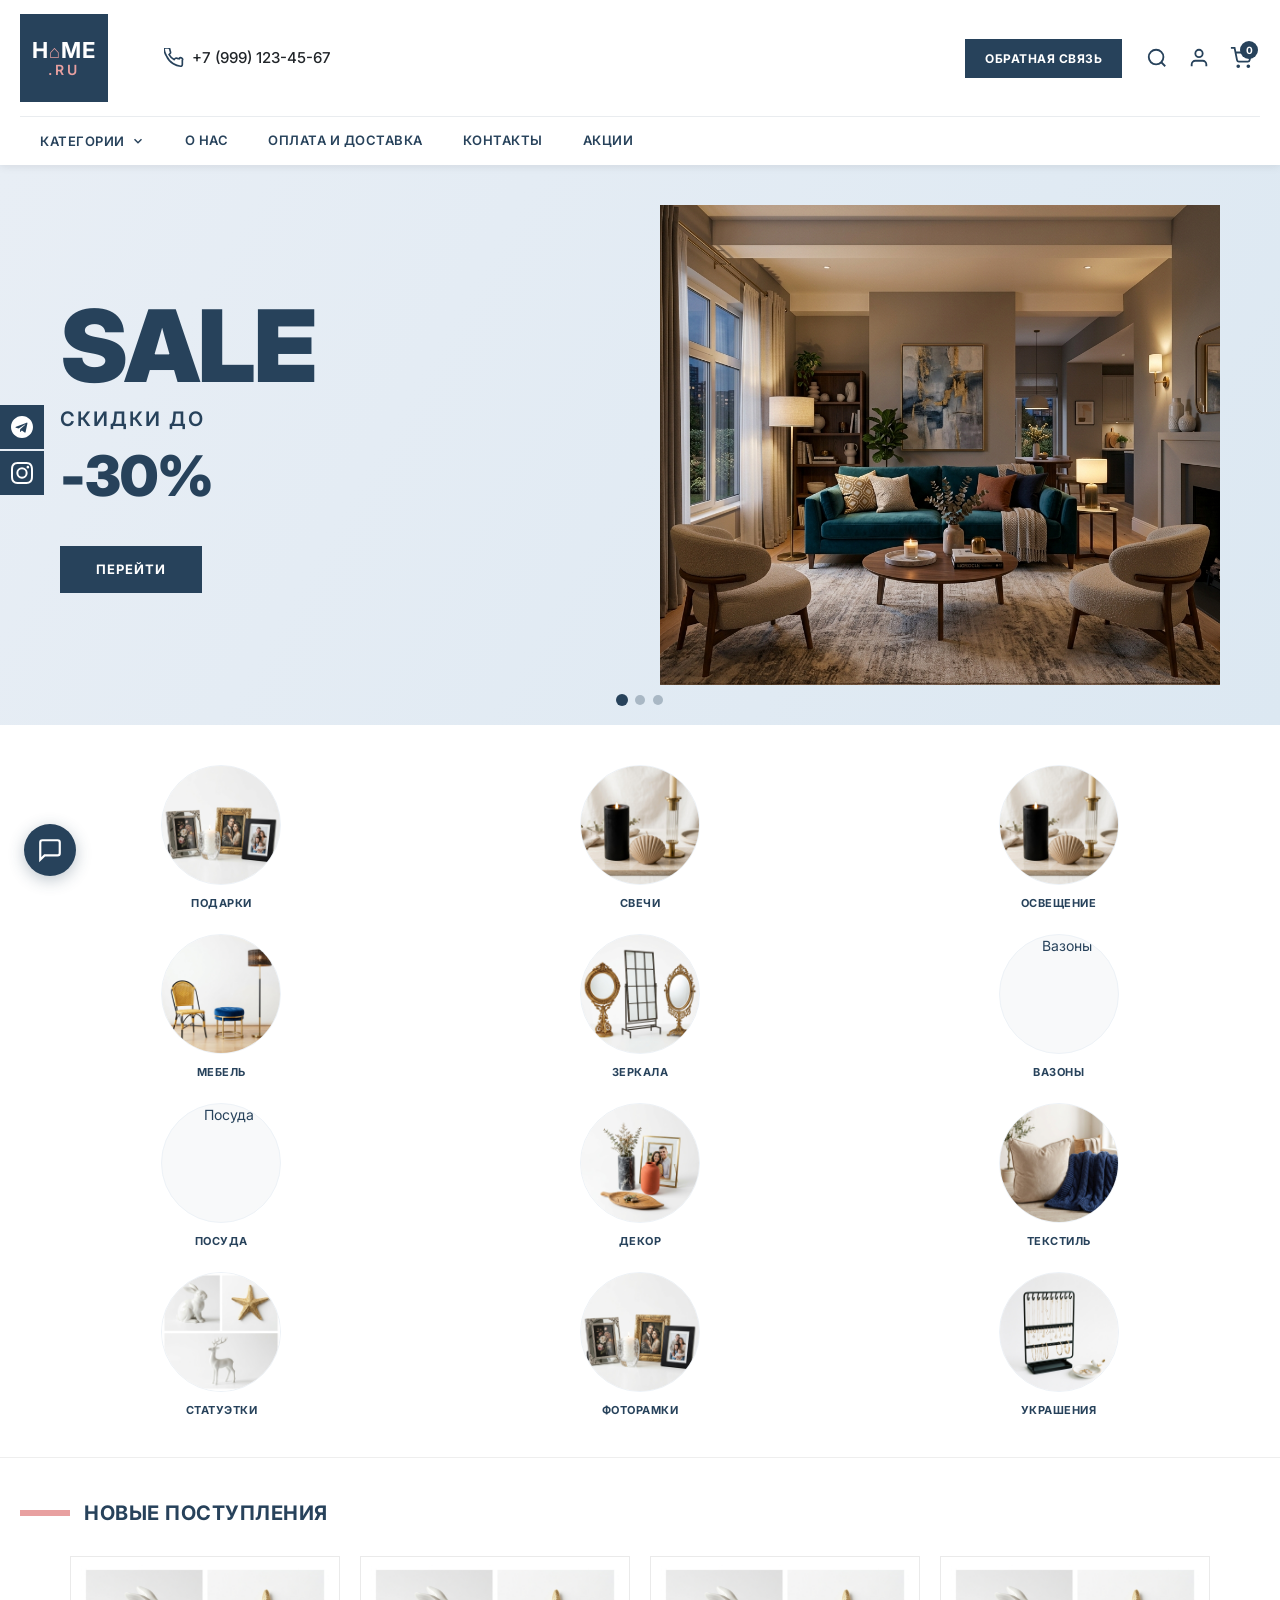
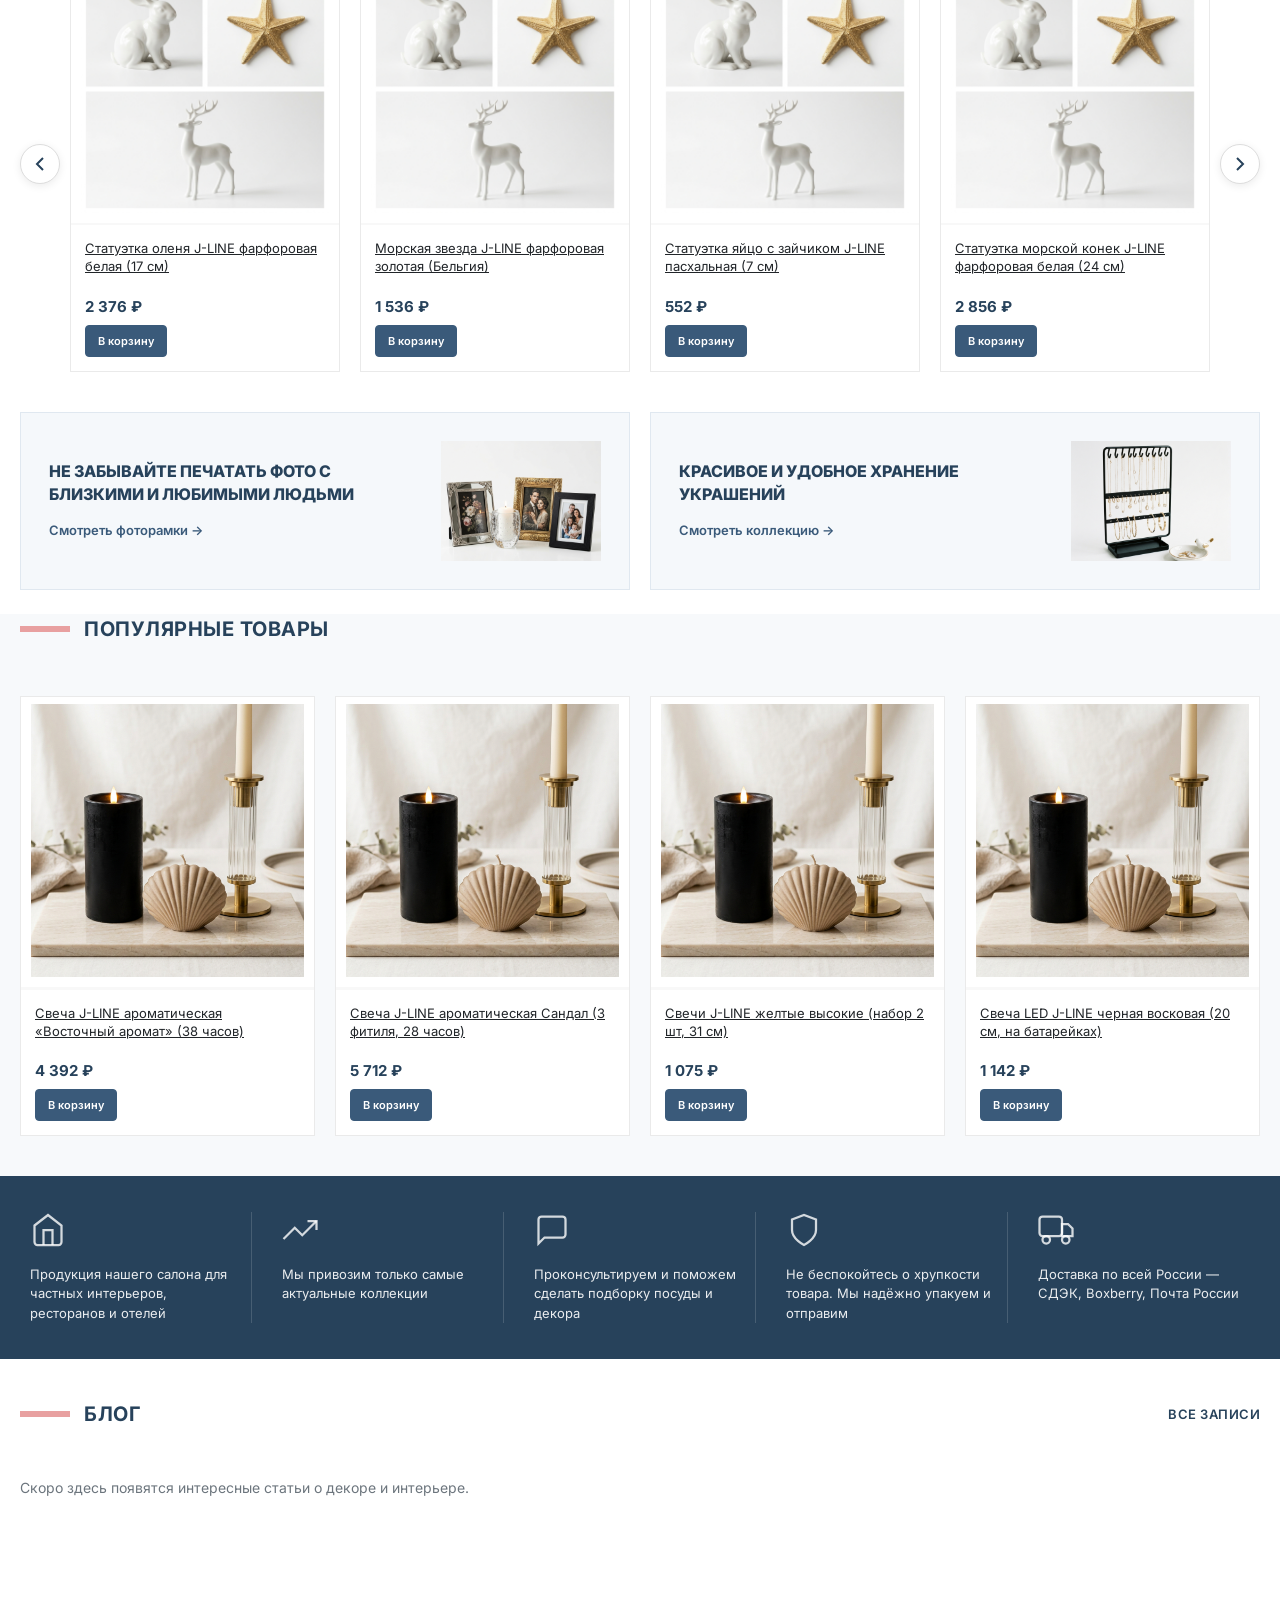
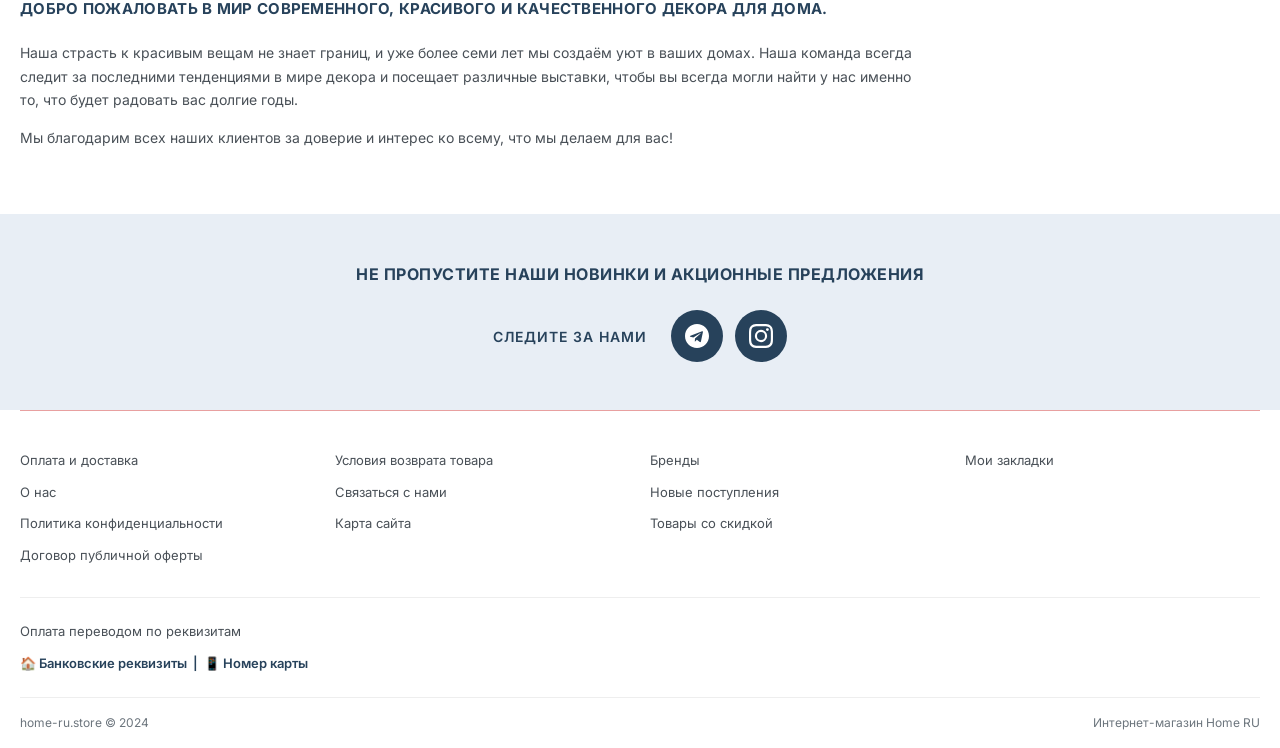
==== commit 33dd4f4f: "Redesigned category grid: 3-column layout with thematic images" ====
--- a/index.html
+++ b/index.html
@@ -76,108 +76,73 @@
     <div class="icons-row">
       <a href="category.html?cat=gifts" class="icon-item">
         <div class="icon-img">
-          <svg xmlns="http://www.w3.org/2000/svg" width="40" height="40" viewBox="0 0 64 64" fill="none" stroke="#27425b" stroke-width="2">
-            <rect x="8" y="24" width="48" height="32" rx="2"/><path d="M24 24V16a8 8 0 0116 0v8"/><line x1="32" y1="36" x2="32" y2="44"/>
-          </svg>
+          <img src="img/gifts.png" alt="Подарки" loading="lazy">
         </div>
         <span>ПОДАРКИ</span>
       </a>
       <a href="category.html?cat=candles" class="icon-item">
         <div class="icon-img">
-          <svg xmlns="http://www.w3.org/2000/svg" width="40" height="40" viewBox="0 0 64 64" fill="none" stroke="#27425b" stroke-width="2">
-            <path d="M20 8 Q24 4 28 8 Q32 4 36 8 Q40 4 44 8"/><line x1="32" y1="8" x2="32" y2="48"/><ellipse cx="32" cy="52" rx="10" ry="4"/>
-          </svg>
+          <img src="img/candles.png" alt="Свечи" loading="lazy">
         </div>
         <span>СВЕЧИ</span>
       </a>
       <a href="category.html?cat=lighting" class="icon-item">
         <div class="icon-img">
-          <svg xmlns="http://www.w3.org/2000/svg" width="40" height="40" viewBox="0 0 64 64" fill="none" stroke="#27425b" stroke-width="2">
-            <circle cx="32" cy="20" r="10"/><line x1="32" y1="30" x2="32" y2="54"/><line x1="20" y1="54" x2="44" y2="54"/>
-            <line x1="20" y1="44" x2="44" y2="44"/>
-          </svg>
+          <img src="img/candles.png" alt="Освещение" loading="lazy">
         </div>
         <span>ОСВЕЩЕНИЕ</span>
       </a>
       <a href="category.html?cat=furniture" class="icon-item">
         <div class="icon-img">
-          <svg xmlns="http://www.w3.org/2000/svg" width="40" height="40" viewBox="0 0 64 64" fill="none" stroke="#27425b" stroke-width="2">
-            <rect x="8" y="20" width="48" height="8" rx="2"/><rect x="12" y="28" width="8" height="24"/><rect x="44" y="28" width="8" height="24"/>
-            <rect x="16" y="36" width="32" height="4"/>
-          </svg>
+          <img src="img/furniture.png" alt="Мебель" loading="lazy">
         </div>
         <span>МЕБЕЛЬ</span>
       </a>
       <a href="category.html?cat=mirrors" class="icon-item">
         <div class="icon-img">
-          <svg xmlns="http://www.w3.org/2000/svg" width="40" height="40" viewBox="0 0 64 64" fill="none" stroke="#27425b" stroke-width="2">
-            <path d="M8 8h48v48H8z"/><path d="M12 12h40v40H12z" stroke-dasharray="4 2"/>
-          </svg>
+          <img src="img/mirrors.png" alt="Зеркала" loading="lazy">
         </div>
         <span>ЗЕРКАЛА</span>
       </a>
       <a href="category.html?cat=vases" class="icon-item">
         <div class="icon-img">
-          <svg xmlns="http://www.w3.org/2000/svg" width="40" height="40" viewBox="0 0 64 64" fill="none" stroke="#27425b" stroke-width="2">
-            <path d="M20 52V32a12 12 0 0124 0v20"/><ellipse cx="32" cy="52" rx="12" ry="4"/>
-            <path d="M32 20 Q36 14 40 8M32 20 Q28 14 24 8"/>
-          </svg>
+          <img src="img/vases.png" alt="Вазоны" loading="lazy">
         </div>
         <span>ВАЗОНЫ</span>
       </a>
       <a href="category.html?cat=dishes" class="icon-item">
         <div class="icon-img">
-          <svg xmlns="http://www.w3.org/2000/svg" width="40" height="40" viewBox="0 0 64 64" fill="none" stroke="#27425b" stroke-width="2">
-            <path d="M16 8h32l4 8H12l4-8z"/><rect x="10" y="16" width="44" height="36" rx="2"/>
-            <line x1="24" y1="16" x2="24" y2="52"/><line x1="40" y1="16" x2="40" y2="52"/>
-          </svg>
+          <img src="img/dishes.png" alt="Посуда" loading="lazy">
         </div>
         <span>ПОСУДА</span>
       </a>
       <a href="category.html?cat=decor" class="icon-item">
         <div class="icon-img">
-          <svg xmlns="http://www.w3.org/2000/svg" width="40" height="40" viewBox="0 0 64 64" fill="none" stroke="#27425b" stroke-width="2">
-            <polygon points="32,8 12,28 16,28 16,56 48,56 48,28 52,28"/><line x1="24" y1="56" x2="24" y2="40"/><line x1="40" y1="56" x2="40" y2="40"/>
-            <rect x="24" y="40" width="16" height="16"/>
-          </svg>
+          <img src="img/decor.png" alt="Декор" loading="lazy">
         </div>
         <span>ДЕКОР</span>
       </a>
       <a href="category.html?cat=textile" class="icon-item">
         <div class="icon-img">
-          <svg xmlns="http://www.w3.org/2000/svg" width="40" height="40" viewBox="0 0 64 64" fill="none" stroke="#27425b" stroke-width="2">
-            <rect x="12" y="12" width="40" height="28" rx="2"/>
-            <path d="M24 40v10M40 40v10M16 50h32"/>
-            <line x1="20" y1="24" x2="44" y2="24"/><line x1="20" y1="32" x2="36" y2="32"/>
-          </svg>
+          <img src="img/textile.png" alt="Текстиль" loading="lazy">
         </div>
         <span>ТЕКСТИЛЬ</span>
       </a>
       <a href="category.html?cat=figurines" class="icon-item">
         <div class="icon-img">
-          <svg xmlns="http://www.w3.org/2000/svg" width="40" height="40" viewBox="0 0 64 64" fill="none" stroke="#27425b" stroke-width="2">
-            <circle cx="32" cy="24" r="14"/><path d="M22 36l-6 16M42 36l6 16"/><line x1="20" y1="52" x2="44" y2="52"/>
-          </svg>
+          <img src="img/figurines.png" alt="Статуэтки" loading="lazy">
         </div>
         <span>СТАТУЭТКИ</span>
       </a>
       <a href="category.html?cat=frames" class="icon-item">
         <div class="icon-img">
-          <svg xmlns="http://www.w3.org/2000/svg" width="40" height="40" viewBox="0 0 64 64" fill="none" stroke="#27425b" stroke-width="2">
-            <rect x="12" y="8" width="40" height="48" rx="2"/>
-            <rect x="18" y="14" width="28" height="22" rx="1"/>
-            <line x1="18" y1="44" x2="46" y2="44"/><line x1="18" y1="50" x2="34" y2="50"/>
-          </svg>
+          <img src="img/gifts.png" alt="Фоторамки" loading="lazy">
         </div>
         <span>ФОТОРАМКИ</span>
       </a>
       <a href="category.html?cat=jewelry" class="icon-item">
         <div class="icon-img">
-          <svg xmlns="http://www.w3.org/2000/svg" width="40" height="40" viewBox="0 0 64 64" fill="none" stroke="#27425b" stroke-width="2">
-            <circle cx="32" cy="16" r="8"/>
-            <path d="M16 32h32M16 32v20M48 32v20"/>
-            <circle cx="24" cy="36" r="3"/><circle cx="40" cy="36" r="3"/>
-          </svg>
+          <img src="img/jewelry.png" alt="Украшения" loading="lazy">
         </div>
         <span>УКРАШЕНИЯ</span>
       </a>
--- a/style.css
+++ b/style.css
@@ -482,17 +482,16 @@
    ============================================= */
 .categories-icons {
   background: white;
-  padding: 24px 0;
+  padding: 40px 0;
   margin-bottom: 0;
   border-bottom: 1px solid #eee;
 }
 
 .icons-row {
-  display: flex;
-  gap: 0;
-  overflow-x: auto;
-  scrollbar-width: none;
-  justify-content: space-between;
+  display: grid;
+  grid-template-columns: repeat(3, 1fr);
+  gap: 24px 16px;
+  justify-items: center;
 }
 
 .icons-row::-webkit-scrollbar { display: none; }
@@ -501,36 +500,57 @@
   display: flex;
   flex-direction: column;
   align-items: center;
-  gap: 10px;
+  gap: 12px;
   text-decoration: none;
   color: var(--navy);
-  padding: 12px 16px;
   transition: transform 0.2s, color 0.2s;
-  min-width: 80px;
+  width: 100%;
+  max-width: 120px;
   text-align: center;
 }
 
 .icon-item:hover {
-  transform: translateY(-4px);
+  transform: translateY(-5px);
   color: var(--navy-light);
 }
 
+.icon-item:hover .icon-img::after {
+  opacity: 1;
+}
+
 .icon-img {
-  width: 52px;
-  height: 52px;
+  width: 100%;
+  aspect-ratio: 1;
   display: flex;
   align-items: center;
   justify-content: center;
+  overflow: hidden;
+  border-radius: 50%;
+  background: #f8f9fa;
+  border: 1px solid #edf2f7;
+  position: relative;
+  transition: box-shadow 0.2s;
+}
+
+.icon-item:hover .icon-img {
+  box-shadow: 0 4px 15px rgba(39,66,91,0.15);
+}
+
+.icon-img img {
+  width: 100%;
+  height: 100%;
+  object-fit: cover;
 }
 
 .icon-item span {
-  font-size: 10px;
-  font-weight: 600;
-  letter-spacing: 0.3px;
+  font-size: 11px;
+  font-weight: 700;
+  letter-spacing: 0.5px;
   text-align: center;
-  line-height: 1.3;
-  max-width: 80px;
-}
+  line-height: 1.2;
+  text-transform: uppercase;
+}
+
 
 /* =============================================
    PRODUCTS SECTION
@@ -669,6 +689,7 @@
   overflow: hidden;
   display: -webkit-box;
   -webkit-line-clamp: 2.5; /* Show approx 2.5 lines */
+  line-clamp: 2.5;
   -webkit-box-orient: vertical;
   flex: none;
 }
